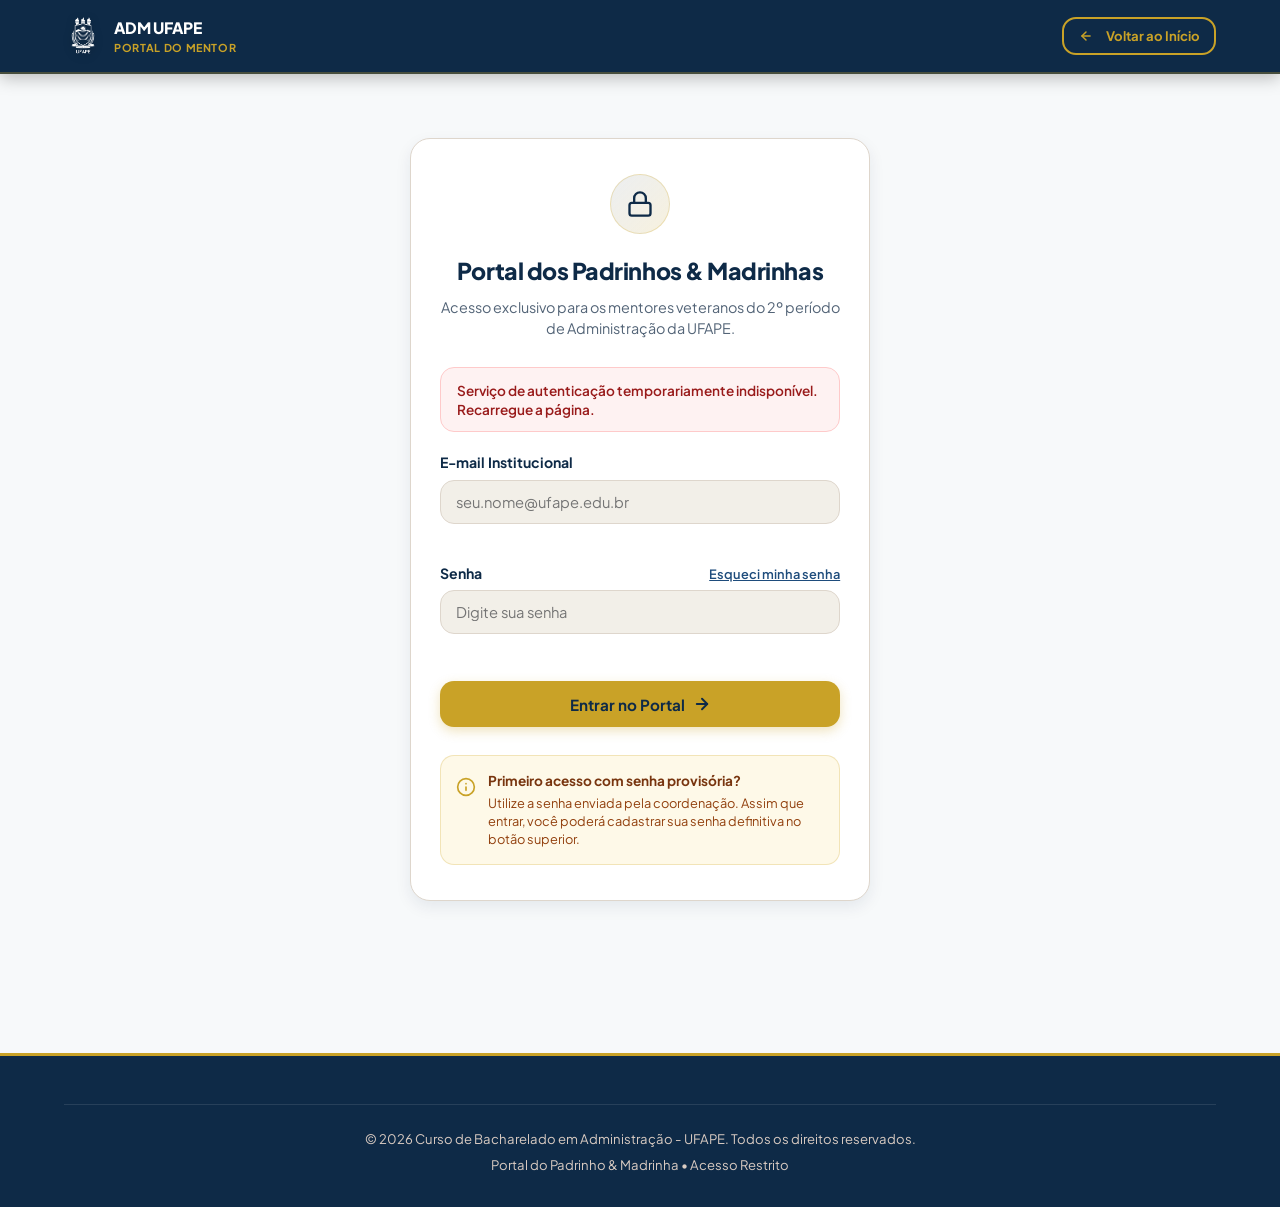
==== padrinho.html @ bbe7dcda "feat(padrinho): implementar portal do padrinho, autenticacao e modelos de email" ====
<!DOCTYPE html>
<html lang="pt-BR">
<head>
  <meta charset="UTF-8">
  <meta name="viewport" content="width=device-width, initial-scale=1.0, maximum-scale=5.0">
  <title>Portal do Padrinho & Madrinha | ADM UFAPE</title>
  
  <!-- Google Fonts: Plus Jakarta Sans -->
  <link rel="preconnect" href="https://fonts.googleapis.com">
  <link rel="preconnect" href="https://fonts.gstatic.com" crossorigin>
  <link href="https://fonts.googleapis.com/css2?family=Plus+Jakarta+Sans:wght@400;500;600;700;800&display=swap" rel="stylesheet">
  
  <!-- CSS Oficial do Sistema -->
  <link rel="stylesheet" href="css/styles.css">
  <link rel="icon" href="data:image/svg+xml,<svg xmlns=%22http://www.w3.org/2000/svg%22 viewBox=%220 0 100 100%22><circle cx=%2250%22 cy=%2250%22 r=%2245%22 fill=%22%230E2A47%22/><text x=%2250%22 y=%2260%22 font-family=%22sans-serif%22 font-size=%2238%22 font-weight=%22bold%22 fill=%22%23C9A227%22 text-anchor=%22middle%22>ADM</text></svg>">
</head>
<body class="padrinho-portal-body">

  <!-- =========================================================================
       HEADER / NAVBAR DO PORTAL
       ========================================================================= -->
  <header class="site-header">
    <div class="container navbar">
      <div class="brand-container">
        <a href="index.html" class="brand-link" style="display: flex; align-items: center; gap: 0.75rem; text-decoration: none;">
          <img src="assets/img/brasao-ufape.png" alt="Brasão UFAPE" class="brand-logo-img">
          <div class="brand-info">
            <span class="brand-title">ADM UFAPE</span>
            <span class="brand-tag">Portal do Mentor</span>
          </div>
        </a>
      </div>

      <div class="nav-actions">
        <a href="index.html" class="btn btn-outline btn-sm">
          <svg width="14" height="14" viewBox="0 0 24 24" fill="none" stroke="currentColor" stroke-width="2.5" stroke-linecap="round" stroke-linejoin="round" style="margin-right: 0.25rem;"><line x1="19" y1="12" x2="5" y2="12"/><polyline points="12 19 5 12 12 5"/></svg>
          Voltar ao Início
        </a>
      </div>
    </div>
  </header>

  <!-- =========================================================================
       CONTAINER PRINCIPAL DO PORTAL
       ========================================================================= -->
  <main class="portal-main-content">
    <div class="container">

      <!-- =====================================================================
           ESTADO 1: TELA DE LOGIN (NÃO AUTENTICADO)
           ===================================================================== -->
      <section id="padrinho-login-section" class="portal-card-login">
        <div class="portal-login-header">
          <div class="portal-icon-badge">
            <svg width="28" height="28" viewBox="0 0 24 24" fill="none" stroke="currentColor" stroke-width="2" stroke-linecap="round" stroke-linejoin="round">
              <rect x="3" y="11" width="18" height="11" rx="2" ry="2"/>
              <path d="M7 11V7a5 5 0 0 1 10 0v4"/>
            </svg>
          </div>
          <h1 class="portal-login-title">Portal dos Padrinhos & Madrinhas</h1>
          <p class="portal-login-subtitle">
            Acesso exclusivo para os mentores veteranos do 2º período de Administração da UFAPE.
          </p>
        </div>

        <!-- Alerta de Feedback de Login -->
        <div id="login-alert" class="portal-alert" style="display: none;" role="alert"></div>

        <form id="padrinho-login-form" class="portal-form" novalidate>
          <div class="form-group">
            <label for="login-email" class="form-label">E-mail Institucional</label>
            <input 
              type="email" 
              id="login-email" 
              class="form-input" 
              placeholder="seu.nome@ufape.edu.br" 
              required
              autocomplete="email"
            >
          </div>

          <div class="form-group">
            <div style="display: flex; justify-content: space-between; align-items: center; margin-bottom: 0.35rem;">
              <label for="login-password" class="form-label" style="margin-bottom: 0;">Senha</label>
              <button type="button" id="btn-toggle-esqueci" class="portal-link-btn" style="font-size: 0.8rem;">
                Esqueci minha senha
              </button>
            </div>
            <input 
              type="password" 
              id="login-password" 
              class="form-input" 
              placeholder="Digite sua senha" 
              required
              autocomplete="current-password"
            >
          </div>

          <button type="submit" id="btn-login-submit" class="btn btn-primary btn-block portal-submit-btn">
            <span>Entrar no Portal</span>
            <svg width="18" height="18" viewBox="0 0 24 24" fill="none" stroke="currentColor" stroke-width="2.5" stroke-linecap="round" stroke-linejoin="round">
              <line x1="5" y1="12" x2="19" y2="12"/><polyline points="12 5 19 12 12 19"/>
            </svg>
          </button>
        </form>

        <!-- Box de Instruções de Primeiro Acesso -->
        <div class="portal-login-info-box">
          <div class="info-box-icon">
            <svg width="20" height="20" viewBox="0 0 24 24" fill="none" stroke="currentColor" stroke-width="2" stroke-linecap="round" stroke-linejoin="round">
              <circle cx="12" cy="12" r="10"/><line x1="12" y1="16" x2="12" y2="12"/><line x1="12" y1="8" x2="12.01" y2="8"/>
            </svg>
          </div>
          <div class="info-box-text">
            <strong>Primeiro acesso com senha provisória?</strong>
            <p>Utilize a senha enviada pela coordenação. Assim que entrar, você poderá cadastrar sua senha definitiva no botão superior.</p>
          </div>
        </div>
      </section>

      <!-- =====================================================================
           ESTADO 2: DASHBOARD DO MENTOR (AUTENTICADO)
           ===================================================================== -->
      <section id="padrinho-dashboard-section" class="portal-dashboard" style="display: none;">
        
        <!-- Header do Mentor -->
        <div class="mentor-profile-banner">
          <div class="mentor-banner-main">
            <div id="mentor-monogram" class="monogram-avatar avatar-lg">--</div>
            <div class="mentor-banner-info">
              <div class="mentor-badges-row">
                <span class="badge badge-accent">Mentor Oficial 2026.2</span>
                <span id="mentor-admin-badge" class="badge badge-primary" style="display: none;">Coordenação</span>
              </div>
              <h1 id="mentor-name" class="mentor-banner-name">Carregando...</h1>
              <p id="mentor-email" class="mentor-banner-email">carregando@ufape.edu.br</p>
            </div>
          </div>

          <div class="mentor-banner-actions">
            <button type="button" id="btn-abrir-troca-senha" class="btn btn-outline btn-sm">
              <svg width="15" height="15" viewBox="0 0 24 24" fill="none" stroke="currentColor" stroke-width="2" stroke-linecap="round" stroke-linejoin="round">
                <rect x="3" y="11" width="18" height="11" rx="2" ry="2"/>
                <path d="M7 11V7a5 5 0 0 1 10 0v4"/>
              </svg>
              Alterar Senha
            </button>
            <button type="button" id="btn-logout" class="btn btn-secondary btn-sm">
              <svg width="15" height="15" viewBox="0 0 24 24" fill="none" stroke="currentColor" stroke-width="2" stroke-linecap="round" stroke-linejoin="round">
                <path d="M9 21H5a2 2 0 0 1-2-2V5a2 2 0 0 1 2-2h4"/>
                <polyline points="16 17 21 12 16 7"/>
                <line x1="21" y1="12" x2="9" y2="12"/>
              </svg>
              Sair
            </button>
          </div>
        </div>

        <!-- Card de Progresso da Cota (4 Vagas) -->
        <div class="portal-quota-card">
          <div class="quota-card-header">
            <div>
              <span class="quota-card-subtitle">Ocupação da sua Cota de Mentoria</span>
              <h2 id="quota-headline" class="quota-card-title">0 de 4 afilhados vinculados</h2>
            </div>
            <div id="quota-remaining-badge" class="quota-remaining-badge">4 vagas restantes</div>
          </div>
          
          <div class="quota-progress-track">
            <div id="quota-progress-bar" class="quota-progress-fill" style="width: 0%;"></div>
          </div>

          <p id="quota-encouragement" class="quota-card-tip">
            Seus futuros afilhados estão conhecendo os perfis e realizando a confirmação.
          </p>
        </div>

        <!-- Seção de Afilhados -->
        <div class="portal-afilhados-section">
          <div class="afilhados-section-header">
            <div>
              <h2 class="afilhados-section-title">Seus Afilhados Confirmados</h2>
              <p class="afilhados-section-subtitle">
                Entre em contato com eles antes do encontro presencial na Quadra da UFAPE.
              </p>
            </div>
            <button type="button" id="btn-recarregar-afilhados" class="btn btn-outline btn-sm">
              <svg width="14" height="14" viewBox="0 0 24 24" fill="none" stroke="currentColor" stroke-width="2.5" stroke-linecap="round" stroke-linejoin="round">
                <polyline points="23 4 23 10 17 10"/>
                <path d="M20.49 15a9 9 0 1 1-2.12-9.36L23 10"/>
              </svg>
              Atualizar Lista
            </button>
          </div>

          <!-- Estado Vazio (Sem afilhados ainda) -->
          <div id="afilhados-empty-state" class="afilhados-empty-box" style="display: none;">
            <div class="empty-icon-circle">
              <svg width="32" height="32" viewBox="0 0 24 24" fill="none" stroke="currentColor" stroke-width="1.8" stroke-linecap="round" stroke-linejoin="round">
                <path d="M17 21v-2a4 4 0 0 0-4-4H5a4 4 0 0 0-4 4v2"/>
                <circle cx="9" cy="7" r="4"/>
                <path d="M23 21v-2a4 4 0 0 0-3-3.87"/>
                <path d="M16 3.13a4 4 0 0 1 0 7.75"/>
              </svg>
            </div>
            <h3 class="empty-state-title">Nenhum afilhado vinculado ainda</h3>
            <p class="empty-state-text">
              Assim que os calouros selecionarem você no sistema, eles aparecerão aqui instantaneamente com seus números de WhatsApp, Instagram e respostas do formulário!
            </p>
          </div>

          <!-- Grid de Cards de Afilhados -->
          <div id="afilhados-grid" class="afilhados-cards-grid">
            <!-- Injetado dinamicamente via padrinho-app.js -->
          </div>
        </div>

      </section>

    </div>
  </main>

  <!-- =========================================================================
       MODAL: ALTERAR SENHA
       ========================================================================= -->
  <div id="modal-alterar-senha" class="modal-backdrop" style="display: none;" role="dialog" aria-modal="true" aria-labelledby="modal-troca-title">
    <div class="modal-card">
      <div class="modal-header">
        <h2 id="modal-troca-title" class="modal-title">Alterar Minha Senha</h2>
        <button type="button" id="btn-fechar-modal-senha" class="modal-close-btn" aria-label="Fechar">&times;</button>
      </div>

      <div class="modal-body">
        <p class="modal-description">
          Cadastre sua nova senha de acesso pessoal. Ela deve conter no mínimo 6 caracteres.
        </p>

        <div id="modal-senha-alert" class="portal-alert" style="display: none;" role="alert"></div>

        <form id="form-alterar-senha" novalidate>
          <div class="form-group">
            <label for="nova-senha" class="form-label">Nova Senha</label>
            <input 
              type="password" 
              id="nova-senha" 
              class="form-input" 
              placeholder="Digite sua nova senha" 
              required
              minlength="6"
            >
          </div>

          <div class="form-group">
            <label for="confirma-nova-senha" class="form-label">Confirmar Nova Senha</label>
            <input 
              type="password" 
              id="confirma-nova-senha" 
              class="form-input" 
              placeholder="Repita sua nova senha" 
              required
              minlength="6"
            >
          </div>

          <div class="modal-actions-group">
            <button type="button" id="btn-cancelar-modal-senha" class="btn btn-secondary">Cancelar</button>
            <button type="submit" id="btn-salvar-nova-senha" class="btn btn-primary">
              Salvar Nova Senha
            </button>
          </div>
        </form>
      </div>
    </div>
  </div>

  <!-- =========================================================================
       MODAL: ESQUECI MINHA SENHA
       ========================================================================= -->
  <div id="modal-esqueci-senha" class="modal-backdrop" style="display: none;" role="dialog" aria-modal="true" aria-labelledby="modal-esqueci-title">
    <div class="modal-card">
      <div class="modal-header">
        <h2 id="modal-esqueci-title" class="modal-title">Recuperação de Senha</h2>
        <button type="button" id="btn-fechar-modal-esqueci" class="modal-close-btn" aria-label="Fechar">&times;</button>
      </div>

      <div class="modal-body">
        <p class="modal-description">
          Informe seu e-mail institucional da UFAPE. Se você for um mentor cadastrado, você receberá um link seguro para redefinição.
        </p>

        <div id="modal-esqueci-alert" class="portal-alert" style="display: none;" role="alert"></div>

        <form id="form-esqueci-senha" novalidate>
          <div class="form-group">
            <label for="esqueci-email" class="form-label">E-mail Institucional</label>
            <input 
              type="email" 
              id="esqueci-email" 
              class="form-input" 
              placeholder="seu.nome@ufape.edu.br" 
              required
            >
          </div>

          <div class="modal-actions-group">
            <button type="button" id="btn-cancelar-modal-esqueci" class="btn btn-secondary">Cancelar</button>
            <button type="submit" id="btn-enviar-esqueci" class="btn btn-primary">
              Enviar Link de Recuperação
            </button>
          </div>
        </form>
      </div>
    </div>
  </div>

  <!-- =========================================================================
       FOOTER
       ========================================================================= -->
  <footer class="site-footer" style="margin-top: 4rem;">
    <div class="container footer-content">
      <div class="footer-bottom">
        <div>© 2026 Curso de Bacharelado em Administração - UFAPE. Todos os direitos reservados.</div>
        <div>Portal do Padrinho & Madrinha • Acesso Restrito</div>
      </div>
    </div>
  </footer>

  <!-- Supabase JS Oficial (com fallback CDN) -->
  <script src="vendor/supabase.js" onerror="this.onerror=null;this.src='https://cdn.jsdelivr.net/npm/@supabase/supabase-js@2'"></script>

  <!-- Injeção Dinâmica de Variáveis de Ambiente -->
  <script src="js/env.js" onerror="console.info('Modo híbrido local sem js/env.js')"></script>

  <!-- Lógica da Aplicação do Portal -->
  <script type="module" src="js/padrinho-app.js"></script>
</body>
</html>
---- css/styles.css ----
/* ==========================================================================
   PROGRAMA DE APADRINHAMENTO UNIVERSITÁRIO - ADM UFAPE
   Design System Mobile-First & Responsivo
   ========================================================================== */

:root {
  /* Paleta Oficial */
  --royal-navy: #0E2A47;
  --royal-navy-rgb: 14, 42, 71;
  --royal-navy-dark: #07192c;

  --sapphire-blue: #1E4C7C;
  --sapphire-blue-rgb: 30, 76, 124;
  --sapphire-blue-light: #2864a2;

  --warm-gold: #C9A227;
  --warm-gold-rgb: 201, 162, 39;
  --warm-gold-hover: #b38f1e;
  --warm-gold-light: #fef9e8;

  --swan-offwhite: #F2EFE8;
  --shellstone: #D9CBC2;
  --pure-white: #FFFFFF;

  /* Neutros e Tipografia */
  --text-main: #14202e;
  --text-muted: #536477;
  --text-light: #8899a6;
  --border-subtle: #ded6cc;

  /* Sombras e Elevações */
  --shadow-sm: 0 2px 4px rgba(14, 42, 71, 0.05);
  --shadow-md: 0 6px 16px rgba(14, 42, 71, 0.08);
  --shadow-lg: 0 14px 32px rgba(14, 42, 71, 0.12);
  --shadow-gold: 0 6px 20px rgba(201, 162, 39, 0.28);

  /* Dimensões e Raios */
  --radius-sm: 8px;
  --radius-md: 14px;
  --radius-lg: 20px;
  --radius-full: 9999px;
  --container-max: 1200px;
  --transition-fast: 0.2s cubic-bezier(0.4, 0, 0.2, 1);
  --transition-base: 0.3s cubic-bezier(0.4, 0, 0.2, 1);
}

/* Reset Global */
*, *::before, *::after {
  box-sizing: border-box;
  margin: 0;
  padding: 0;
}

html {
  scroll-behavior: smooth;
  font-family: 'Plus Jakarta Sans', system-ui, -apple-system, sans-serif;
  color: var(--text-main);
  background-color: var(--swan-offwhite);
  line-height: 1.5;
  -webkit-text-size-adjust: 100%;
}

body {
  min-height: 100vh;
  display: flex;
  flex-direction: column;
  overflow-x: hidden;
  width: 100%;
}

a {
  color: inherit;
  text-decoration: none;
}

button {
  font-family: inherit;
  cursor: pointer;
  border: none;
  background: none;
}

svg {
  display: inline-block;
  vertical-align: middle;
  flex-shrink: 0;
}

/* Utilitários de Layout Mobile-First */
.container {
  width: 100%;
  max-width: var(--container-max);
  margin: 0 auto;
  padding: 0 1rem;
}

.text-gold {
  color: var(--warm-gold);
}

.bg-swan {
  background-color: var(--swan-offwhite);
}

.bg-white {
  background-color: var(--pure-white);
}

/* ==========================================================================
   AVATARES EM MONOGRAMA (SUBSTITUIÇÃO DE FOTOS)
   ========================================================================== */
.monogram-avatar {
  display: flex;
  align-items: center;
  justify-content: center;
  background: linear-gradient(135deg, var(--royal-navy) 0%, var(--sapphire-blue) 100%);
  color: #FFFFFF;
  font-weight: 800;
  letter-spacing: -0.02em;
  border-radius: 50% !important;
  aspect-ratio: 1 / 1 !important;
  flex-shrink: 0 !important;
  border: 3px solid var(--warm-gold);
  box-shadow: 0 4px 14px rgba(14, 42, 71, 0.16);
  user-select: none;
}

.avatar-champion {
  width: 130px;
  height: 130px;
  min-width: 130px;
  min-height: 130px;
  max-width: 130px;
  max-height: 130px;
  font-size: 2.6rem;
  border-width: 4px;
}

.avatar-card {
  width: 76px;
  height: 76px;
  min-width: 76px;
  min-height: 76px;
  max-width: 76px;
  max-height: 76px;
  font-size: 1.6rem;
  border-width: 3px;
  border-color: #FFFFFF;
}

.avatar-chosen {
  width: 110px;
  height: 110px;
  min-width: 110px;
  min-height: 110px;
  max-width: 110px;
  max-height: 110px;
  font-size: 2.2rem;
  border-width: 3px;
}

.avatar-modal {
  width: 48px;
  height: 48px;
  min-width: 48px;
  min-height: 48px;
  max-width: 48px;
  max-height: 48px;
  font-size: 1.15rem;
  border-width: 2px;
}

.avatar-mini {
  width: 42px;
  height: 42px;
  min-width: 42px;
  min-height: 42px;
  max-width: 42px;
  max-height: 42px;
  font-size: 1rem;
  border-width: 2px;
}

/* ==========================================================================
   NAVBAR & HEADER
   ========================================================================== */
.site-header {
  position: sticky;
  top: 0;
  z-index: 1000;
  background-color: var(--royal-navy);
  border-bottom: 2px solid rgba(201, 162, 39, 0.3);
  box-shadow: 0 4px 16px rgba(0, 0, 0, 0.25);
}

.navbar {
  display: flex;
  align-items: center;
  justify-content: space-between;
  height: 64px;
}

.brand-container {
  display: flex;
  align-items: center;
  gap: 0.75rem;
}

.brand-logo-img {
  width: 38px;
  height: 38px;
  min-width: 38px;
  min-height: 38px;
  object-fit: contain;
  flex-shrink: 0;
  filter: drop-shadow(0 2px 4px rgba(0, 0, 0, 0.25));
}

.brand-badge {
  display: flex;
  align-items: center;
  justify-content: center;
  width: 38px;
  height: 38px;
  min-width: 38px;
  min-height: 38px;
  aspect-ratio: 1 / 1;
  border-radius: var(--radius-sm);
  background: linear-gradient(135deg, var(--warm-gold) 0%, #a4811a 100%);
  color: var(--royal-navy);
  font-weight: 800;
  font-size: 0.95rem;
  flex-shrink: 0;
}

.brand-info {
  display: flex;
  flex-direction: column;
}

.brand-title {
  font-size: 0.98rem;
  font-weight: 800;
  color: var(--pure-white);
  letter-spacing: -0.01em;
  display: flex;
  align-items: center;
  gap: 0.3rem;
}

.brand-tag {
  color: var(--warm-gold);
  font-size: 0.68rem;
  text-transform: uppercase;
  letter-spacing: 0.06em;
  font-weight: 700;
}

.nav-links {
  display: none;
}

.nav-actions {
  display: flex;
  align-items: center;
}

/* ==========================================================================
   LEMBRETE IMPORTANTE NO INÍCIO DO SITE
   ========================================================================== */
.calouro-reminder-bar {
  background: linear-gradient(90deg, #C9A227 0%, #d8b02f 100%);
  color: #0E2A47;
  padding: 0.85rem 0;
  border-bottom: 2px solid rgba(14, 42, 71, 0.15);
  box-shadow: 0 2px 8px rgba(0, 0, 0, 0.08);
}

.reminder-container {
  display: flex;
  align-items: center;
  justify-content: space-between;
  gap: 0.85rem;
  flex-direction: column;
}

@media (min-width: 768px) {
  .reminder-container {
    flex-direction: row;
  }
}

.reminder-content-group {
  display: flex;
  align-items: center;
  gap: 0.75rem;
  width: 100%;
}

.reminder-icon-badge {
  display: flex;
  align-items: center;
  justify-content: center;
  width: 34px;
  height: 34px;
  min-width: 34px;
  min-height: 34px;
  aspect-ratio: 1 / 1;
  border-radius: 50% !important;
  background: rgba(14, 42, 71, 0.12);
  color: #0E2A47;
  flex-shrink: 0 !important;
}

.reminder-text {
  font-size: 0.86rem;
  line-height: 1.45;
  color: #0E2A47;
}

.reminder-text strong {
  font-weight: 800;
}

.reminder-action-btn {
  display: inline-flex;
  align-items: center;
  justify-content: center;
  padding: 0.5rem 1.1rem;
  background-color: #0E2A47;
  color: #FFFFFF;
  border-radius: var(--radius-full);
  font-weight: 700;
  font-size: 0.82rem;
  white-space: nowrap;
  transition: var(--transition-fast);
  box-shadow: 0 2px 6px rgba(14, 42, 71, 0.25);
  width: 100%;
}

@media (min-width: 768px) {
  .reminder-action-btn {
    width: auto;
  }
}

.reminder-action-btn:hover {
  background-color: #1E4C7C;
  transform: translateY(-1px);
}

/* ==========================================================================
   BUTTONS (PADRONIZAÇÃO RIGOROSA DE CTAS)
   ========================================================================== */
.btn {
  display: inline-flex;
  align-items: center;
  justify-content: center;
  gap: 0.55rem;
  padding: 0.75rem 1.4rem;
  border-radius: var(--radius-md);
  font-weight: 700;
  font-size: 0.92rem;
  transition: var(--transition-base);
  text-align: center;
  cursor: pointer;
  white-space: nowrap;
  box-sizing: border-box;
}

.btn-primary {
  background-color: var(--warm-gold);
  color: var(--royal-navy);
  box-shadow: 0 4px 12px rgba(201, 162, 39, 0.3);
}

.btn-primary:hover {
  background-color: var(--warm-gold-hover);
  transform: translateY(-2px);
  box-shadow: 0 6px 18px rgba(201, 162, 39, 0.4);
}

.btn-secondary {
  background-color: var(--sapphire-blue);
  color: var(--pure-white);
  border: 1px solid rgba(255, 255, 255, 0.12);
}

.btn-secondary:hover {
  background-color: var(--sapphire-blue-light);
  transform: translateY(-2px);
}

.btn-outline {
  border: 2px solid var(--warm-gold);
  color: var(--warm-gold);
  background: transparent;
}

.btn-outline:hover {
  background-color: var(--warm-gold);
  color: var(--royal-navy);
}

.btn-ghost-white {
  border: 1px solid rgba(255, 255, 255, 0.25);
  color: var(--pure-white);
  background: rgba(255, 255, 255, 0.08);
}

.btn-ghost-white:hover {
  background: rgba(255, 255, 255, 0.18);
  border-color: var(--pure-white);
}

.btn-sm {
  padding: 0.45rem 0.9rem;
  font-size: 0.82rem;
}

.btn-lg {
  padding: 0.85rem 1.6rem;
  font-size: 0.98rem;
}

.btn-block-mobile {
  width: 100%;
}

/* ==========================================================================
   HERO SECTION (MOBILE FIRST)
   ========================================================================== */
.hero-section {
  position: relative;
  background: linear-gradient(145deg, var(--royal-navy) 0%, #113357 60%, #184472 100%);
  color: var(--pure-white);
  padding: 3rem 0 3.5rem 0;
  overflow: hidden;
}

.hero-grid {
  display: flex;
  flex-direction: column;
  gap: 2.2rem;
}

.hero-pill {
  display: inline-flex;
  align-items: center;
  gap: 0.45rem;
  padding: 0.35rem 0.85rem;
  border-radius: var(--radius-full);
  background-color: rgba(201, 162, 39, 0.12);
  border: 1px solid rgba(201, 162, 39, 0.35);
  color: var(--warm-gold);
  font-size: 0.78rem;
  font-weight: 700;
  margin-bottom: 1.2rem;
  letter-spacing: 0.03em;
}

.hero-title {
  font-size: 2rem;
  line-height: 1.2;
  font-weight: 800;
  margin-bottom: 1rem;
  letter-spacing: -0.02em;
}

.hero-subtitle {
  font-size: 1rem;
  color: var(--swan-offwhite);
  line-height: 1.55;
  margin-bottom: 1.8rem;
}

.hero-ctas {
  display: flex;
  flex-direction: column;
  gap: 0.85rem;
  margin-bottom: 2rem;
}

.hero-stats {
  display: flex;
  align-items: center;
  justify-content: space-around;
  padding-top: 1.5rem;
  border-top: 1px solid rgba(255, 255, 255, 0.12);
}

.stat-item {
  display: flex;
  flex-direction: column;
  align-items: center;
  text-align: center;
}

.stat-value {
  font-size: 1.6rem;
  font-weight: 800;
  color: var(--warm-gold);
  line-height: 1.1;
}

.stat-label {
  font-size: 0.75rem;
  color: var(--shellstone);
  margin-top: 0.2rem;
}

/* Banner de Padrinho Escolhido no Hero */
.hero-selected-banner {
  display: none;
  background: rgba(201, 162, 39, 0.15);
  border: 1px solid var(--warm-gold);
  border-radius: var(--radius-md);
  padding: 0.9rem 1.2rem;
  margin-bottom: 1.6rem;
  align-items: center;
  justify-content: space-between;
  gap: 0.8rem;
  flex-wrap: wrap;
}

.hero-selected-info {
  display: flex;
  align-items: center;
  gap: 0.75rem;
}

.hero-selected-text {
  font-size: 0.88rem;
  color: var(--pure-white);
  font-weight: 600;
}

.hero-selected-text strong {
  color: var(--warm-gold);
}

/* Card Visual dos Passos */
.hero-visual-card {
  background: rgba(255, 255, 255, 0.05);
  border: 1px solid rgba(255, 255, 255, 0.14);
  border-radius: var(--radius-lg);
  padding: 1.5rem 1.2rem;
  box-shadow: 0 14px 30px rgba(0, 0, 0, 0.2);
}

.visual-badge {
  display: inline-block;
  background: var(--warm-gold);
  color: var(--royal-navy);
  font-weight: 800;
  font-size: 0.72rem;
  padding: 0.25rem 0.65rem;
  border-radius: var(--radius-full);
  text-transform: uppercase;
  letter-spacing: 0.05em;
  margin-bottom: 1rem;
}

.step-card-mini {
  display: flex;
  align-items: flex-start;
  gap: 0.85rem;
  padding: 0.85rem;
  background: rgba(255, 255, 255, 0.06);
  border-radius: var(--radius-md);
  margin-bottom: 0.75rem;
  border: 1px solid rgba(255, 255, 255, 0.08);
}

.step-card-mini:last-child {
  margin-bottom: 0;
}

/* ELEMENTO REDONDO RIGOROSO */
.step-num {
  display: flex;
  align-items: center;
  justify-content: center;
  width: 28px;
  height: 28px;
  min-width: 28px;
  min-height: 28px;
  max-width: 28px;
  max-height: 28px;
  aspect-ratio: 1 / 1;
  border-radius: 50% !important;
  background: var(--sapphire-blue);
  color: var(--pure-white);
  font-weight: 800;
  font-size: 0.85rem;
  flex-shrink: 0 !important;
}

.step-info h4 {
  font-size: 0.9rem;
  font-weight: 700;
  color: var(--pure-white);
  margin-bottom: 0.15rem;
}

.step-info p {
  font-size: 0.78rem;
  color: var(--shellstone);
  line-height: 1.35;
}

/* ==========================================================================
   SEÇÕES GERAIS E CABEÇALHOS
   ========================================================================== */
.section {
  padding: 3.5rem 0;
}

.section-header {
  text-align: center;
  max-width: 680px;
  margin: 0 auto 2.2rem auto;
}

.section-tag {
  display: inline-block;
  font-size: 0.76rem;
  font-weight: 800;
  color: var(--sapphire-blue);
  text-transform: uppercase;
  letter-spacing: 0.07em;
  margin-bottom: 0.5rem;
  padding: 0.25rem 0.65rem;
  background-color: rgba(30, 76, 124, 0.1);
  border-radius: var(--radius-full);
}

.section-title {
  font-size: 1.65rem;
  font-weight: 800;
  color: var(--royal-navy);
  letter-spacing: -0.02em;
  margin-bottom: 0.65rem;
  line-height: 1.25;
}

.section-desc {
  font-size: 0.95rem;
  color: var(--text-muted);
  line-height: 1.5;
}

/* ==========================================================================
   QUIZ COMPONENT (MOBILE FIRST)
   ========================================================================== */
.quiz-wrapper {
  background-color: var(--pure-white);
  border-radius: var(--radius-lg);
  box-shadow: var(--shadow-md);
  border: 1px solid var(--border-subtle);
  overflow: hidden;
  width: 100%;
  max-width: 820px;
  margin: 0 auto;
}

.quiz-progress-bar {
  background-color: var(--swan-offwhite);
  height: 6px;
  width: 100%;
}

.quiz-progress-fill {
  background: linear-gradient(90deg, var(--sapphire-blue), var(--warm-gold));
  height: 100%;
  width: 8.33%;
  transition: width 0.35s ease;
}

.quiz-header-bar {
  display: flex;
  align-items: center;
  justify-content: space-between;
  padding: 1rem 1.2rem;
  background-color: #fbf9f6;
  border-bottom: 1px solid var(--border-subtle);
}

.quiz-category-tag {
  display: inline-flex;
  align-items: center;
  gap: 0.35rem;
  font-size: 0.76rem;
  font-weight: 700;
  color: var(--sapphire-blue);
  background-color: rgba(30, 76, 124, 0.1);
  padding: 0.25rem 0.65rem;
  border-radius: var(--radius-full);
}

.quiz-step-counter {
  font-size: 0.82rem;
  font-weight: 700;
  color: var(--text-muted);
}

.quiz-body {
  padding: 1.6rem 1.2rem;
}

.quiz-question-title {
  font-size: 1.25rem;
  font-weight: 800;
  color: var(--royal-navy);
  line-height: 1.35;
  margin-bottom: 1.4rem;
}

.quiz-options-grid {
  display: flex;
  flex-direction: column;
  gap: 0.75rem;
  margin-bottom: 1.6rem;
}

.option-card {
  display: flex;
  align-items: center;
  gap: 0.85rem;
  padding: 0.95rem 1rem;
  background-color: var(--swan-offwhite);
  border: 2px solid transparent;
  border-radius: var(--radius-md);
  cursor: pointer;
  transition: var(--transition-fast);
  text-align: left;
}

.option-card:hover {
  border-color: var(--sapphire-blue);
  background-color: #f7f4ee;
}

.option-card.selected {
  border-color: var(--warm-gold);
  background-color: var(--warm-gold-light);
  box-shadow: 0 3px 10px rgba(201, 162, 39, 0.2);
}

/* ELEMENTO REDONDO RIGOROSO (NUNCA OVAL) */
.option-letter {
  display: flex;
  align-items: center;
  justify-content: center;
  width: 34px;
  height: 34px;
  min-width: 34px;
  min-height: 34px;
  max-width: 34px;
  max-height: 34px;
  aspect-ratio: 1 / 1;
  border-radius: 50% !important;
  background-color: var(--pure-white);
  color: var(--royal-navy);
  font-weight: 800;
  font-size: 0.92rem;
  border: 1px solid var(--border-subtle);
  flex-shrink: 0 !important;
}

.option-card.selected .option-letter {
  background-color: var(--warm-gold);
  color: var(--royal-navy);
  border-color: var(--warm-gold);
}

.option-content {
  flex-grow: 1;
}

.option-text {
  font-size: 0.95rem;
  font-weight: 600;
  color: var(--text-main);
  line-height: 1.35;
}

.option-tag-hint {
  display: inline-block;
  font-size: 0.68rem;
  color: var(--sapphire-blue);
  font-weight: 700;
  margin-top: 0.2rem;
  text-transform: uppercase;
}

.quiz-footer {
  display: flex;
  align-items: center;
  justify-content: space-between;
  gap: 0.75rem;
  padding-top: 1.2rem;
  border-top: 1px solid var(--border-subtle);
}

.quiz-demo-helper {
  margin-top: 1.2rem;
  padding: 0.85rem 1rem;
  background-color: rgba(30, 76, 124, 0.06);
  border-radius: var(--radius-md);
  font-size: 0.8rem;
  color: var(--sapphire-blue);
  display: flex;
  flex-direction: column;
  gap: 0.6rem;
}

/* ==========================================================================
   RESULTADO DO MATCH (CORREÇÃO DE VAZAMENTO NO MOBILE)
   ========================================================================== */
.match-result-container {
  display: none;
  animation: fadeIn 0.4s ease-out;
  width: 100%;
}

@keyframes fadeIn {
  from { opacity: 0; transform: translateY(12px); }
  to { opacity: 1; transform: translateY(0); }
}

.match-champion-card {
  background: var(--pure-white);
  border-radius: var(--radius-lg);
  border: 2px solid var(--warm-gold);
  box-shadow: 0 10px 30px rgba(201, 162, 39, 0.16), var(--shadow-md);
  padding: 1.5rem 1rem;
  margin-bottom: 2.5rem;
  width: 100%;
  max-width: 100%;
  box-sizing: border-box;
  overflow: hidden;
}

.champion-crown-badge {
  background: linear-gradient(135deg, var(--warm-gold) 0%, #a4811a 100%);
  color: var(--royal-navy);
  padding: 0.45rem 1rem;
  border-radius: var(--radius-full);
  font-weight: 800;
  font-size: 0.75rem;
  text-transform: uppercase;
  letter-spacing: 0.05em;
  display: inline-flex;
  align-items: center;
  justify-content: center;
  gap: 0.4rem;
  margin-bottom: 1.2rem;
  box-shadow: 0 3px 8px rgba(0, 0, 0, 0.1);
}

.champion-grid {
  display: flex;
  flex-direction: column;
  align-items: center;
  text-align: center;
  gap: 1.4rem;
  width: 100%;
}

.champion-photo-col {
  display: flex;
  flex-direction: column;
  align-items: center;
}

.champion-hogwarts-badge {
  display: inline-flex;
  align-items: center;
  gap: 0.4rem;
  background-color: var(--royal-navy);
  color: var(--pure-white);
  padding: 0.35rem 0.95rem;
  border-radius: var(--radius-full);
  font-weight: 700;
  font-size: 0.8rem;
  border: 1px solid var(--warm-gold);
  margin-top: 0.85rem;
}

.champion-details-col {
  width: 100%;
  display: flex;
  flex-direction: column;
  align-items: center;
}

.match-score-badge {
  display: inline-flex;
  align-items: baseline;
  gap: 0.35rem;
  background-color: rgba(201, 162, 39, 0.12);
  color: #9c7a10;
  border: 1px solid var(--warm-gold);
  padding: 0.35rem 0.9rem;
  border-radius: var(--radius-full);
  font-weight: 800;
  font-size: 0.95rem;
  margin-bottom: 0.7rem;
}

.match-score-badge span {
  font-size: 1.35rem;
  color: var(--royal-navy);
}

.champion-name {
  font-size: 1.65rem;
  font-weight: 800;
  color: var(--royal-navy);
  margin-bottom: 0.2rem;
  line-height: 1.25;
}

.champion-focus {
  font-size: 0.95rem;
  color: var(--sapphire-blue);
  font-weight: 700;
  margin-bottom: 1rem;
}

.champion-quote {
  font-style: italic;
  color: var(--text-muted);
  font-size: 0.92rem;
  line-height: 1.45;
  background: var(--swan-offwhite);
  padding: 0.85rem 1rem;
  border-left: 4px solid var(--warm-gold);
  border-radius: 0 var(--radius-md) var(--radius-md) 0;
  margin-bottom: 1.3rem;
  text-align: left;
  width: 100%;
  box-sizing: border-box;
}

.affinity-reasons-list {
  list-style: none;
  display: flex;
  flex-direction: column;
  gap: 0.55rem;
  margin-bottom: 1.5rem;
  width: 100%;
  text-align: left;
}

.affinity-reason-item {
  display: flex;
  align-items: flex-start;
  gap: 0.55rem;
  font-size: 0.88rem;
  font-weight: 600;
  color: var(--text-main);
  line-height: 1.35;
}

.affinity-check-icon {
  color: #10b981;
  font-weight: 800;
  flex-shrink: 0;
  margin-top: 1px;
}

.champion-actions {
  display: flex;
  flex-direction: column;
  gap: 0.75rem;
  width: 100%;
}

/* ==========================================================================
   MURAL DE TODOS OS 9 PADRINHOS
   ========================================================================== */
.padrinhos-directory-section {
  background-color: var(--swan-offwhite);
  padding: 3.5rem 0;
}

.filters-bar {
  display: flex;
  flex-direction: column;
  gap: 0.85rem;
  margin-bottom: 2rem;
  background: var(--pure-white);
  padding: 1rem;
  border-radius: var(--radius-md);
  box-shadow: var(--shadow-sm);
  border: 1px solid var(--border-subtle);
}

.filter-group {
  display: flex;
  align-items: center;
  gap: 0.45rem;
  overflow-x: auto;
  -webkit-overflow-scrolling: touch;
  scrollbar-width: none;
  padding-bottom: 0.25rem;
}

.filter-group::-webkit-scrollbar {
  display: none;
}

.filter-btn {
  padding: 0.4rem 0.85rem;
  border-radius: var(--radius-full);
  font-size: 0.78rem;
  font-weight: 700;
  background-color: var(--swan-offwhite);
  color: var(--text-muted);
  border: 1px solid transparent;
  transition: var(--transition-fast);
  white-space: nowrap;
  flex-shrink: 0;
}

.filter-btn:hover {
  background-color: #e5ded4;
  color: var(--royal-navy);
}

.filter-btn.active {
  background-color: var(--royal-navy);
  color: var(--pure-white);
  border-color: var(--warm-gold);
}

.padrinhos-grid {
  display: flex;
  flex-direction: column;
  gap: 1.5rem;
}

.padrinho-card {
  background-color: var(--pure-white);
  border-radius: var(--radius-lg);
  border: 1px solid var(--border-subtle);
  overflow: hidden;
  box-shadow: var(--shadow-sm);
  transition: var(--transition-base);
  display: flex;
  flex-direction: column;
  width: 100%;
}

.padrinho-card-header {
  position: relative;
  height: 100px;
  background: linear-gradient(135deg, var(--royal-navy), var(--sapphire-blue));
}

.card-match-badge {
  position: absolute;
  top: 10px;
  right: 10px;
  background: var(--warm-gold);
  color: var(--royal-navy);
  font-weight: 800;
  font-size: 0.75rem;
  padding: 0.25rem 0.65rem;
  border-radius: var(--radius-full);
}

.card-quota-badge {
  position: absolute;
  top: 10px;
  left: 10px;
  background: rgba(255, 255, 255, 0.95);
  color: var(--royal-navy);
  font-size: 0.72rem;
  font-weight: 700;
  padding: 0.22rem 0.65rem;
  border-radius: var(--radius-full);
  display: inline-flex;
  align-items: center;
  gap: 0.35rem;
  box-shadow: 0 1px 4px rgba(0, 0, 0, 0.18);
  backdrop-filter: blur(4px);
  z-index: 2;
}

.card-quota-badge .quota-dot {
  width: 7px;
  height: 7px;
  border-radius: 50%;
  background-color: #10b981;
  display: inline-block;
}

.card-quota-badge.quota-exhausted {
  background: rgba(220, 38, 38, 0.95);
  color: #ffffff;
}

.card-quota-badge.quota-exhausted .quota-dot {
  background-color: #ffffff;
}

.padrinho-card-avatar {
  position: absolute;
  bottom: -38px;
  left: 1.2rem;
}

.card-hogwarts-chip {
  position: absolute;
  bottom: 10px;
  right: 10px;
  background: rgba(0, 0, 0, 0.5);
  color: #fff;
  padding: 0.2rem 0.6rem;
  border-radius: var(--radius-full);
  font-size: 0.72rem;
  font-weight: 700;
}

.padrinho-card-body {
  padding: 2.8rem 1.2rem 1.2rem 1.2rem;
  flex-grow: 1;
  display: flex;
  flex-direction: column;
}

.card-mentor-name {
  font-size: 1.25rem;
  font-weight: 800;
  color: var(--royal-navy);
  margin-bottom: 0.2rem;
}

.card-mentor-role {
  font-size: 0.82rem;
  color: var(--sapphire-blue);
  font-weight: 700;
  margin-bottom: 0.65rem;
}

.card-mentor-bio {
  font-size: 0.88rem;
  color: var(--text-muted);
  line-height: 1.45;
  margin-bottom: 1rem;
  flex-grow: 1;
}

.card-tags {
  display: flex;
  flex-wrap: wrap;
  gap: 0.35rem;
  margin-bottom: 1.2rem;
}

.tag-pill {
  font-size: 0.72rem;
  font-weight: 600;
  padding: 0.2rem 0.55rem;
  border-radius: var(--radius-full);
  background-color: var(--swan-offwhite);
  color: var(--royal-navy);
  border: 1px solid var(--border-subtle);
}

.padrinho-card-footer {
  display: flex;
  align-items: center;
  gap: 0.6rem;
  padding: 0.95rem 1.2rem;
  background-color: #faf8f5;
  border-top: 1px solid var(--border-subtle);
}

/* ==========================================================================
   MODAL DE PERFIL (CORREÇÃO DE ABAS ESPREMIDAS)
   ========================================================================== */
.modal-overlay {
  display: none;
  position: fixed;
  top: 0;
  left: 0;
  width: 100vw;
  height: 100vh;
  background-color: rgba(14, 42, 71, 0.8);
  backdrop-filter: blur(4px);
  z-index: 2000;
  align-items: center;
  justify-content: center;
  padding: 0.85rem;
  overflow-y: auto;
}

.modal-overlay.active {
  display: flex;
}

.modal-dialog {
  background-color: var(--pure-white);
  border-radius: var(--radius-lg);
  max-width: 760px;
  width: 100%;
  max-height: 92vh;
  display: flex;
  flex-direction: column;
  overflow: hidden;
  box-shadow: var(--shadow-lg);
  border: 1px solid var(--border-subtle);
  animation: modalScale 0.25s cubic-bezier(0.16, 1, 0.3, 1);
}

@keyframes modalScale {
  from { opacity: 0; transform: scale(0.95); }
  to { opacity: 1; transform: scale(1); }
}

.modal-header {
  padding: 1.1rem 1.2rem;
  background: linear-gradient(135deg, var(--royal-navy) 0%, var(--sapphire-blue) 100%);
  color: var(--pure-white);
  display: flex;
  align-items: center;
  justify-content: space-between;
  border-bottom: 2px solid var(--warm-gold);
}

.modal-close-btn {
  background: rgba(255, 255, 255, 0.15);
  color: #fff;
  width: 34px;
  height: 34px;
  min-width: 34px;
  min-height: 34px;
  aspect-ratio: 1 / 1;
  border-radius: 50% !important;
  display: flex;
  align-items: center;
  justify-content: center;
  font-size: 1.1rem;
  flex-shrink: 0 !important;
}

/* SELETORES DE ABAS AMPLOS E ROLÁVEIS NO MOBILE (NUNCA ESPREMIDOS) */
.modal-tabs-nav {
  display: flex;
  align-items: center;
  gap: 0.5rem;
  background-color: var(--swan-offwhite);
  border-bottom: 1px solid var(--border-subtle);
  padding: 0.75rem 1rem;
  overflow-x: auto;
  -webkit-overflow-scrolling: touch;
  scrollbar-width: none;
}

.modal-tabs-nav::-webkit-scrollbar {
  display: none;
}

.modal-tab-btn {
  padding: 0.55rem 0.95rem;
  font-weight: 700;
  font-size: 0.82rem;
  color: var(--text-muted);
  border-radius: var(--radius-full);
  background-color: var(--pure-white);
  border: 1px solid var(--border-subtle);
  white-space: nowrap;
  flex-shrink: 0;
  display: inline-flex;
  align-items: center;
  gap: 0.4rem;
  transition: var(--transition-fast);
}

.modal-tab-btn.active {
  background-color: var(--royal-navy);
  color: var(--pure-white);
  border-color: var(--warm-gold);
  box-shadow: 0 2px 6px rgba(14, 42, 71, 0.15);
}

.modal-body {
  padding: 1.2rem;
  overflow-y: auto;
}

.profile-qa-card {
  background-color: var(--swan-offwhite);
  border-radius: var(--radius-md);
  padding: 1rem 1.1rem;
  margin-bottom: 0.85rem;
  border-left: 4px solid var(--sapphire-blue);
}

.profile-qa-title {
  font-size: 0.88rem;
  font-weight: 800;
  color: var(--royal-navy);
  margin-bottom: 0.35rem;
  display: flex;
  align-items: center;
  gap: 0.45rem;
}

.profile-qa-answer {
  font-size: 0.88rem;
  color: var(--text-main);
  line-height: 1.45;
}

.modal-footer {
  padding: 0.95rem 1.2rem;
  background-color: #faf8f5;
  border-top: 1px solid var(--border-subtle);
  display: flex;
  align-items: center;
  justify-content: flex-end;
  gap: 0.75rem;
}

/* ==========================================================================
   FORMULÁRIO DE APRESENTAÇÃO (CORREÇÃO DO CARD STICKY QUE COBRIA TUDO)
   ========================================================================== */
.selection-section {
  background-color: var(--pure-white);
  padding: 3.5rem 0;
  border-top: 1px solid var(--border-subtle);
}

.selection-grid {
  display: flex;
  flex-direction: column;
  gap: 2rem;
}

/* IMPORTANTE: NUNCA DEVE SER STICKY NO MOBILE POIS COBRIA OS CAMPOS */
.chosen-mentor-summary-card {
  position: static !important;
  background: var(--swan-offwhite);
  border: 2px solid var(--warm-gold);
  border-radius: var(--radius-lg);
  padding: 1.6rem 1.2rem;
  text-align: center;
  box-shadow: var(--shadow-sm);
  width: 100%;
  box-sizing: border-box;
}

.chosen-avatar-box {
  margin: 0.75rem auto 1rem auto;
  display: flex;
  justify-content: center;
}

.form-card {
  background-color: var(--pure-white);
  border: 1px solid var(--border-subtle);
  border-radius: var(--radius-lg);
  padding: 1.6rem 1.2rem;
  box-shadow: var(--shadow-md);
  width: 100%;
  box-sizing: border-box;
}

.form-group {
  margin-bottom: 1.3rem;
}

.form-row {
  display: flex;
  flex-direction: column;
  gap: 1.3rem;
}

.form-label {
  display: block;
  font-weight: 700;
  font-size: 0.88rem;
  color: var(--royal-navy);
  margin-bottom: 0.4rem;
}

.form-label span.req {
  color: #ef4444;
}

.form-input, .form-textarea, .form-select {
  width: 100%;
  padding: 0.75rem 0.95rem;
  border-radius: var(--radius-md);
  border: 1px solid var(--border-subtle);
  background-color: var(--swan-offwhite);
  color: var(--text-main);
  font-family: inherit;
  font-size: 0.92rem;
  transition: var(--transition-fast);
  box-sizing: border-box;
}

.form-input:focus, .form-textarea:focus, .form-select:focus {
  outline: none;
  border-color: var(--warm-gold);
  background-color: var(--pure-white);
  box-shadow: 0 0 0 3px rgba(201, 162, 39, 0.15);
}

.form-textarea {
  min-height: 95px;
  resize: vertical;
}

/* Estilos das 5 Seções Oficiais do Formulário */
.form-section-card {
  background: #fafbfc;
  border: 1px solid var(--border-subtle);
  border-radius: var(--radius-md);
  padding: 1.4rem 1.1rem;
  margin-bottom: 1.5rem;
  transition: border-color var(--transition-fast);
}

.form-section-card:focus-within {
  border-color: var(--sapphire-blue-light);
}

.form-section-header {
  display: flex;
  align-items: center;
  gap: 0.85rem;
  margin-bottom: 1.25rem;
  padding-bottom: 0.85rem;
  border-bottom: 1px solid #edf2f7;
}

.form-section-badge {
  width: 32px;
  height: 32px;
  min-width: 32px;
  min-height: 32px;
  aspect-ratio: 1 / 1;
  border-radius: 50%;
  background: var(--royal-navy);
  color: var(--warm-gold);
  font-weight: 800;
  font-size: 0.88rem;
  display: flex;
  align-items: center;
  justify-content: center;
  flex-shrink: 0;
  border: 1.5px solid var(--warm-gold);
}

.form-section-title {
  font-size: 1.05rem;
  font-weight: 800;
  color: var(--royal-navy);
  margin: 0;
  line-height: 1.2;
}

.form-section-sub {
  font-size: 0.78rem;
  color: var(--text-muted);
  margin: 0.2rem 0 0 0;
  line-height: 1.35;
}

.hint-text {
  font-weight: 400;
  font-size: 0.78rem;
  color: var(--text-muted);
}

.form-radio-group {
  display: flex;
  flex-direction: column;
  gap: 0.65rem;
  margin-top: 0.35rem;
}

.form-radio-card {
  display: flex;
  align-items: center;
  gap: 0.75rem;
  padding: 0.75rem 0.95rem;
  background: var(--pure-white);
  border: 1.5px solid var(--border-subtle);
  border-radius: var(--radius-md);
  cursor: pointer;
  transition: all var(--transition-fast);
  font-size: 0.86rem;
  color: var(--text-main);
  line-height: 1.35;
}

.form-radio-card:hover {
  border-color: var(--warm-gold);
  background-color: var(--warm-gold-light);
}

.form-radio-card input[type="radio"] {
  accent-color: var(--royal-navy);
  width: 17px;
  height: 17px;
  flex-shrink: 0;
  cursor: pointer;
}

.form-radio-card:has(input[type="radio"]:checked) {
  border-color: var(--royal-navy);
  background-color: rgba(14, 42, 71, 0.04);
  font-weight: 600;
}

.form-submit-container {
  margin-top: 2rem;
  text-align: center;
}

.btn.loading {
  pointer-events: none;
  opacity: 0.75;
}

.btn.loading svg {
  animation: spin 0.8s linear infinite;
}

@keyframes spin {
  from { transform: rotate(0deg); }
  to { transform: rotate(360deg); }
}

.nome-validation-feedback {
  margin-top: 0.5rem;
  padding: 0.65rem 0.9rem;
  border-radius: var(--radius-sm);
  font-size: 0.82rem;
  line-height: 1.4;
  display: flex;
  align-items: center;
  gap: 0.5rem;
  font-weight: 600;
}

.nome-validation-feedback.success {
  background-color: #E6F4EA;
  color: #137333;
  border: 1px solid #CEEAD6;
}

.nome-validation-feedback.warning {
  background-color: #FEF7E0;
  color: #B06000;
  border: 1px solid #FEEFC3;
}

.nome-validation-feedback.error {
  background-color: #FCE8E6;
  color: #C5221F;
  border: 1px solid #FAD2CF;
}

/* ==========================================================================
   CARTÃO DE CONEXÃO & COMPARTILHAMENTO
   ========================================================================== */
.card-connection-success {
  display: none;
  background: var(--pure-white);
  border: 2px solid var(--warm-gold);
  border-radius: var(--radius-lg);
  padding: 2rem 1.2rem;
  box-shadow: var(--shadow-lg), var(--shadow-gold);
  text-align: center;
  max-width: 640px;
  margin: 0 auto;
}

.success-badge-icon {
  width: 64px;
  height: 64px;
  min-width: 64px;
  min-height: 64px;
  aspect-ratio: 1 / 1;
  border-radius: 50% !important;
  background: linear-gradient(135deg, var(--warm-gold), #b38b16);
  color: var(--royal-navy);
  display: flex;
  align-items: center;
  justify-content: center;
  margin: 0 auto 1.2rem auto;
  box-shadow: 0 6px 16px rgba(201, 162, 39, 0.3);
}

/* ==========================================================================
   FOOTER COM CRÉDITOS DO KAUÃ
   ========================================================================== */
.site-footer {
  margin-top: auto;
  background-color: var(--royal-navy);
  color: var(--swan-offwhite);
  padding: 3rem 0 2rem 0;
  border-top: 3px solid var(--warm-gold);
}

.footer-grid {
  display: flex;
  flex-direction: column;
  gap: 2rem;
  margin-bottom: 2.5rem;
}

.footer-brand h3 {
  font-size: 1.25rem;
  font-weight: 800;
  color: var(--pure-white);
  margin-bottom: 0.6rem;
}

.footer-brand p {
  color: var(--shellstone);
  font-size: 0.88rem;
  line-height: 1.5;
}

.footer-col h4 {
  font-size: 0.95rem;
  font-weight: 700;
  color: var(--warm-gold);
  margin-bottom: 0.85rem;
}

.footer-links {
  list-style: none;
  display: flex;
  flex-direction: column;
  gap: 0.55rem;
}

.footer-links a {
  color: var(--swan-offwhite);
  font-size: 0.88rem;
  transition: var(--transition-fast);
}

.footer-links a:hover {
  color: var(--warm-gold);
  padding-left: 3px;
}

.footer-bottom {
  padding-top: 1.5rem;
  border-top: 1px solid rgba(255, 255, 255, 0.1);
  text-align: center;
  font-size: 0.82rem;
  color: var(--shellstone);
  display: flex;
  flex-direction: column;
  gap: 0.4rem;
}

.developer-credit-link {
  color: var(--warm-gold);
  font-weight: 700;
  text-decoration: underline;
  transition: var(--transition-fast);
}

.developer-credit-link:hover {
  color: #FFFFFF;
}

/* ==========================================================================
   MEDIA QUERIES (DESKTOP PROGRESSIVO)
   ========================================================================== */
@media (min-width: 768px) {
  .container {
    padding: 0 1.5rem;
  }

  .navbar {
    height: 72px;
  }

  .nav-links {
    display: flex;
    align-items: center;
    gap: 1.5rem;
    list-style: none;
  }

  .nav-link {
    color: var(--swan-offwhite);
    font-size: 0.9rem;
    font-weight: 600;
    transition: var(--transition-fast);
    position: relative;
    padding: 0.4rem 0;
  }

  .nav-link:hover, .nav-link.active {
    color: var(--warm-gold);
  }

  .hero-section {
    padding: 4.5rem 0 5rem 0;
  }

  .hero-grid {
    display: grid;
    grid-template-columns: 1.15fr 0.85fr;
    align-items: center;
    gap: 3rem;
  }

  .hero-title {
    font-size: 2.8rem;
  }

  .hero-ctas {
    flex-direction: row;
    gap: 1rem;
  }

  .quiz-body {
    padding: 2.2rem 2rem;
  }

  .quiz-options-grid {
    gap: 0.85rem;
  }

  .champion-grid {
    display: grid;
    grid-template-columns: 240px 1fr;
    text-align: left;
    gap: 2.2rem;
  }

  .champion-details-col {
    align-items: flex-start;
  }

  .champion-actions {
    flex-direction: row;
    gap: 0.85rem;
  }

  .padrinhos-grid {
    display: grid;
    grid-template-columns: repeat(auto-fill, minmax(340px, 1fr));
    gap: 1.8rem;
  }

  .filters-bar {
    flex-direction: row;
    align-items: center;
    justify-content: space-between;
    padding: 1rem 1.4rem;
  }

  .selection-grid {
    display: grid;
    grid-template-columns: 320px 1fr;
    gap: 2.5rem;
    align-items: flex-start;
  }

  .chosen-mentor-summary-card {
    position: static;
  }

  .form-row {
    display: grid;
    grid-template-columns: 1fr 1fr;
  }

  .footer-grid {
    display: grid;
    grid-template-columns: 2fr 1fr 1fr;
    gap: 2.5rem;
  }
}

/* ==========================================================================
   DESIGN SYSTEM DE ESTADOS E ERROS HTTP (401, 403, 404, 500) - ADR-007
   ========================================================================== */

.error-modal-overlay {
  position: fixed;
  top: 0;
  left: 0;
  right: 0;
  bottom: 0;
  background-color: rgba(7, 25, 44, 0.75);
  backdrop-filter: blur(6px);
  -webkit-backdrop-filter: blur(6px);
  display: flex;
  align-items: center;
  justify-content: center;
  padding: 1rem;
  z-index: 9999;
  opacity: 0;
  visibility: hidden;
  transition: opacity var(--transition-fast), visibility var(--transition-fast);
}

.error-modal-overlay.active {
  opacity: 1;
  visibility: visible;
}

.error-modal-dialog {
  background-color: var(--pure-white);
  border-radius: var(--radius-lg);
  border: 1px solid var(--border-subtle);
  box-shadow: 0 20px 45px rgba(14, 42, 71, 0.22);
  width: 100%;
  max-width: 480px;
  overflow: hidden;
  transform: translateY(18px) scale(0.97);
  transition: transform var(--transition-base);
  display: flex;
  flex-direction: column;
}

.error-modal-overlay.active .error-modal-dialog {
  transform: translateY(0) scale(1);
}

.error-modal-header {
  padding: 1.1rem 1.4rem;
  display: flex;
  align-items: center;
  justify-content: space-between;
  border-bottom: 1px solid #edf2f7;
  background-color: #fafbfc;
}

.error-status-badge {
  font-size: 0.74rem;
  font-weight: 800;
  letter-spacing: 0.05em;
  text-transform: uppercase;
  padding: 0.3rem 0.75rem;
  border-radius: var(--radius-full);
}

.badge-navy {
  background-color: var(--royal-navy);
  color: var(--warm-gold);
}

.badge-gold {
  background-color: var(--warm-gold-light);
  color: #8c6a08;
  border: 1px solid var(--warm-gold);
}

.badge-slate {
  background-color: #edf2f7;
  color: #4a5568;
}

.badge-coral {
  background-color: #fff5f5;
  color: #c53030;
  border: 1px solid #feb2b2;
}

.error-modal-close {
  width: 32px;
  height: 32px;
  border-radius: var(--radius-full);
  display: flex;
  align-items: center;
  justify-content: center;
  color: var(--text-muted);
  font-size: 1.1rem;
  transition: background-color var(--transition-fast), color var(--transition-fast);
}

.error-modal-close:hover {
  background-color: #e2e8f0;
  color: var(--royal-navy);
}

.error-modal-body {
  padding: 1.8rem 1.5rem;
  text-align: center;
}

.error-modal-icon-box {
  width: 72px;
  height: 72px;
  border-radius: var(--radius-full);
  margin: 0 auto 1.25rem auto;
  display: flex;
  align-items: center;
  justify-content: center;
  transition: transform var(--transition-fast);
}

.theme-navy {
  background-color: rgba(14, 42, 71, 0.08);
  color: var(--royal-navy);
  border: 2px solid var(--sapphire-blue-light);
}

.theme-gold {
  background-color: var(--warm-gold-light);
  color: var(--warm-gold);
  border: 2px solid var(--warm-gold);
}

.theme-slate {
  background-color: #edf2f7;
  color: #4a5568;
  border: 2px solid #cbd5e0;
}

.theme-coral {
  background-color: #fff5f5;
  color: #e53e3e;
  border: 2px solid #feb2b2;
}

.error-modal-title {
  font-size: 1.35rem;
  font-weight: 800;
  color: var(--royal-navy);
  margin-bottom: 0.6rem;
  line-height: 1.3;
}

.error-modal-text {
  font-size: 0.9rem;
  color: var(--text-muted);
  line-height: 1.55;
  margin-bottom: 1.25rem;
}

.error-safe-badge {
  display: inline-flex;
  align-items: center;
  justify-content: center;
  gap: 0.5rem;
  padding: 0.55rem 0.95rem;
  background-color: #f0fdf4;
  border: 1px solid #bbf7d0;
  color: #166534;
  border-radius: var(--radius-md);
  font-size: 0.8rem;
  font-weight: 600;
  margin-bottom: 0.5rem;
  width: 100%;
}

.error-modal-footer {
  padding: 1rem 1.4rem 1.4rem 1.4rem;
  display: flex;
  flex-direction: column-reverse;
  gap: 0.65rem;
  background-color: #fafbfc;
  border-top: 1px solid #edf2f7;
}

@media (min-width: 480px) {
  .error-modal-footer {
    flex-direction: row;
    justify-content: flex-end;
  }
}

/* ==========================================================================
   PORTAL DO PADRINHO & MADRINHA - DESIGN SYSTEM ESPECÍFICO
   ========================================================================== */

.padrinho-portal-body {
  background-color: #f7f9fa;
  min-height: 100vh;
  display: flex;
  flex-direction: column;
}

.portal-main-content {
  flex: 1;
  padding: 2.5rem 0 4rem 0;
}

/* 1. Tela de Login do Portal */
.portal-card-login {
  max-width: 460px;
  margin: 1.5rem auto;
  background-color: var(--pure-white);
  border: 1px solid var(--border-subtle);
  border-radius: var(--radius-lg);
  padding: 2.2rem 1.8rem;
  box-shadow: var(--shadow-md);
}

.portal-login-header {
  text-align: center;
  margin-bottom: 1.75rem;
}

.portal-icon-badge {
  width: 60px;
  height: 60px;
  background: linear-gradient(135deg, rgba(14, 42, 71, 0.08), rgba(201, 162, 39, 0.15));
  color: var(--royal-navy);
  border-radius: var(--radius-full);
  display: flex;
  align-items: center;
  justify-content: center;
  margin: 0 auto 1.25rem auto;
  border: 1px solid rgba(201, 162, 39, 0.25);
}

.portal-login-title {
  font-size: 1.45rem;
  font-weight: 800;
  color: var(--royal-navy);
  letter-spacing: -0.02em;
  margin-bottom: 0.5rem;
}

.portal-login-subtitle {
  font-size: 0.9rem;
  color: var(--text-muted);
  line-height: 1.45;
}

.portal-form {
  display: flex;
  flex-direction: column;
  gap: 1.15rem;
}

.portal-submit-btn {
  display: flex;
  align-items: center;
  justify-content: center;
  gap: 0.5rem;
  margin-top: 0.5rem;
  padding: 0.85rem 1.2rem;
  font-size: 0.95rem;
  font-weight: 700;
}

.portal-link-btn {
  background: none;
  border: none;
  color: var(--sapphire-blue);
  font-weight: 600;
  cursor: pointer;
  text-decoration: underline;
  padding: 0;
}

.portal-link-btn:hover {
  color: var(--royal-navy);
}

.portal-login-info-box {
  display: flex;
  align-items: flex-start;
  gap: 0.75rem;
  background-color: var(--warm-gold-light);
  border: 1px solid rgba(201, 162, 39, 0.25);
  border-radius: var(--radius-md);
  padding: 0.95rem;
  margin-top: 1.75rem;
}

.portal-login-info-box .info-box-icon {
  color: var(--warm-gold);
  flex-shrink: 0;
  margin-top: 0.15rem;
}

.portal-login-info-box .info-box-text strong {
  font-size: 0.85rem;
  color: #78350f;
  display: block;
  margin-bottom: 0.2rem;
}

.portal-login-info-box .info-box-text p {
  font-size: 0.8rem;
  color: #92400e;
  line-height: 1.4;
  margin: 0;
}

/* Alertas do Portal */
.portal-alert {
  padding: 0.8rem 1rem;
  border-radius: var(--radius-md);
  font-size: 0.85rem;
  font-weight: 600;
  margin-bottom: 1.25rem;
  line-height: 1.4;
}

.portal-alert-info {
  background-color: #eff6ff;
  border: 1px solid #bfdbfe;
  color: #1e40af;
}

.portal-alert-success {
  background-color: #f0fdf4;
  border: 1px solid #bbf7d0;
  color: #166534;
}

.portal-alert-warning {
  background-color: #fffbeb;
  border: 1px solid #fef3c7;
  color: #92400e;
}

.portal-alert-danger {
  background-color: #fef2f2;
  border: 1px solid #fecaca;
  color: #991b1b;
}

/* 2. Dashboard do Mentor */
.portal-dashboard {
  max-width: 980px;
  margin: 0 auto;
}

.mentor-profile-banner {
  background-color: var(--pure-white);
  border: 1px solid var(--border-subtle);
  border-radius: var(--radius-lg);
  padding: 1.5rem 1.75rem;
  box-shadow: var(--shadow-sm);
  display: flex;
  flex-direction: column;
  gap: 1.25rem;
  margin-bottom: 1.75rem;
}

@media (min-width: 640px) {
  .mentor-profile-banner {
    flex-direction: row;
    align-items: center;
    justify-content: space-between;
  }
}

.mentor-banner-main {
  display: flex;
  align-items: center;
  gap: 1.25rem;
}

.mentor-banner-info {
  display: flex;
  flex-direction: column;
  gap: 0.25rem;
}

.mentor-badges-row {
  display: flex;
  align-items: center;
  gap: 0.5rem;
  flex-wrap: wrap;
}

.mentor-banner-name {
  font-size: 1.35rem;
  font-weight: 800;
  color: var(--royal-navy);
  letter-spacing: -0.01em;
}

.mentor-banner-email {
  font-size: 0.85rem;
  color: var(--text-muted);
}

.mentor-banner-actions {
  display: flex;
  align-items: center;
  gap: 0.65rem;
}

/* Card de Cota de Vagas */
.portal-quota-card {
  background: linear-gradient(135deg, #ffffff 0%, #f9fbfd 100%);
  border: 1px solid rgba(14, 42, 71, 0.12);
  border-radius: var(--radius-lg);
  padding: 1.5rem 1.75rem;
  box-shadow: var(--shadow-sm);
  margin-bottom: 2rem;
}

.quota-card-header {
  display: flex;
  flex-direction: column;
  gap: 0.5rem;
  margin-bottom: 1rem;
}

@media (min-width: 540px) {
  .quota-card-header {
    flex-direction: row;
    align-items: flex-start;
    justify-content: space-between;
  }
}

.quota-card-subtitle {
  font-size: 0.8rem;
  font-weight: 700;
  text-transform: uppercase;
  letter-spacing: 0.05em;
  color: var(--warm-gold);
}

.quota-card-title {
  font-size: 1.25rem;
  font-weight: 800;
  color: var(--royal-navy);
  margin-top: 0.15rem;
}

.quota-remaining-badge {
  display: inline-flex;
  align-items: center;
  padding: 0.35rem 0.75rem;
  background-color: rgba(30, 76, 124, 0.08);
  border: 1px solid rgba(30, 76, 124, 0.18);
  color: var(--sapphire-blue);
  font-size: 0.8rem;
  font-weight: 700;
  border-radius: var(--radius-full);
}

.quota-progress-track {
  width: 100%;
  height: 12px;
  background-color: #e5e7eb;
  border-radius: var(--radius-full);
  overflow: hidden;
  margin-bottom: 0.85rem;
}

.quota-progress-fill {
  height: 100%;
  background: linear-gradient(90deg, var(--sapphire-blue), var(--warm-gold));
  border-radius: var(--radius-full);
  transition: width 0.6s cubic-bezier(0.4, 0, 0.2, 1);
}

.quota-card-tip {
  font-size: 0.85rem;
  color: var(--text-muted);
  line-height: 1.45;
  margin: 0;
}

/* Seção de Afilhados */
.portal-afilhados-section {
  display: flex;
  flex-direction: column;
  gap: 1.25rem;
}

.afilhados-section-header {
  display: flex;
  flex-direction: column;
  gap: 0.75rem;
}

@media (min-width: 580px) {
  .afilhados-section-header {
    flex-direction: row;
    align-items: flex-end;
    justify-content: space-between;
  }
}

.afilhados-section-title {
  font-size: 1.25rem;
  font-weight: 800;
  color: var(--royal-navy);
}

.afilhados-section-subtitle {
  font-size: 0.85rem;
  color: var(--text-muted);
  margin-top: 0.2rem;
}

/* Empty State */
.afilhados-empty-box {
  background-color: var(--pure-white);
  border: 2px dashed var(--border-subtle);
  border-radius: var(--radius-lg);
  padding: 3rem 1.5rem;
  text-align: center;
}

.empty-icon-circle {
  width: 64px;
  height: 64px;
  background-color: rgba(14, 42, 71, 0.05);
  color: var(--royal-navy);
  border-radius: var(--radius-full);
  display: flex;
  align-items: center;
  justify-content: center;
  margin: 0 auto 1.25rem auto;
}

.empty-state-title {
  font-size: 1.15rem;
  font-weight: 700;
  color: var(--royal-navy);
  margin-bottom: 0.5rem;
}

.empty-state-text {
  font-size: 0.9rem;
  color: var(--text-muted);
  max-width: 480px;
  margin: 0 auto;
  line-height: 1.5;
}

/* Grid de Cards de Afilhados */
.afilhados-cards-grid {
  display: grid;
  grid-template-columns: 1fr;
  gap: 1.25rem;
}

@media (min-width: 720px) {
  .afilhados-cards-grid {
    grid-template-columns: repeat(2, 1fr);
  }
}

.afilhado-card {
  background-color: var(--pure-white);
  border: 1px solid var(--border-subtle);
  border-radius: var(--radius-lg);
  padding: 1.4rem;
  box-shadow: var(--shadow-sm);
  display: flex;
  flex-direction: column;
  gap: 1.15rem;
  transition: transform var(--transition-fast), box-shadow var(--transition-fast), border-color var(--transition-fast);
}

.afilhado-card:hover {
  transform: translateY(-2px);
  box-shadow: var(--shadow-md);
  border-color: rgba(30, 76, 124, 0.3);
}

.afilhado-card-contatado {
  border-color: #86efac;
  background-color: #fafffb;
}

.afilhado-card-top {
  display: flex;
  justify-content: space-between;
  align-items: flex-start;
}

.afilhado-header-info {
  display: flex;
  flex-direction: column;
  gap: 0.25rem;
  width: 100%;
}

.afilhado-numero {
  font-size: 0.72rem;
  font-weight: 800;
  text-transform: uppercase;
  letter-spacing: 0.05em;
  color: var(--warm-gold);
}

.afilhado-nome {
  font-size: 1.1rem;
  font-weight: 800;
  color: var(--royal-navy);
  letter-spacing: -0.01em;
}

.afilhado-meta-row {
  display: flex;
  align-items: center;
  gap: 0.45rem;
  flex-wrap: wrap;
  margin-top: 0.2rem;
}

.afilhado-data {
  font-size: 0.75rem;
  color: var(--text-light);
  font-weight: 500;
}

/* Badges de Contato */
.badge-whatsapp {
  background-color: #dcfce7;
  color: #15803d;
  border: 1px solid #86efac;
  font-size: 0.72rem;
  font-weight: 700;
  padding: 0.2rem 0.5rem;
  border-radius: var(--radius-full);
}

.badge-instagram {
  background-color: #fdf2f8;
  color: #be185d;
  border: 1px solid #fbcfe8;
  font-size: 0.72rem;
  font-weight: 700;
  padding: 0.2rem 0.5rem;
  border-radius: var(--radius-full);
}

.badge-muted {
  background-color: #f3f4f6;
  color: #4b5563;
  border: 1px solid #e5e7eb;
  font-size: 0.72rem;
  font-weight: 700;
  padding: 0.2rem 0.5rem;
  border-radius: var(--radius-full);
}

.badge-permuta {
  background-color: #eff6ff;
  color: #1d4ed8;
  border: 1px solid #bfdbfe;
  font-size: 0.72rem;
  font-weight: 700;
  padding: 0.2rem 0.5rem;
  border-radius: var(--radius-full);
}

/* Contatos Box */
.afilhado-contatos-box {
  background-color: #f8fafc;
  border: 1px solid #e2e8f0;
  border-radius: var(--radius-md);
  padding: 0.85rem;
  display: flex;
  flex-direction: column;
  gap: 0.55rem;
}

.contato-row {
  display: flex;
  align-items: center;
  justify-content: space-between;
  gap: 0.5rem;
  font-size: 0.85rem;
}

.contato-label {
  color: var(--text-muted);
  font-weight: 600;
}

.contato-valor {
  color: var(--text-main);
  font-weight: 600;
}

.btn-whatsapp-action {
  display: inline-flex;
  align-items: center;
  gap: 0.4rem;
  background-color: #25d366;
  color: #ffffff;
  padding: 0.35rem 0.75rem;
  border-radius: var(--radius-sm);
  font-size: 0.8rem;
  font-weight: 700;
  text-decoration: none;
  transition: background-color var(--transition-fast);
}

.btn-whatsapp-action:hover {
  background-color: #1eb855;
}

.btn-instagram-action {
  display: inline-flex;
  align-items: center;
  gap: 0.35rem;
  background: linear-gradient(45deg, #f09433 0%, #e6683c 25%, #dc2743 50%, #cc2366 75%, #bc1888 100%);
  color: #ffffff;
  padding: 0.35rem 0.75rem;
  border-radius: var(--radius-sm);
  font-size: 0.8rem;
  font-weight: 700;
  text-decoration: none;
}

.btn-instagram-action:hover {
  opacity: 0.9;
}

/* Box Respostas */
.afilhado-respostas-box {
  display: flex;
  flex-direction: column;
  gap: 0.45rem;
  font-size: 0.82rem;
  border-top: 1px dashed var(--border-subtle);
  padding-top: 0.75rem;
}

.resposta-item {
  display: flex;
  flex-direction: column;
  gap: 0.1rem;
}

.resposta-rotulo {
  color: var(--text-muted);
  font-weight: 700;
  font-size: 0.75rem;
  text-transform: uppercase;
  letter-spacing: 0.03em;
}

.resposta-valor {
  color: var(--text-main);
  line-height: 1.35;
}

/* Checklist Box */
.afilhado-checklist-box {
  background-color: #ffffff;
  border-top: 1px solid #f1f5f9;
  padding-top: 0.75rem;
  margin-top: auto;
}

.checklist-label {
  display: flex;
  align-items: center;
  gap: 0.55rem;
  font-size: 0.85rem;
  font-weight: 600;
  color: var(--text-main);
  cursor: pointer;
  user-select: none;
}

.checklist-checkbox {
  width: 17px;
  height: 17px;
  cursor: pointer;
  accent-color: var(--sapphire-blue);
}

/* Botão Link e Modais */
.modal-actions-group {
  display: flex;
  justify-content: flex-end;
  gap: 0.75rem;
  margin-top: 1.5rem;
}

@keyframes spin {
  100% { transform: rotate(360deg); }
}

.loading-spin svg {
  animation: spin 0.7s linear infinite;
}
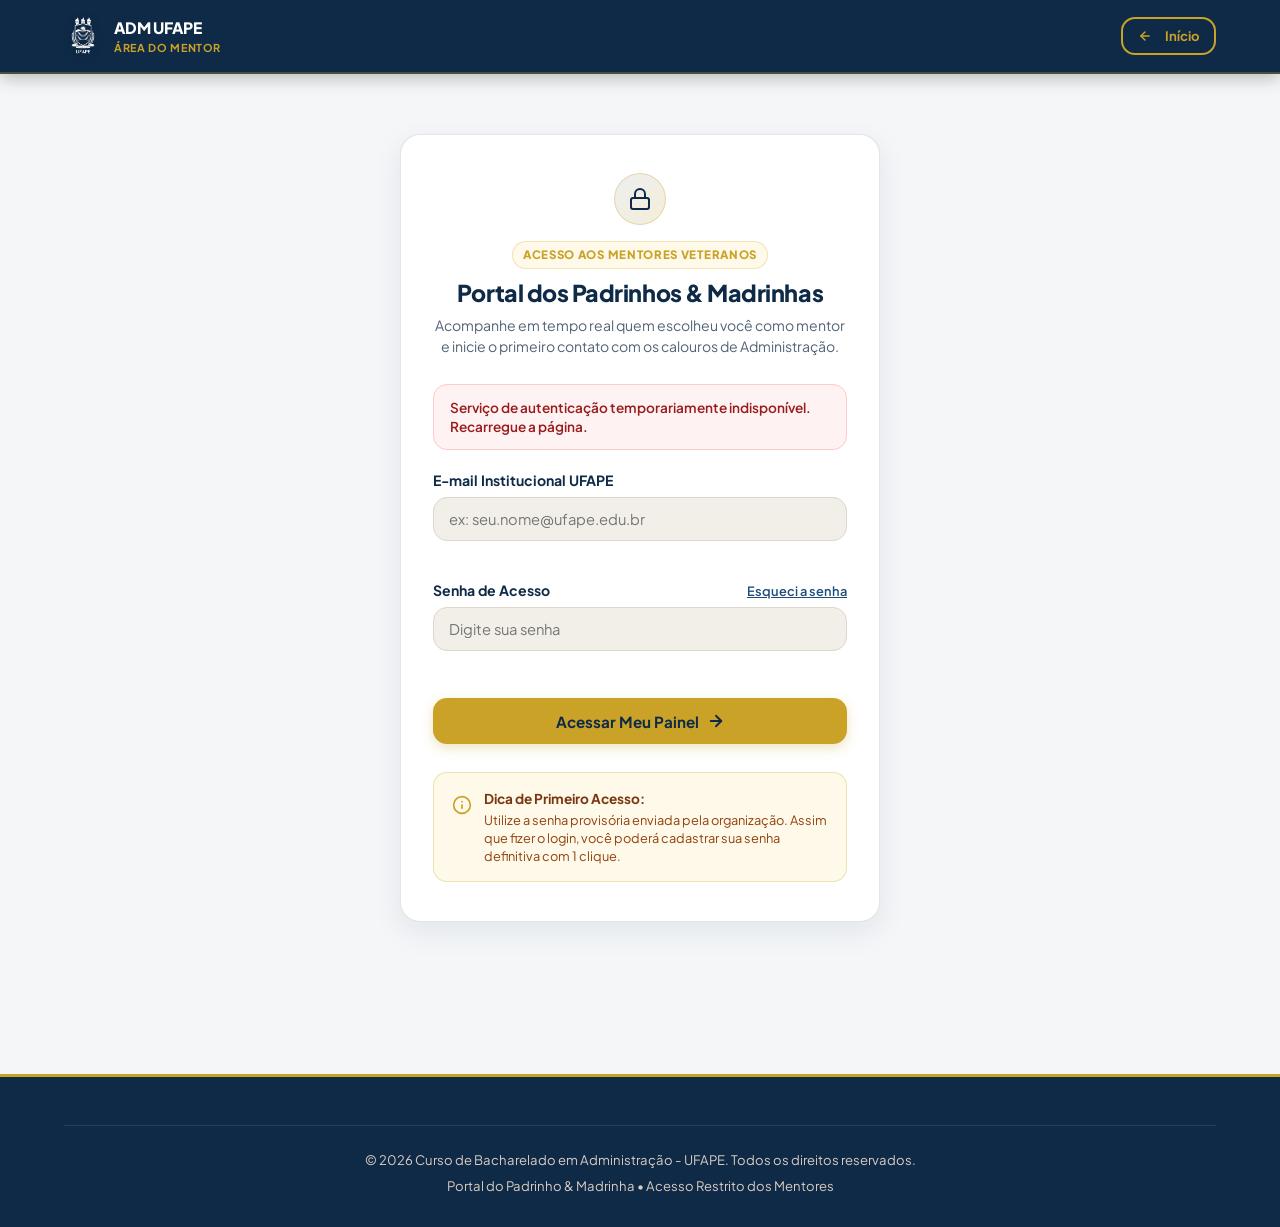
==== commit 6f597408: "style(portal): redesenhar painel do mentor com visual academico premium, monograma proporcional e me" ====
--- a/padrinho.html
+++ b/padrinho.html
@@ -3,7 +3,7 @@
 <head>
   <meta charset="UTF-8">
   <meta name="viewport" content="width=device-width, initial-scale=1.0, maximum-scale=5.0">
-  <title>Portal do Padrinho & Madrinha | ADM UFAPE</title>
+  <title>Portal do Mentor | ADM UFAPE</title>
   
   <!-- Google Fonts: Plus Jakarta Sans -->
   <link rel="preconnect" href="https://fonts.googleapis.com">
@@ -26,7 +26,7 @@
           <img src="assets/img/brasao-ufape.png" alt="Brasão UFAPE" class="brand-logo-img">
           <div class="brand-info">
             <span class="brand-title">ADM UFAPE</span>
-            <span class="brand-tag">Portal do Mentor</span>
+            <span class="brand-tag">Área do Mentor</span>
           </div>
         </a>
       </div>
@@ -34,7 +34,7 @@
       <div class="nav-actions">
         <a href="index.html" class="btn btn-outline btn-sm">
           <svg width="14" height="14" viewBox="0 0 24 24" fill="none" stroke="currentColor" stroke-width="2.5" stroke-linecap="round" stroke-linejoin="round" style="margin-right: 0.25rem;"><line x1="19" y1="12" x2="5" y2="12"/><polyline points="12 19 5 12 12 5"/></svg>
-          Voltar ao Início
+          Início
         </a>
       </div>
     </div>
@@ -52,14 +52,15 @@
       <section id="padrinho-login-section" class="portal-card-login">
         <div class="portal-login-header">
           <div class="portal-icon-badge">
-            <svg width="28" height="28" viewBox="0 0 24 24" fill="none" stroke="currentColor" stroke-width="2" stroke-linecap="round" stroke-linejoin="round">
+            <svg width="24" height="24" viewBox="0 0 24 24" fill="none" stroke="currentColor" stroke-width="2" stroke-linecap="round" stroke-linejoin="round">
               <rect x="3" y="11" width="18" height="11" rx="2" ry="2"/>
               <path d="M7 11V7a5 5 0 0 1 10 0v4"/>
             </svg>
           </div>
+          <span class="portal-session-pill">Acesso aos Mentores Veteranos</span>
           <h1 class="portal-login-title">Portal dos Padrinhos & Madrinhas</h1>
           <p class="portal-login-subtitle">
-            Acesso exclusivo para os mentores veteranos do 2º período de Administração da UFAPE.
+            Acompanhe em tempo real quem escolheu você como mentor e inicie o primeiro contato com os calouros de Administração.
           </p>
         </div>
 
@@ -68,12 +69,12 @@
 
         <form id="padrinho-login-form" class="portal-form" novalidate>
           <div class="form-group">
-            <label for="login-email" class="form-label">E-mail Institucional</label>
+            <label for="login-email" class="form-label">E-mail Institucional UFAPE</label>
             <input 
               type="email" 
               id="login-email" 
               class="form-input" 
-              placeholder="seu.nome@ufape.edu.br" 
+              placeholder="ex: seu.nome@ufape.edu.br" 
               required
               autocomplete="email"
             >
@@ -81,9 +82,9 @@
 
           <div class="form-group">
             <div style="display: flex; justify-content: space-between; align-items: center; margin-bottom: 0.35rem;">
-              <label for="login-password" class="form-label" style="margin-bottom: 0;">Senha</label>
+              <label for="login-password" class="form-label" style="margin-bottom: 0;">Senha de Acesso</label>
               <button type="button" id="btn-toggle-esqueci" class="portal-link-btn" style="font-size: 0.8rem;">
-                Esqueci minha senha
+                Esqueci a senha
               </button>
             </div>
             <input 
@@ -97,7 +98,7 @@
           </div>
 
           <button type="submit" id="btn-login-submit" class="btn btn-primary btn-block portal-submit-btn">
-            <span>Entrar no Portal</span>
+            <span>Acessar Meu Painel</span>
             <svg width="18" height="18" viewBox="0 0 24 24" fill="none" stroke="currentColor" stroke-width="2.5" stroke-linecap="round" stroke-linejoin="round">
               <line x1="5" y1="12" x2="19" y2="12"/><polyline points="12 5 19 12 12 19"/>
             </svg>
@@ -112,8 +113,8 @@
             </svg>
           </div>
           <div class="info-box-text">
-            <strong>Primeiro acesso com senha provisória?</strong>
-            <p>Utilize a senha enviada pela coordenação. Assim que entrar, você poderá cadastrar sua senha definitiva no botão superior.</p>
+            <strong>Dica de Primeiro Acesso:</strong>
+            <p>Utilize a senha provisória enviada pela organização. Assim que fizer o login, você poderá cadastrar sua senha definitiva com 1 clique.</p>
           </div>
         </div>
       </section>
@@ -123,30 +124,40 @@
            ===================================================================== -->
       <section id="padrinho-dashboard-section" class="portal-dashboard" style="display: none;">
         
-        <!-- Header do Mentor -->
-        <div class="mentor-profile-banner">
-          <div class="mentor-banner-main">
-            <div id="mentor-monogram" class="monogram-avatar avatar-lg">--</div>
-            <div class="mentor-banner-info">
+        <!-- Top Status Bar -->
+        <div class="portal-top-bar">
+          <div class="portal-status-chip">
+            <span class="status-pulse-dot"></span>
+            <span>Ambiente Oficial do Mentor • Bacharelado em Administração</span>
+          </div>
+          <span class="portal-term-badge">2026.2</span>
+        </div>
+
+        <!-- Header Card do Mentor (Design Sofisticado Escuro) -->
+        <div class="mentor-hero-card">
+          <div class="mentor-hero-content">
+            <div id="mentor-monogram" class="monogram-avatar avatar-mentor-portal">--</div>
+            <div class="mentor-hero-text">
               <div class="mentor-badges-row">
                 <span class="badge badge-accent">Mentor Oficial 2026.2</span>
-                <span id="mentor-admin-badge" class="badge badge-primary" style="display: none;">Coordenação</span>
+                <span id="mentor-admin-badge" class="badge badge-coord" style="display: none;">Coordenação</span>
+                <span class="badge badge-periodo">2º Período ADM</span>
               </div>
-              <h1 id="mentor-name" class="mentor-banner-name">Carregando...</h1>
-              <p id="mentor-email" class="mentor-banner-email">carregando@ufape.edu.br</p>
-            </div>
-          </div>
-
-          <div class="mentor-banner-actions">
-            <button type="button" id="btn-abrir-troca-senha" class="btn btn-outline btn-sm">
-              <svg width="15" height="15" viewBox="0 0 24 24" fill="none" stroke="currentColor" stroke-width="2" stroke-linecap="round" stroke-linejoin="round">
+              <h1 id="mentor-name" class="mentor-hero-name">Carregando...</h1>
+              <p id="mentor-email" class="mentor-hero-email">carregando@ufape.edu.br</p>
+            </div>
+          </div>
+
+          <div class="mentor-hero-actions">
+            <button type="button" id="btn-abrir-troca-senha" class="btn btn-outline-white btn-sm" title="Defina sua senha pessoal definitiva">
+              <svg width="14" height="14" viewBox="0 0 24 24" fill="none" stroke="currentColor" stroke-width="2" stroke-linecap="round" stroke-linejoin="round">
                 <rect x="3" y="11" width="18" height="11" rx="2" ry="2"/>
                 <path d="M7 11V7a5 5 0 0 1 10 0v4"/>
               </svg>
               Alterar Senha
             </button>
-            <button type="button" id="btn-logout" class="btn btn-secondary btn-sm">
-              <svg width="15" height="15" viewBox="0 0 24 24" fill="none" stroke="currentColor" stroke-width="2" stroke-linecap="round" stroke-linejoin="round">
+            <button type="button" id="btn-logout" class="btn btn-danger-soft btn-sm" title="Encerrar sessão com segurança">
+              <svg width="14" height="14" viewBox="0 0 24 24" fill="none" stroke="currentColor" stroke-width="2" stroke-linecap="round" stroke-linejoin="round">
                 <path d="M9 21H5a2 2 0 0 1-2-2V5a2 2 0 0 1 2-2h4"/>
                 <polyline points="16 17 21 12 16 7"/>
                 <line x1="21" y1="12" x2="9" y2="12"/>
@@ -156,11 +167,57 @@
           </div>
         </div>
 
-        <!-- Card de Progresso da Cota (4 Vagas) -->
+        <!-- 3 Cards de Métricas Rápidas -->
+        <div class="portal-metrics-grid">
+          <div class="metric-card">
+            <div class="metric-icon-wrap metric-icon-blue">
+              <svg width="20" height="20" viewBox="0 0 24 24" fill="none" stroke="currentColor" stroke-width="2" stroke-linecap="round" stroke-linejoin="round">
+                <path d="M17 21v-2a4 4 0 0 0-4-4H5a4 4 0 0 0-4 4v2"/>
+                <circle cx="9" cy="7" r="4"/>
+                <path d="M23 21v-2a4 4 0 0 0-3-3.87"/>
+                <path d="M16 3.13a4 4 0 0 1 0 7.75"/>
+              </svg>
+            </div>
+            <div class="metric-data">
+              <span class="metric-label">Cota Máxima</span>
+              <span class="metric-value">4 Vagas</span>
+              <span class="metric-hint">Capacidade oficial por mentor</span>
+            </div>
+          </div>
+
+          <div class="metric-card">
+            <div class="metric-icon-wrap metric-icon-gold">
+              <svg width="20" height="20" viewBox="0 0 24 24" fill="none" stroke="currentColor" stroke-width="2" stroke-linecap="round" stroke-linejoin="round">
+                <polyline points="20 6 9 17 4 12"/>
+              </svg>
+            </div>
+            <div class="metric-data">
+              <span class="metric-label">Afilhados Confirmados</span>
+              <span id="metric-afilhados-count" class="metric-value">0</span>
+              <span id="metric-afilhados-status" class="metric-hint text-warning">Aguardando escolhas</span>
+            </div>
+          </div>
+
+          <div class="metric-card">
+            <div class="metric-icon-wrap metric-icon-green">
+              <svg width="20" height="20" viewBox="0 0 24 24" fill="none" stroke="currentColor" stroke-width="2" stroke-linecap="round" stroke-linejoin="round">
+                <circle cx="12" cy="12" r="10"/>
+                <polyline points="12 6 12 12 14 14"/>
+              </svg>
+            </div>
+            <div class="metric-data">
+              <span class="metric-label">Vagas em Aberto</span>
+              <span id="metric-vagas-restantes" class="metric-value">4</span>
+              <span class="metric-hint">Disponíveis no mural público</span>
+            </div>
+          </div>
+        </div>
+
+        <!-- Card de Progresso e Ocupação da Cota -->
         <div class="portal-quota-card">
           <div class="quota-card-header">
             <div>
-              <span class="quota-card-subtitle">Ocupação da sua Cota de Mentoria</span>
+              <span class="quota-card-subtitle">Status da sua Cota</span>
               <h2 id="quota-headline" class="quota-card-title">0 de 4 afilhados vinculados</h2>
             </div>
             <div id="quota-remaining-badge" class="quota-remaining-badge">4 vagas restantes</div>
@@ -170,18 +227,69 @@
             <div id="quota-progress-bar" class="quota-progress-fill" style="width: 0%;"></div>
           </div>
 
+          <div class="quota-milestones-row">
+            <span class="milestone-item active">0</span>
+            <span class="milestone-item">1</span>
+            <span class="milestone-item">2</span>
+            <span class="milestone-item">3</span>
+            <span class="milestone-item">4 (Cota Máxima)</span>
+          </div>
+
           <p id="quota-encouragement" class="quota-card-tip">
-            Seus futuros afilhados estão conhecendo os perfis e realizando a confirmação.
+            Os calouros estão respondendo ao quiz de afinidade nominal no site oficial e farão suas escolhas.
           </p>
+        </div>
+
+        <!-- Orientações do Mentor (Card Rico e Informativo) -->
+        <div class="mentor-orientation-box">
+          <div class="orientation-header">
+            <div class="orientation-icon">
+              <svg width="20" height="20" viewBox="0 0 24 24" fill="none" stroke="currentColor" stroke-width="2" stroke-linecap="round" stroke-linejoin="round">
+                <circle cx="12" cy="12" r="10"/>
+                <line x1="12" y1="16" x2="12" y2="12"/>
+                <line x1="12" y1="8" x2="12.01" y2="8"/>
+              </svg>
+            </div>
+            <div>
+              <h3 class="orientation-title">Guia Prático para o Mentor</h3>
+              <p class="orientation-subtitle">Como funciona o acolhimento até o dia da cerimônia:</p>
+            </div>
+          </div>
+
+          <div class="orientation-steps-grid">
+            <div class="orientation-step-item">
+              <div class="step-num-badge">1</div>
+              <div class="step-body">
+                <strong>Aguarde a Confirmação</strong>
+                <p>Assim que um calouro escolher seu perfil, ele aparecerá na lista abaixo instantaneamente com número de WhatsApp e perfil do Instagram.</p>
+              </div>
+            </div>
+
+            <div class="orientation-step-item">
+              <div class="step-num-badge">2</div>
+              <div class="step-body">
+                <strong>Envie as Boas-Vindas</strong>
+                <p>Utilize o botão verde do WhatsApp no card do calouro. Já deixamos uma mensagem inicial acolhedora pronta para você enviar com 1 clique.</p>
+              </div>
+            </div>
+
+            <div class="orientation-step-item">
+              <div class="step-num-badge">3</div>
+              <div class="step-body">
+                <strong>Workshop Presencial</strong>
+                <p>Nosso grande encontro presencial será no dia <strong>14 de outubro de 2026, às 19h00</strong>, na Quadra Poliesportiva da UFAPE.</p>
+              </div>
+            </div>
+          </div>
         </div>
 
         <!-- Seção de Afilhados -->
         <div class="portal-afilhados-section">
           <div class="afilhados-section-header">
             <div>
-              <h2 class="afilhados-section-title">Seus Afilhados Confirmados</h2>
+              <h2 class="afilhados-section-title">Meus Afilhados Confirmados</h2>
               <p class="afilhados-section-subtitle">
-                Entre em contato com eles antes do encontro presencial na Quadra da UFAPE.
+                Calouros de Administração que escolheram sua mentoria para o período 2026.2.
               </p>
             </div>
             <button type="button" id="btn-recarregar-afilhados" class="btn btn-outline btn-sm">
@@ -196,17 +304,22 @@
           <!-- Estado Vazio (Sem afilhados ainda) -->
           <div id="afilhados-empty-state" class="afilhados-empty-box" style="display: none;">
             <div class="empty-icon-circle">
-              <svg width="32" height="32" viewBox="0 0 24 24" fill="none" stroke="currentColor" stroke-width="1.8" stroke-linecap="round" stroke-linejoin="round">
-                <path d="M17 21v-2a4 4 0 0 0-4-4H5a4 4 0 0 0-4 4v2"/>
+              <svg width="34" height="34" viewBox="0 0 24 24" fill="none" stroke="currentColor" stroke-width="1.8" stroke-linecap="round" stroke-linejoin="round">
+                <path d="M16 21v-2a4 4 0 0 0-4-4H6a4 4 0 0 0-4 4v2"/>
                 <circle cx="9" cy="7" r="4"/>
-                <path d="M23 21v-2a4 4 0 0 0-3-3.87"/>
-                <path d="M16 3.13a4 4 0 0 1 0 7.75"/>
-              </svg>
-            </div>
-            <h3 class="empty-state-title">Nenhum afilhado vinculado ainda</h3>
+                <line x1="19" y1="8" x2="19" y2="14"/>
+                <line x1="22" y1="11" x2="16" y2="11"/>
+              </svg>
+            </div>
+            <h3 class="empty-state-title">Nenhum afilhado vinculado até o momento</h3>
             <p class="empty-state-text">
-              Assim que os calouros selecionarem você no sistema, eles aparecerão aqui instantaneamente com seus números de WhatsApp, Instagram e respostas do formulário!
+              Fique tranquilo(a)! O formulário de apadrinhamento acabou de ser liberado e os calouros estão conhecendo os mentores no mural. Conforme eles confirmarem, os cards deles aparecerão aqui com atalhos diretos de contato.
             </p>
+            <div class="empty-state-actions">
+              <a href="index.html#mural-padrinhos" target="_blank" class="btn btn-secondary btn-sm">
+                Ver Meu Perfil no Mural Público
+              </a>
+            </div>
           </div>
 
           <!-- Grid de Cards de Afilhados -->
@@ -226,13 +339,13 @@
   <div id="modal-alterar-senha" class="modal-backdrop" style="display: none;" role="dialog" aria-modal="true" aria-labelledby="modal-troca-title">
     <div class="modal-card">
       <div class="modal-header">
-        <h2 id="modal-troca-title" class="modal-title">Alterar Minha Senha</h2>
+        <h2 id="modal-troca-title" class="modal-title">Cadastrar Senha Pessoal</h2>
         <button type="button" id="btn-fechar-modal-senha" class="modal-close-btn" aria-label="Fechar">&times;</button>
       </div>
 
       <div class="modal-body">
         <p class="modal-description">
-          Cadastre sua nova senha de acesso pessoal. Ela deve conter no mínimo 6 caracteres.
+          Defina sua nova senha definitiva de acesso ao portal (mínimo de 6 caracteres).
         </p>
 
         <div id="modal-senha-alert" class="portal-alert" style="display: none;" role="alert"></div>
@@ -285,7 +398,7 @@
 
       <div class="modal-body">
         <p class="modal-description">
-          Informe seu e-mail institucional da UFAPE. Se você for um mentor cadastrado, você receberá um link seguro para redefinição.
+          Informe seu e-mail institucional da UFAPE para receber o link de redefinição de senha.
         </p>
 
         <div id="modal-esqueci-alert" class="portal-alert" style="display: none;" role="alert"></div>
@@ -305,7 +418,7 @@
           <div class="modal-actions-group">
             <button type="button" id="btn-cancelar-modal-esqueci" class="btn btn-secondary">Cancelar</button>
             <button type="submit" id="btn-enviar-esqueci" class="btn btn-primary">
-              Enviar Link de Recuperação
+              Enviar Link
             </button>
           </div>
         </form>
@@ -320,7 +433,7 @@
     <div class="container footer-content">
       <div class="footer-bottom">
         <div>© 2026 Curso de Bacharelado em Administração - UFAPE. Todos os direitos reservados.</div>
-        <div>Portal do Padrinho & Madrinha • Acesso Restrito</div>
+        <div>Portal do Padrinho & Madrinha • Acesso Restrito dos Mentores</div>
       </div>
     </div>
   </footer>
--- a/css/styles.css
+++ b/css/styles.css
@@ -1982,11 +1982,11 @@
 }
 
 /* ==========================================================================
-   PORTAL DO PADRINHO & MADRINHA - DESIGN SYSTEM ESPECÍFICO
+   PORTAL DO PADRINHO & MADRINHA - DESIGN SYSTEM ESPECÍFICO (PREMIUM ACADÊMICO)
    ========================================================================== */
 
 .padrinho-portal-body {
-  background-color: #f7f9fa;
+  background-color: #f4f6f8;
   min-height: 100vh;
   display: flex;
   flex-direction: column;
@@ -1994,18 +1994,18 @@
 
 .portal-main-content {
   flex: 1;
-  padding: 2.5rem 0 4rem 0;
+  padding: 1.75rem 0 3.5rem 0;
 }
 
 /* 1. Tela de Login do Portal */
 .portal-card-login {
-  max-width: 460px;
-  margin: 1.5rem auto;
+  max-width: 480px;
+  margin: 2rem auto;
   background-color: var(--pure-white);
-  border: 1px solid var(--border-subtle);
+  border: 1px solid rgba(14, 42, 71, 0.12);
   border-radius: var(--radius-lg);
-  padding: 2.2rem 1.8rem;
-  box-shadow: var(--shadow-md);
+  padding: 2.4rem 2rem;
+  box-shadow: 0 10px 30px rgba(14, 42, 71, 0.08);
 }
 
 .portal-login-header {
@@ -2014,16 +2014,30 @@
 }
 
 .portal-icon-badge {
-  width: 60px;
-  height: 60px;
-  background: linear-gradient(135deg, rgba(14, 42, 71, 0.08), rgba(201, 162, 39, 0.15));
+  width: 52px;
+  height: 52px;
+  background: linear-gradient(135deg, rgba(14, 42, 71, 0.08), rgba(201, 162, 39, 0.18));
   color: var(--royal-navy);
   border-radius: var(--radius-full);
   display: flex;
   align-items: center;
   justify-content: center;
-  margin: 0 auto 1.25rem auto;
+  margin: 0 auto 1rem auto;
+  border: 1px solid rgba(201, 162, 39, 0.3);
+}
+
+.portal-session-pill {
+  display: inline-block;
+  font-size: 0.72rem;
+  font-weight: 800;
+  text-transform: uppercase;
+  letter-spacing: 0.06em;
+  color: var(--warm-gold);
+  background-color: var(--warm-gold-light);
+  padding: 0.25rem 0.65rem;
+  border-radius: var(--radius-full);
   border: 1px solid rgba(201, 162, 39, 0.25);
+  margin-bottom: 0.6rem;
 }
 
 .portal-login-title {
@@ -2032,10 +2046,11 @@
   color: var(--royal-navy);
   letter-spacing: -0.02em;
   margin-bottom: 0.5rem;
+  line-height: 1.25;
 }
 
 .portal-login-subtitle {
-  font-size: 0.9rem;
+  font-size: 0.88rem;
   color: var(--text-muted);
   line-height: 1.45;
 }
@@ -2076,9 +2091,9 @@
   align-items: flex-start;
   gap: 0.75rem;
   background-color: var(--warm-gold-light);
-  border: 1px solid rgba(201, 162, 39, 0.25);
+  border: 1px solid rgba(201, 162, 39, 0.28);
   border-radius: var(--radius-md);
-  padding: 0.95rem;
+  padding: 0.95rem 1.1rem;
   margin-top: 1.75rem;
 }
 
@@ -2142,33 +2157,119 @@
   margin: 0 auto;
 }
 
-.mentor-profile-banner {
-  background-color: var(--pure-white);
-  border: 1px solid var(--border-subtle);
+/* Top Status Bar */
+.portal-top-bar {
+  display: flex;
+  align-items: center;
+  justify-content: space-between;
+  margin-bottom: 1rem;
+  padding: 0 0.25rem;
+}
+
+.portal-status-chip {
+  display: inline-flex;
+  align-items: center;
+  gap: 0.5rem;
+  font-size: 0.8rem;
+  font-weight: 600;
+  color: var(--text-muted);
+}
+
+.status-pulse-dot {
+  width: 8px;
+  height: 8px;
+  border-radius: 50%;
+  background-color: #22c55e;
+  box-shadow: 0 0 0 0 rgba(34, 197, 94, 0.7);
+  animation: pulseGreen 2s infinite;
+}
+
+@keyframes pulseGreen {
+  0% { box-shadow: 0 0 0 0 rgba(34, 197, 94, 0.7); }
+  70% { box-shadow: 0 0 0 6px rgba(34, 197, 94, 0); }
+  100% { box-shadow: 0 0 0 0 rgba(34, 197, 94, 0); }
+}
+
+.portal-term-badge {
+  font-size: 0.75rem;
+  font-weight: 800;
+  color: var(--royal-navy);
+  background-color: #e2e8f0;
+  padding: 0.2rem 0.6rem;
+  border-radius: var(--radius-full);
+}
+
+/* Hero Banner Card do Mentor */
+.mentor-hero-card {
+  background: linear-gradient(135deg, #07192c 0%, #0E2A47 60%, #1E4C7C 100%);
+  border: 1px solid rgba(201, 162, 39, 0.35);
   border-radius: var(--radius-lg);
-  padding: 1.5rem 1.75rem;
-  box-shadow: var(--shadow-sm);
+  padding: 1.5rem 1.6rem;
+  box-shadow: 0 8px 24px rgba(14, 42, 71, 0.18);
+  color: #FFFFFF;
   display: flex;
   flex-direction: column;
   gap: 1.25rem;
-  margin-bottom: 1.75rem;
+  margin-bottom: 1.5rem;
+  position: relative;
+  overflow: hidden;
+}
+
+.mentor-hero-card::after {
+  content: "";
+  position: absolute;
+  top: -50%;
+  right: -20%;
+  width: 300px;
+  height: 300px;
+  background: radial-gradient(circle, rgba(201, 162, 39, 0.12) 0%, transparent 70%);
+  pointer-events: none;
 }
 
 @media (min-width: 640px) {
-  .mentor-profile-banner {
+  .mentor-hero-card {
     flex-direction: row;
     align-items: center;
     justify-content: space-between;
+    padding: 1.75rem 2rem;
   }
 }
 
-.mentor-banner-main {
-  display: flex;
-  align-items: center;
-  gap: 1.25rem;
-}
-
-.mentor-banner-info {
+.mentor-hero-content {
+  display: flex;
+  align-items: center;
+  gap: 1.15rem;
+  z-index: 1;
+}
+
+/* Monograma Compacto e Proporcional */
+.avatar-mentor-portal {
+  width: 52px !important;
+  height: 52px !important;
+  min-width: 52px !important;
+  min-height: 52px !important;
+  max-width: 52px !important;
+  max-height: 52px !important;
+  font-size: 1.2rem !important;
+  font-weight: 800 !important;
+  border: 2px solid var(--warm-gold) !important;
+  box-shadow: 0 4px 12px rgba(0, 0, 0, 0.25) !important;
+  background: linear-gradient(135deg, #1E4C7C 0%, #0E2A47 100%) !important;
+}
+
+@media (min-width: 640px) {
+  .avatar-mentor-portal {
+    width: 60px !important;
+    height: 60px !important;
+    min-width: 60px !important;
+    min-height: 60px !important;
+    max-width: 60px !important;
+    max-height: 60px !important;
+    font-size: 1.35rem !important;
+  }
+}
+
+.mentor-hero-text {
   display: flex;
   flex-direction: column;
   gap: 0.25rem;
@@ -2177,36 +2278,189 @@
 .mentor-badges-row {
   display: flex;
   align-items: center;
-  gap: 0.5rem;
+  gap: 0.45rem;
   flex-wrap: wrap;
 }
 
-.mentor-banner-name {
+.mentor-hero-name {
+  font-size: 1.45rem;
+  font-weight: 800;
+  color: #FFFFFF;
+  letter-spacing: -0.01em;
+  margin: 0.1rem 0;
+  line-height: 1.2;
+}
+
+.mentor-hero-email {
+  font-size: 0.82rem;
+  color: #cbd5e1;
+  font-weight: 500;
+}
+
+.badge-coord {
+  background-color: #fef3c7;
+  color: #92400e;
+  border: 1px solid #fde68a;
+  font-weight: 800;
+  font-size: 0.72rem;
+  padding: 0.2rem 0.55rem;
+  border-radius: var(--radius-full);
+}
+
+.badge-periodo {
+  background-color: rgba(255, 255, 255, 0.12);
+  color: #e2e8f0;
+  border: 1px solid rgba(255, 255, 255, 0.2);
+  font-size: 0.72rem;
+  font-weight: 600;
+  padding: 0.2rem 0.55rem;
+  border-radius: var(--radius-full);
+}
+
+.mentor-hero-actions {
+  display: flex;
+  align-items: center;
+  gap: 0.65rem;
+  z-index: 1;
+}
+
+.btn-outline-white {
+  background: rgba(255, 255, 255, 0.08);
+  border: 1px solid rgba(255, 255, 255, 0.3);
+  color: #FFFFFF;
+  font-weight: 700;
+  display: inline-flex;
+  align-items: center;
+  gap: 0.4rem;
+  transition: var(--transition-fast);
+}
+
+.btn-outline-white:hover {
+  background: rgba(255, 255, 255, 0.18);
+  border-color: #FFFFFF;
+  color: #FFFFFF;
+}
+
+.btn-danger-soft {
+  background: rgba(239, 68, 68, 0.18);
+  border: 1px solid rgba(239, 68, 68, 0.35);
+  color: #fecaca;
+  font-weight: 700;
+  display: inline-flex;
+  align-items: center;
+  gap: 0.4rem;
+  transition: var(--transition-fast);
+}
+
+.btn-danger-soft:hover {
+  background: rgba(239, 68, 68, 0.35);
+  color: #FFFFFF;
+}
+
+/* 3 Cards de Métricas Rápidas */
+.portal-metrics-grid {
+  display: grid;
+  grid-template-columns: 1fr;
+  gap: 1rem;
+  margin-bottom: 1.5rem;
+}
+
+@media (min-width: 640px) {
+  .portal-metrics-grid {
+    grid-template-columns: repeat(3, 1fr);
+  }
+}
+
+.metric-card {
+  background: #FFFFFF;
+  border: 1px solid var(--border-subtle);
+  border-radius: var(--radius-md);
+  padding: 1.15rem 1.25rem;
+  box-shadow: 0 2px 6px rgba(14, 42, 71, 0.04);
+  display: flex;
+  align-items: center;
+  gap: 0.95rem;
+  transition: transform var(--transition-fast), box-shadow var(--transition-fast);
+}
+
+.metric-card:hover {
+  transform: translateY(-2px);
+  box-shadow: var(--shadow-md);
+}
+
+.metric-icon-wrap {
+  width: 44px;
+  height: 44px;
+  border-radius: 12px;
+  display: flex;
+  align-items: center;
+  justify-content: center;
+  flex-shrink: 0;
+}
+
+.metric-icon-blue {
+  background: #eff6ff;
+  color: var(--sapphire-blue);
+  border: 1px solid #bfdbfe;
+}
+
+.metric-icon-gold {
+  background: var(--warm-gold-light);
+  color: var(--warm-gold);
+  border: 1px solid rgba(201, 162, 39, 0.3);
+}
+
+.metric-icon-green {
+  background: #f0fdf4;
+  color: #166534;
+  border: 1px solid #bbf7d0;
+}
+
+.metric-data {
+  display: flex;
+  flex-direction: column;
+}
+
+.metric-label {
+  font-size: 0.72rem;
+  text-transform: uppercase;
+  font-weight: 800;
+  letter-spacing: 0.04em;
+  color: var(--text-muted);
+}
+
+.metric-value {
   font-size: 1.35rem;
   font-weight: 800;
   color: var(--royal-navy);
-  letter-spacing: -0.01em;
-}
-
-.mentor-banner-email {
-  font-size: 0.85rem;
-  color: var(--text-muted);
-}
-
-.mentor-banner-actions {
-  display: flex;
-  align-items: center;
-  gap: 0.65rem;
-}
-
-/* Card de Cota de Vagas */
+  line-height: 1.2;
+  margin: 0.1rem 0;
+}
+
+.metric-hint {
+  font-size: 0.72rem;
+  color: var(--text-light);
+  font-weight: 500;
+}
+
+.text-warning {
+  color: #b45309 !important;
+  font-weight: 600;
+}
+
+.text-success {
+  color: #15803d !important;
+  font-weight: 600;
+}
+
+/* Card de Cota de Vagas e Progresso */
 .portal-quota-card {
-  background: linear-gradient(135deg, #ffffff 0%, #f9fbfd 100%);
-  border: 1px solid rgba(14, 42, 71, 0.12);
+  background: #FFFFFF;
+  border: 1px solid var(--border-subtle);
   border-radius: var(--radius-lg);
-  padding: 1.5rem 1.75rem;
-  box-shadow: var(--shadow-sm);
-  margin-bottom: 2rem;
+  padding: 1.5rem 1.6rem;
+  box-shadow: 0 2px 8px rgba(14, 42, 71, 0.04);
+  margin-bottom: 1.5rem;
 }
 
 .quota-card-header {
@@ -2225,8 +2479,8 @@
 }
 
 .quota-card-subtitle {
-  font-size: 0.8rem;
-  font-weight: 700;
+  font-size: 0.75rem;
+  font-weight: 800;
   text-transform: uppercase;
   letter-spacing: 0.05em;
   color: var(--warm-gold);
@@ -2257,7 +2511,7 @@
   background-color: #e5e7eb;
   border-radius: var(--radius-full);
   overflow: hidden;
-  margin-bottom: 0.85rem;
+  margin-bottom: 0.65rem;
 }
 
 .quota-progress-fill {
@@ -2267,8 +2521,114 @@
   transition: width 0.6s cubic-bezier(0.4, 0, 0.2, 1);
 }
 
+.quota-milestones-row {
+  display: flex;
+  justify-content: space-between;
+  font-size: 0.75rem;
+  font-weight: 700;
+  color: var(--text-muted);
+  margin-bottom: 0.85rem;
+}
+
+.milestone-item.active {
+  color: var(--sapphire-blue);
+  font-weight: 800;
+}
+
 .quota-card-tip {
   font-size: 0.85rem;
+  color: var(--text-muted);
+  line-height: 1.45;
+  margin: 0;
+}
+
+/* Caixa de Orientações do Mentor */
+.mentor-orientation-box {
+  background: #FFFFFF;
+  border: 1px solid var(--border-subtle);
+  border-radius: var(--radius-lg);
+  padding: 1.5rem 1.6rem;
+  box-shadow: 0 2px 8px rgba(14, 42, 71, 0.04);
+  margin-bottom: 1.75rem;
+}
+
+.orientation-header {
+  display: flex;
+  align-items: center;
+  gap: 0.85rem;
+  margin-bottom: 1.25rem;
+}
+
+.orientation-icon {
+  width: 40px;
+  height: 40px;
+  border-radius: 50%;
+  background-color: var(--warm-gold-light);
+  color: var(--warm-gold);
+  border: 1px solid rgba(201, 162, 39, 0.25);
+  display: flex;
+  align-items: center;
+  justify-content: center;
+  flex-shrink: 0;
+}
+
+.orientation-title {
+  font-size: 1.1rem;
+  font-weight: 800;
+  color: var(--royal-navy);
+  margin: 0;
+}
+
+.orientation-subtitle {
+  font-size: 0.82rem;
+  color: var(--text-muted);
+  margin: 0.1rem 0 0 0;
+}
+
+.orientation-steps-grid {
+  display: grid;
+  grid-template-columns: 1fr;
+  gap: 0.95rem;
+}
+
+@media (min-width: 680px) {
+  .orientation-steps-grid {
+    grid-template-columns: repeat(3, 1fr);
+  }
+}
+
+.orientation-step-item {
+  background: #f8fafc;
+  border: 1px solid #e2e8f0;
+  border-radius: var(--radius-md);
+  padding: 1.1rem;
+  display: flex;
+  gap: 0.85rem;
+}
+
+.step-num-badge {
+  width: 26px;
+  height: 26px;
+  border-radius: 50%;
+  background: var(--royal-navy);
+  color: #FFFFFF;
+  font-size: 0.78rem;
+  font-weight: 800;
+  display: flex;
+  align-items: center;
+  justify-content: center;
+  flex-shrink: 0;
+}
+
+.step-body strong {
+  font-size: 0.85rem;
+  color: var(--royal-navy);
+  display: block;
+  margin-bottom: 0.25rem;
+}
+
+.step-body p {
+  font-size: 0.78rem;
   color: var(--text-muted);
   line-height: 1.45;
   margin: 0;
@@ -2307,30 +2667,32 @@
   margin-top: 0.2rem;
 }
 
-/* Empty State */
+/* Empty State Acolhedor */
 .afilhados-empty-box {
   background-color: var(--pure-white);
-  border: 2px dashed var(--border-subtle);
+  border: 2px dashed #cbd5e1;
   border-radius: var(--radius-lg);
-  padding: 3rem 1.5rem;
+  padding: 3rem 1.6rem;
   text-align: center;
+  box-shadow: 0 2px 8px rgba(14, 42, 71, 0.03);
 }
 
 .empty-icon-circle {
   width: 64px;
   height: 64px;
-  background-color: rgba(14, 42, 71, 0.05);
-  color: var(--royal-navy);
+  background-color: #eff6ff;
+  color: var(--sapphire-blue);
   border-radius: var(--radius-full);
   display: flex;
   align-items: center;
   justify-content: center;
   margin: 0 auto 1.25rem auto;
+  border: 1px solid #bfdbfe;
 }
 
 .empty-state-title {
-  font-size: 1.15rem;
-  font-weight: 700;
+  font-size: 1.2rem;
+  font-weight: 800;
   color: var(--royal-navy);
   margin-bottom: 0.5rem;
 }
@@ -2338,9 +2700,13 @@
 .empty-state-text {
   font-size: 0.9rem;
   color: var(--text-muted);
-  max-width: 480px;
+  max-width: 500px;
   margin: 0 auto;
-  line-height: 1.5;
+  line-height: 1.55;
+}
+
+.empty-state-actions {
+  margin-top: 1.5rem;
 }
 
 /* Grid de Cards de Afilhados */
@@ -2598,3 +2964,4 @@
 }
 
 
+
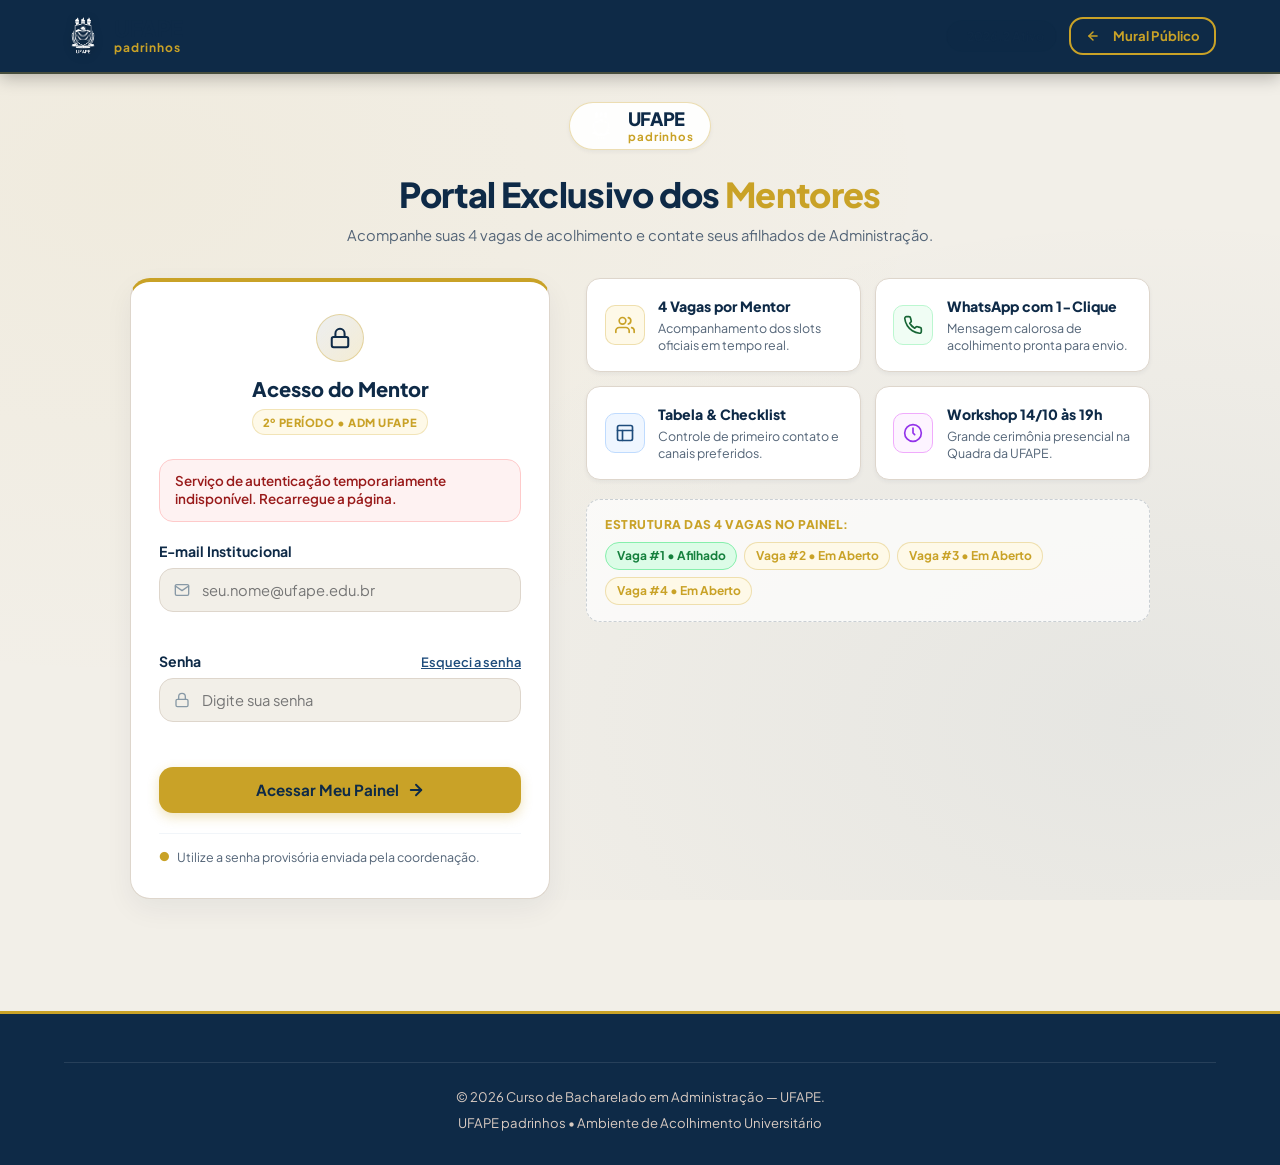
==== commit 82767930: "feat(portal): modernizar design com identidade UFAPE padrinhos, segmented tabs, cards diferenciados " ====
--- a/padrinho.html
+++ b/padrinho.html
@@ -3,7 +3,7 @@
 <head>
   <meta charset="UTF-8">
   <meta name="viewport" content="width=device-width, initial-scale=1.0, maximum-scale=5.0">
-  <title>Portal do Mentor | ADM UFAPE</title>
+  <title>Portal do Mentor | UFAPE padrinhos</title>
   
   <!-- Google Fonts: Plus Jakarta Sans -->
   <link rel="preconnect" href="https://fonts.googleapis.com">
@@ -17,24 +17,28 @@
 <body class="padrinho-portal-body">
 
   <!-- =========================================================================
-       HEADER / NAVBAR DO PORTAL
+       HEADER / NAVBAR COM IDENTIDADE UFAPE + PADRINHOS
        ========================================================================= -->
   <header class="site-header">
     <div class="container navbar">
       <div class="brand-container">
         <a href="index.html" class="brand-link" style="display: flex; align-items: center; gap: 0.75rem; text-decoration: none;">
           <img src="assets/img/brasao-ufape.png" alt="Brasão UFAPE" class="brand-logo-img">
-          <div class="brand-info">
-            <span class="brand-title">ADM UFAPE</span>
-            <span class="brand-tag">Área do Mentor</span>
+          <div class="brand-hero-text">
+            <span class="brand-title">UFAPE</span>
+            <span class="brand-sub-padrinhos">padrinhos</span>
           </div>
         </a>
       </div>
 
-      <div class="nav-actions">
+      <div class="nav-actions" style="display: flex; align-items: center; gap: 0.75rem;">
+        <div class="portal-nav-status">
+          <span class="status-pulse-dot"></span>
+          <span class="status-nav-text">2026.2 Ativo</span>
+        </div>
         <a href="index.html" class="btn btn-outline btn-sm">
           <svg width="14" height="14" viewBox="0 0 24 24" fill="none" stroke="currentColor" stroke-width="2.5" stroke-linecap="round" stroke-linejoin="round" style="margin-right: 0.25rem;"><line x1="19" y1="12" x2="5" y2="12"/><polyline points="12 19 5 12 12 5"/></svg>
-          Início
+          Mural Público
         </a>
       </div>
     </div>
@@ -47,76 +51,160 @@
     <div class="container">
 
       <!-- =====================================================================
-           ESTADO 1: TELA DE LOGIN (NÃO AUTENTICADO)
+           ESTADO 1: TELA DE LOGIN (PRÉ-AUTENTICADO) - VISUAL E MODERNA
            ===================================================================== -->
-      <section id="padrinho-login-section" class="portal-card-login">
-        <div class="portal-login-header">
-          <div class="portal-icon-badge">
-            <svg width="24" height="24" viewBox="0 0 24 24" fill="none" stroke="currentColor" stroke-width="2" stroke-linecap="round" stroke-linejoin="round">
-              <rect x="3" y="11" width="18" height="11" rx="2" ry="2"/>
-              <path d="M7 11V7a5 5 0 0 1 10 0v4"/>
-            </svg>
-          </div>
-          <span class="portal-session-pill">Acesso aos Mentores Veteranos</span>
-          <h1 class="portal-login-title">Portal dos Padrinhos & Madrinhas</h1>
-          <p class="portal-login-subtitle">
-            Acompanhe em tempo real quem escolheu você como mentor e inicie o primeiro contato com os calouros de Administração.
+      <section id="padrinho-login-section" class="portal-login-section">
+        
+        <!-- Hero Header Compacto -->
+        <div class="portal-login-hero">
+          <div class="hero-brand-emblem">
+            <img src="assets/img/brasao-ufape.png" alt="Brasão UFAPE" class="hero-emblem-logo">
+            <div class="hero-emblem-text">
+              <span class="hero-emblem-title">UFAPE</span>
+              <span class="hero-emblem-sub">padrinhos</span>
+            </div>
+          </div>
+          <h1 class="portal-login-hero-title">
+            Portal Exclusivo dos <span class="text-gold">Mentores</span>
+          </h1>
+          <p class="portal-login-hero-subtitle">
+            Acompanhe suas 4 vagas de acolhimento e contate seus afilhados de Administração.
           </p>
         </div>
 
-        <!-- Alerta de Feedback de Login -->
-        <div id="login-alert" class="portal-alert" style="display: none;" role="alert"></div>
-
-        <form id="padrinho-login-form" class="portal-form" novalidate>
-          <div class="form-group">
-            <label for="login-email" class="form-label">E-mail Institucional UFAPE</label>
-            <input 
-              type="email" 
-              id="login-email" 
-              class="form-input" 
-              placeholder="ex: seu.nome@ufape.edu.br" 
-              required
-              autocomplete="email"
-            >
-          </div>
-
-          <div class="form-group">
-            <div style="display: flex; justify-content: space-between; align-items: center; margin-bottom: 0.35rem;">
-              <label for="login-password" class="form-label" style="margin-bottom: 0;">Senha de Acesso</label>
-              <button type="button" id="btn-toggle-esqueci" class="portal-link-btn" style="font-size: 0.8rem;">
-                Esqueci a senha
+        <!-- Grid Dividida: Login + Cards de Recursos -->
+        <div class="portal-login-grid">
+          
+          <!-- Card de Login -->
+          <div class="portal-card-login">
+            <div class="portal-card-login-header">
+              <div class="portal-icon-badge">
+                <svg width="22" height="22" viewBox="0 0 24 24" fill="none" stroke="currentColor" stroke-width="2.2" stroke-linecap="round" stroke-linejoin="round">
+                  <rect x="3" y="11" width="18" height="11" rx="2" ry="2"/>
+                  <path d="M7 11V7a5 5 0 0 1 10 0v4"/>
+                </svg>
+              </div>
+              <h2 class="portal-login-title">Acesso do Mentor</h2>
+              <span class="portal-session-pill">2º Período • ADM UFAPE</span>
+            </div>
+
+            <!-- Alerta de Feedback -->
+            <div id="login-alert" class="portal-alert" style="display: none;" role="alert"></div>
+
+            <form id="padrinho-login-form" class="portal-form" novalidate onsubmit="return false;">
+              <div class="form-group">
+                <label for="login-email" class="form-label">E-mail Institucional</label>
+                <div class="input-icon-wrap">
+                  <svg width="16" height="16" viewBox="0 0 24 24" fill="none" stroke="currentColor" stroke-width="2" stroke-linecap="round" stroke-linejoin="round" class="input-icon">
+                    <path d="M4 4h16c1.1 0 2 .9 2 2v12c0 1.1-.9 2-2 2H4c-1.1 0-2-.9-2-2V6c0-1.1.9-2 2-2z"/>
+                    <polyline points="22,6 12,13 2,6"/>
+                  </svg>
+                  <input 
+                    type="email" 
+                    id="login-email" 
+                    class="form-input form-input-with-icon" 
+                    placeholder="seu.nome@ufape.edu.br" 
+                    required
+                    autocomplete="email"
+                  >
+                </div>
+              </div>
+
+              <div class="form-group">
+                <div style="display: flex; justify-content: space-between; align-items: center; margin-bottom: 0.35rem;">
+                  <label for="login-password" class="form-label" style="margin-bottom: 0;">Senha</label>
+                  <button type="button" id="btn-toggle-esqueci" class="portal-link-btn" style="font-size: 0.8rem;">
+                    Esqueci a senha
+                  </button>
+                </div>
+                <div class="input-icon-wrap">
+                  <svg width="16" height="16" viewBox="0 0 24 24" fill="none" stroke="currentColor" stroke-width="2" stroke-linecap="round" stroke-linejoin="round" class="input-icon">
+                    <rect x="3" y="11" width="18" height="11" rx="2" ry="2"/>
+                    <path d="M7 11V7a5 5 0 0 1 10 0v4"/>
+                  </svg>
+                  <input 
+                    type="password" 
+                    id="login-password" 
+                    class="form-input form-input-with-icon" 
+                    placeholder="Digite sua senha" 
+                    required
+                    autocomplete="current-password"
+                  >
+                </div>
+              </div>
+
+              <button type="submit" id="btn-login-submit" class="btn btn-primary btn-block portal-submit-btn">
+                <span>Acessar Meu Painel</span>
+                <svg width="18" height="18" viewBox="0 0 24 24" fill="none" stroke="currentColor" stroke-width="2.5" stroke-linecap="round" stroke-linejoin="round">
+                  <line x1="5" y1="12" x2="19" y2="12"/><polyline points="12 5 19 12 12 19"/>
+                </svg>
               </button>
-            </div>
-            <input 
-              type="password" 
-              id="login-password" 
-              class="form-input" 
-              placeholder="Digite sua senha" 
-              required
-              autocomplete="current-password"
-            >
-          </div>
-
-          <button type="submit" id="btn-login-submit" class="btn btn-primary btn-block portal-submit-btn">
-            <span>Acessar Meu Painel</span>
-            <svg width="18" height="18" viewBox="0 0 24 24" fill="none" stroke="currentColor" stroke-width="2.5" stroke-linecap="round" stroke-linejoin="round">
-              <line x1="5" y1="12" x2="19" y2="12"/><polyline points="12 5 19 12 12 19"/>
-            </svg>
-          </button>
-        </form>
-
-        <!-- Box de Instruções de Primeiro Acesso -->
-        <div class="portal-login-info-box">
-          <div class="info-box-icon">
-            <svg width="20" height="20" viewBox="0 0 24 24" fill="none" stroke="currentColor" stroke-width="2" stroke-linecap="round" stroke-linejoin="round">
-              <circle cx="12" cy="12" r="10"/><line x1="12" y1="16" x2="12" y2="12"/><line x1="12" y1="8" x2="12.01" y2="8"/>
-            </svg>
-          </div>
-          <div class="info-box-text">
-            <strong>Dica de Primeiro Acesso:</strong>
-            <p>Utilize a senha provisória enviada pela organização. Assim que fizer o login, você poderá cadastrar sua senha definitiva com 1 clique.</p>
-          </div>
-        </div>
+            </form>
+
+            <div class="portal-login-footer-hint">
+              <span class="hint-bullet">●</span>
+              <span>Utilize a senha provisória enviada pela coordenação.</span>
+            </div>
+          </div>
+
+          <!-- Cards de Destaque Visual -->
+          <div class="portal-login-features">
+            <div class="features-mini-grid">
+              <div class="feature-card-modern">
+                <div class="feature-card-icon icon-gold">
+                  <svg width="20" height="20" viewBox="0 0 24 24" fill="none" stroke="currentColor" stroke-width="2" stroke-linecap="round" stroke-linejoin="round"><path d="M17 21v-2a4 4 0 0 0-4-4H5a4 4 0 0 0-4 4v2"/><circle cx="9" cy="7" r="4"/><path d="M23 21v-2a4 4 0 0 0-3-3.87"/><path d="M16 3.13a4 4 0 0 1 0 7.75"/></svg>
+                </div>
+                <div class="feature-card-info">
+                  <h4>4 Vagas por Mentor</h4>
+                  <p>Acompanhamento dos slots oficiais em tempo real.</p>
+                </div>
+              </div>
+
+              <div class="feature-card-modern">
+                <div class="feature-card-icon icon-green">
+                  <svg width="20" height="20" viewBox="0 0 24 24" fill="none" stroke="currentColor" stroke-width="2" stroke-linecap="round" stroke-linejoin="round"><path d="M22 16.92v3a2 2 0 0 1-2.18 2 19.79 19.79 0 0 1-8.63-3.07 19.5 19.5 0 0 1-6-6 19.79 19.79 0 0 1-3.07-8.67A2 2 0 0 1 4.11 2h3a2 2 0 0 1 2 1.72 12.84 12.84 0 0 0 .7 2.81 2 2 0 0 1-.45 2.11L8.09 9.91a16 16 0 0 0 6 6l1.27-1.27a2 2 0 0 1 2.11-.45 12.84 12.84 0 0 0 2.81.7A2 2 0 0 1 22 16.92z"/></svg>
+                </div>
+                <div class="feature-card-info">
+                  <h4>WhatsApp com 1-Clique</h4>
+                  <p>Mensagem calorosa de acolhimento pronta para envio.</p>
+                </div>
+              </div>
+
+              <div class="feature-card-modern">
+                <div class="feature-card-icon icon-blue">
+                  <svg width="20" height="20" viewBox="0 0 24 24" fill="none" stroke="currentColor" stroke-width="2" stroke-linecap="round" stroke-linejoin="round"><rect x="3" y="3" width="18" height="18" rx="2" ry="2"/><line x1="3" y1="9" x2="21" y2="9"/><line x1="9" y1="21" x2="9" y2="9"/></svg>
+                </div>
+                <div class="feature-card-info">
+                  <h4>Tabela & Checklist</h4>
+                  <p>Controle de primeiro contato e canais preferidos.</p>
+                </div>
+              </div>
+
+              <div class="feature-card-modern">
+                <div class="feature-card-icon icon-purple">
+                  <svg width="20" height="20" viewBox="0 0 24 24" fill="none" stroke="currentColor" stroke-width="2" stroke-linecap="round" stroke-linejoin="round"><circle cx="12" cy="12" r="10"/><polyline points="12 6 12 12 14 14"/></svg>
+                </div>
+                <div class="feature-card-info">
+                  <h4>Workshop 14/10 às 19h</h4>
+                  <p>Grande cerimônia presencial na Quadra da UFAPE.</p>
+                </div>
+              </div>
+            </div>
+
+            <!-- Demonstração dos Slots -->
+            <div class="portal-slots-teaser">
+              <span class="teaser-title">Estrutura das 4 Vagas no Painel:</span>
+              <div class="teaser-pills-row">
+                <span class="teaser-pill pill-filled">Vaga #1 • Afilhado</span>
+                <span class="teaser-pill pill-open">Vaga #2 • Em Aberto</span>
+                <span class="teaser-pill pill-open">Vaga #3 • Em Aberto</span>
+                <span class="teaser-pill pill-open">Vaga #4 • Em Aberto</span>
+              </div>
+            </div>
+          </div>
+
+        </div>
+
       </section>
 
       <!-- =====================================================================
@@ -124,50 +212,52 @@
            ===================================================================== -->
       <section id="padrinho-dashboard-section" class="portal-dashboard" style="display: none;">
         
-        <!-- Top Status Bar -->
-        <div class="portal-top-bar">
-          <div class="portal-status-chip">
-            <span class="status-pulse-dot"></span>
-            <span>Ambiente Oficial do Mentor • Bacharelado em Administração</span>
-          </div>
-          <span class="portal-term-badge">2026.2</span>
-        </div>
-
-        <!-- Header Card do Mentor (Design Sofisticado Escuro) -->
+        <!-- Header Card do Mentor com Brasão e Identidade UFAPE padrinhos -->
         <div class="mentor-hero-card">
           <div class="mentor-hero-content">
-            <div id="mentor-monogram" class="monogram-avatar avatar-mentor-portal">--</div>
+            <div id="mentor-monogram" class="monogram-avatar avatar-mentor-portal">HB</div>
             <div class="mentor-hero-text">
               <div class="mentor-badges-row">
                 <span class="badge badge-accent">Mentor Oficial 2026.2</span>
                 <span id="mentor-admin-badge" class="badge badge-coord" style="display: none;">Coordenação</span>
                 <span class="badge badge-periodo">2º Período ADM</span>
               </div>
-              <h1 id="mentor-name" class="mentor-hero-name">Carregando...</h1>
-              <p id="mentor-email" class="mentor-hero-email">carregando@ufape.edu.br</p>
-            </div>
-          </div>
-
-          <div class="mentor-hero-actions">
-            <button type="button" id="btn-abrir-troca-senha" class="btn btn-outline-white btn-sm" title="Defina sua senha pessoal definitiva">
-              <svg width="14" height="14" viewBox="0 0 24 24" fill="none" stroke="currentColor" stroke-width="2" stroke-linecap="round" stroke-linejoin="round">
-                <rect x="3" y="11" width="18" height="11" rx="2" ry="2"/>
-                <path d="M7 11V7a5 5 0 0 1 10 0v4"/>
-              </svg>
-              Alterar Senha
-            </button>
-            <button type="button" id="btn-logout" class="btn btn-danger-soft btn-sm" title="Encerrar sessão com segurança">
-              <svg width="14" height="14" viewBox="0 0 24 24" fill="none" stroke="currentColor" stroke-width="2" stroke-linecap="round" stroke-linejoin="round">
-                <path d="M9 21H5a2 2 0 0 1-2-2V5a2 2 0 0 1 2-2h4"/>
-                <polyline points="16 17 21 12 16 7"/>
-                <line x1="21" y1="12" x2="9" y2="12"/>
-              </svg>
-              Sair
-            </button>
-          </div>
-        </div>
-
-        <!-- 3 Cards de Métricas Rápidas -->
+              <h1 id="mentor-name" class="mentor-hero-name">Heloísa Barreto</h1>
+              <p id="mentor-email" class="mentor-hero-email">heloisa.barreto@ufape.edu.br</p>
+            </div>
+          </div>
+
+          <div class="mentor-hero-right">
+            <!-- Brand Mark no Hero Banner -->
+            <div class="hero-brand-mark">
+              <img src="assets/img/brasao-ufape.png" alt="Brasão UFAPE" class="hero-brand-mark-img">
+              <div class="hero-brand-mark-titles">
+                <span class="hero-brand-mark-main">UFAPE</span>
+                <span class="hero-brand-mark-sub">padrinhos</span>
+              </div>
+            </div>
+
+            <div class="mentor-hero-actions">
+              <button type="button" id="btn-abrir-troca-senha" class="btn btn-outline-white btn-sm">
+                <svg width="14" height="14" viewBox="0 0 24 24" fill="none" stroke="currentColor" stroke-width="2" stroke-linecap="round" stroke-linejoin="round">
+                  <rect x="3" y="11" width="18" height="11" rx="2" ry="2"/>
+                  <path d="M7 11V7a5 5 0 0 1 10 0v4"/>
+                </svg>
+                <span>Senha</span>
+              </button>
+              <button type="button" id="btn-logout" class="btn btn-danger-soft btn-sm">
+                <svg width="14" height="14" viewBox="0 0 24 24" fill="none" stroke="currentColor" stroke-width="2" stroke-linecap="round" stroke-linejoin="round">
+                  <path d="M9 21H5a2 2 0 0 1-2-2V5a2 2 0 0 1 2-2h4"/>
+                  <polyline points="16 17 21 12 16 7"/>
+                  <line x1="21" y1="12" x2="9" y2="12"/>
+                </svg>
+                <span>Sair</span>
+              </button>
+            </div>
+          </div>
+        </div>
+
+        <!-- 4 Cards de Métricas (Visual-First) -->
         <div class="portal-metrics-grid">
           <div class="metric-card">
             <div class="metric-icon-wrap metric-icon-blue">
@@ -179,9 +269,9 @@
               </svg>
             </div>
             <div class="metric-data">
-              <span class="metric-label">Cota Máxima</span>
+              <span class="metric-label">Cota Oficial</span>
               <span class="metric-value">4 Vagas</span>
-              <span class="metric-hint">Capacidade oficial por mentor</span>
+              <span class="metric-hint">Capacidade oficial</span>
             </div>
           </div>
 
@@ -192,7 +282,7 @@
               </svg>
             </div>
             <div class="metric-data">
-              <span class="metric-label">Afilhados Confirmados</span>
+              <span class="metric-label">Afilhados</span>
               <span id="metric-afilhados-count" class="metric-value">0</span>
               <span id="metric-afilhados-status" class="metric-hint text-warning">Aguardando escolhas</span>
             </div>
@@ -208,125 +298,158 @@
             <div class="metric-data">
               <span class="metric-label">Vagas em Aberto</span>
               <span id="metric-vagas-restantes" class="metric-value">4</span>
-              <span class="metric-hint">Disponíveis no mural público</span>
-            </div>
-          </div>
-        </div>
-
-        <!-- Card de Progresso e Ocupação da Cota -->
-        <div class="portal-quota-card">
-          <div class="quota-card-header">
-            <div>
-              <span class="quota-card-subtitle">Status da sua Cota</span>
-              <h2 id="quota-headline" class="quota-card-title">0 de 4 afilhados vinculados</h2>
-            </div>
-            <div id="quota-remaining-badge" class="quota-remaining-badge">4 vagas restantes</div>
-          </div>
-          
+              <span class="metric-hint">Disponíveis no mural</span>
+            </div>
+          </div>
+
+          <div class="metric-card">
+            <div class="metric-icon-wrap metric-icon-purple">
+              <svg width="20" height="20" viewBox="0 0 24 24" fill="none" stroke="currentColor" stroke-width="2" stroke-linecap="round" stroke-linejoin="round">
+                <line x1="18" y1="20" x2="18" y2="10"/>
+                <line x1="12" y1="20" x2="12" y2="4"/>
+                <line x1="6" y1="20" x2="6" y2="14"/>
+              </svg>
+            </div>
+            <div class="metric-data">
+              <span class="metric-label">Ocupação</span>
+              <span id="metric-ocupacao" class="metric-value">0%</span>
+              <span class="metric-hint">Progresso da cota</span>
+            </div>
+          </div>
+        </div>
+
+        <!-- Barra de Progresso Fina e Elegante -->
+        <div class="portal-quota-bar-wrapper">
+          <div class="quota-bar-info">
+            <span id="quota-headline" class="quota-bar-text">0 de 4 afilhados vinculados</span>
+            <span id="quota-remaining-badge" class="quota-pill-status">4 vagas restantes</span>
+          </div>
           <div class="quota-progress-track">
             <div id="quota-progress-bar" class="quota-progress-fill" style="width: 0%;"></div>
           </div>
-
-          <div class="quota-milestones-row">
-            <span class="milestone-item active">0</span>
-            <span class="milestone-item">1</span>
-            <span class="milestone-item">2</span>
-            <span class="milestone-item">3</span>
-            <span class="milestone-item">4 (Cota Máxima)</span>
-          </div>
-
-          <p id="quota-encouragement" class="quota-card-tip">
-            Os calouros estão respondendo ao quiz de afinidade nominal no site oficial e farão suas escolhas.
-          </p>
-        </div>
-
-        <!-- Orientações do Mentor (Card Rico e Informativo) -->
-        <div class="mentor-orientation-box">
-          <div class="orientation-header">
-            <div class="orientation-icon">
-              <svg width="20" height="20" viewBox="0 0 24 24" fill="none" stroke="currentColor" stroke-width="2" stroke-linecap="round" stroke-linejoin="round">
-                <circle cx="12" cy="12" r="10"/>
-                <line x1="12" y1="16" x2="12" y2="12"/>
-                <line x1="12" y1="8" x2="12.01" y2="8"/>
-              </svg>
-            </div>
-            <div>
-              <h3 class="orientation-title">Guia Prático para o Mentor</h3>
-              <p class="orientation-subtitle">Como funciona o acolhimento até o dia da cerimônia:</p>
-            </div>
-          </div>
-
-          <div class="orientation-steps-grid">
-            <div class="orientation-step-item">
-              <div class="step-num-badge">1</div>
-              <div class="step-body">
-                <strong>Aguarde a Confirmação</strong>
-                <p>Assim que um calouro escolher seu perfil, ele aparecerá na lista abaixo instantaneamente com número de WhatsApp e perfil do Instagram.</p>
-              </div>
-            </div>
-
-            <div class="orientation-step-item">
-              <div class="step-num-badge">2</div>
-              <div class="step-body">
-                <strong>Envie as Boas-Vindas</strong>
-                <p>Utilize o botão verde do WhatsApp no card do calouro. Já deixamos uma mensagem inicial acolhedora pronta para você enviar com 1 clique.</p>
-              </div>
-            </div>
-
-            <div class="orientation-step-item">
-              <div class="step-num-badge">3</div>
-              <div class="step-body">
-                <strong>Workshop Presencial</strong>
-                <p>Nosso grande encontro presencial será no dia <strong>14 de outubro de 2026, às 19h00</strong>, na Quadra Poliesportiva da UFAPE.</p>
-              </div>
-            </div>
-          </div>
-        </div>
-
-        <!-- Seção de Afilhados -->
-        <div class="portal-afilhados-section">
-          <div class="afilhados-section-header">
-            <div>
-              <h2 class="afilhados-section-title">Meus Afilhados Confirmados</h2>
-              <p class="afilhados-section-subtitle">
-                Calouros de Administração que escolheram sua mentoria para o período 2026.2.
-              </p>
-            </div>
-            <button type="button" id="btn-recarregar-afilhados" class="btn btn-outline btn-sm">
-              <svg width="14" height="14" viewBox="0 0 24 24" fill="none" stroke="currentColor" stroke-width="2.5" stroke-linecap="round" stroke-linejoin="round">
-                <polyline points="23 4 23 10 17 10"/>
-                <path d="M20.49 15a9 9 0 1 1-2.12-9.36L23 10"/>
-              </svg>
-              Atualizar Lista
+        </div>
+
+        <!-- ===================================================================
+             SEGMENTED NAVIGATION (TABS): DIVIDE SEÇÕES SEM POLUIR A TELA!
+             =================================================================== -->
+        <div class="portal-segmented-bar">
+          <div class="portal-tabs-nav" role="tablist">
+            <button type="button" class="tab-btn active" data-tab="cards" role="tab" aria-selected="true">
+              <svg width="15" height="15" viewBox="0 0 24 24" fill="none" stroke="currentColor" stroke-width="2"><rect x="3" y="3" width="7" height="7"/><rect x="14" y="3" width="7" height="7"/><rect x="14" y="14" width="7" height="7"/><rect x="3" y="14" width="7" height="7"/></svg>
+              <span>4 Slots de Acolhimento</span>
+              <span class="tab-pill-badge" id="tab-badge-cards">4</span>
             </button>
-          </div>
-
-          <!-- Estado Vazio (Sem afilhados ainda) -->
-          <div id="afilhados-empty-state" class="afilhados-empty-box" style="display: none;">
-            <div class="empty-icon-circle">
-              <svg width="34" height="34" viewBox="0 0 24 24" fill="none" stroke="currentColor" stroke-width="1.8" stroke-linecap="round" stroke-linejoin="round">
-                <path d="M16 21v-2a4 4 0 0 0-4-4H6a4 4 0 0 0-4 4v2"/>
-                <circle cx="9" cy="7" r="4"/>
-                <line x1="19" y1="8" x2="19" y2="14"/>
-                <line x1="22" y1="11" x2="16" y2="11"/>
-              </svg>
-            </div>
-            <h3 class="empty-state-title">Nenhum afilhado vinculado até o momento</h3>
-            <p class="empty-state-text">
-              Fique tranquilo(a)! O formulário de apadrinhamento acabou de ser liberado e os calouros estão conhecendo os mentores no mural. Conforme eles confirmarem, os cards deles aparecerão aqui com atalhos diretos de contato.
-            </p>
-            <div class="empty-state-actions">
-              <a href="index.html#mural-padrinhos" target="_blank" class="btn btn-secondary btn-sm">
-                Ver Meu Perfil no Mural Público
-              </a>
-            </div>
-          </div>
-
-          <!-- Grid de Cards de Afilhados -->
+            <button type="button" class="tab-btn" data-tab="tabela" role="tab" aria-selected="false">
+              <svg width="15" height="15" viewBox="0 0 24 24" fill="none" stroke="currentColor" stroke-width="2"><line x1="8" y1="6" x2="21" y2="6"/><line x1="8" y1="12" x2="21" y2="12"/><line x1="8" y1="18" x2="21" y2="18"/><line x1="3" y1="6" x2="3.01" y2="6"/><line x1="3" y1="12" x2="3.01" y2="12"/><line x1="3" y1="18" x2="3.01" y2="18"/></svg>
+              <span>Tabela de Gestão</span>
+            </button>
+            <button type="button" class="tab-btn" data-tab="coordenacao" id="tab-btn-coordenacao" role="tab" aria-selected="false" style="display: none;">
+              <svg width="15" height="15" viewBox="0 0 24 24" fill="none" stroke="currentColor" stroke-width="2"><path d="M17 21v-2a4 4 0 0 0-4-4H5a4 4 0 0 0-4 4v2"/><circle cx="9" cy="7" r="4"/><path d="M23 21v-2a4 4 0 0 0-3-3.87"/><path d="M16 3.13a4 4 0 0 1 0 7.75"/></svg>
+              <span>Coordenação Geral (10 Mentores)</span>
+              <span class="tab-pill-gold">Admin</span>
+            </button>
+          </div>
+
+          <button type="button" id="btn-recarregar-afilhados" class="btn btn-outline btn-sm portal-refresh-btn" title="Atualizar dados em tempo real">
+            <svg width="14" height="14" viewBox="0 0 24 24" fill="none" stroke="currentColor" stroke-width="2.5" stroke-linecap="round" stroke-linejoin="round">
+              <polyline points="23 4 23 10 17 10"/>
+              <path d="M20.49 15a9 9 0 1 1-2.12-9.36L23 10"/>
+            </svg>
+            <span>Atualizar</span>
+          </button>
+        </div>
+
+        <!-- ===================================================================
+             ABA 1: CARDS DOS 4 SLOTS (DESIGN DIFERENCIADO & MODERNO)
+             =================================================================== -->
+        <div id="tab-content-cards" class="portal-tab-content active" role="tabpanel">
           <div id="afilhados-grid" class="afilhados-cards-grid">
-            <!-- Injetado dinamicamente via padrinho-app.js -->
-          </div>
-        </div>
+            <!-- Injetado dinamicamente via js/padrinho-app.js -->
+          </div>
+        </div>
+
+        <!-- ===================================================================
+             ABA 2: TABELA DE GESTÃO DOS AFILHADOS (VIEW TABULAR)
+             =================================================================== -->
+        <div id="tab-content-tabela" class="portal-tab-content" role="tabpanel" style="display: none;">
+          <div class="portal-table-container">
+            <table class="portal-data-table" id="afilhados-table">
+              <thead>
+                <tr>
+                  <th style="width: 10%;">Slot</th>
+                  <th style="width: 16%;">Status</th>
+                  <th>Calouro(a)</th>
+                  <th style="width: 16%;">Preferência</th>
+                  <th style="width: 22%;">Contatos Rápidos</th>
+                  <th style="width: 14%; text-align: center;">Acolhimento</th>
+                </tr>
+              </thead>
+              <tbody id="afilhados-table-body">
+                <!-- Injetado dinamicamente via js/padrinho-app.js -->
+              </tbody>
+            </table>
+          </div>
+        </div>
+
+        <!-- ===================================================================
+             ABA 3: PAINEL DA COORDENAÇÃO GERAL (10 MENTORES • 40 VAGAS)
+             =================================================================== -->
+        <div id="tab-content-coordenacao" class="portal-tab-content" role="tabpanel" style="display: none;">
+          <div class="portal-coordenacao-card">
+            <div class="coordenacao-header-box">
+              <div class="coordenacao-title-group">
+                <span class="badge badge-coord">Painel da Coordenação</span>
+                <h3 class="coordenacao-title">Distribuição dos 10 Mentores • 40 Vagas Oficiais</h3>
+              </div>
+              
+              <div class="coordenacao-pills-row">
+                <div class="coord-stat-pill">
+                  <span class="coord-pill-label">Total Geral</span>
+                  <strong class="coord-pill-value">40 Vagas</strong>
+                </div>
+                <div class="coord-stat-pill">
+                  <span class="coord-pill-label">Preenchidas</span>
+                  <strong id="coord-total-ocupadas" class="coord-pill-value text-gold">0</strong>
+                </div>
+                <div class="coord-stat-pill">
+                  <span class="coord-pill-label">Livres</span>
+                  <strong id="coord-total-livres" class="coord-pill-value text-success">40</strong>
+                </div>
+              </div>
+            </div>
+
+            <!-- Tabela com overflow encapsulado e layout auto para NUNCA quebrar -->
+            <div class="portal-table-container">
+              <table class="portal-data-table table-coord-responsive" id="coordenacao-table">
+                <thead>
+                  <tr>
+                    <th style="width: 6%;">#</th>
+                    <th>Mentor(a) Oficial</th>
+                    <th>E-mail Institucional</th>
+                    <th style="text-align: center; width: 10%;">Cota</th>
+                    <th style="text-align: center; width: 12%;">Ocupadas</th>
+                    <th style="text-align: center; width: 12%;">Livres</th>
+                    <th style="text-align: center; width: 12%;">Taxa</th>
+                  </tr>
+                </thead>
+                <tbody id="coordenacao-table-body">
+                  <!-- Injetado dinamicamente via js/padrinho-app.js -->
+                </tbody>
+              </table>
+            </div>
+          </div>
+        </div>
+
+        <!-- Mini Banner do Workshop Presencial -->
+        <aside class="portal-workshop-strip">
+          <div class="workshop-strip-content">
+            <span class="workshop-strip-badge">14 DE OUTUBRO • 19H00</span>
+            <span class="workshop-strip-text">
+              <strong>Workshop Presencial de Apadrinhamento:</strong> Encontro oficial na Quadra Poliesportiva da UFAPE.
+            </span>
+          </div>
+          <a href="index.html" class="btn btn-outline btn-xs">Ver Mural</a>
+        </aside>
 
       </section>
 
@@ -350,7 +473,7 @@
 
         <div id="modal-senha-alert" class="portal-alert" style="display: none;" role="alert"></div>
 
-        <form id="form-alterar-senha" novalidate>
+        <form id="form-alterar-senha" novalidate onsubmit="return false;">
           <div class="form-group">
             <label for="nova-senha" class="form-label">Nova Senha</label>
             <input 
@@ -403,7 +526,7 @@
 
         <div id="modal-esqueci-alert" class="portal-alert" style="display: none;" role="alert"></div>
 
-        <form id="form-esqueci-senha" novalidate>
+        <form id="form-esqueci-senha" novalidate onsubmit="return false;">
           <div class="form-group">
             <label for="esqueci-email" class="form-label">E-mail Institucional</label>
             <input 
@@ -429,11 +552,11 @@
   <!-- =========================================================================
        FOOTER
        ========================================================================= -->
-  <footer class="site-footer" style="margin-top: 4rem;">
+  <footer class="site-footer" style="margin-top: 3.5rem;">
     <div class="container footer-content">
       <div class="footer-bottom">
-        <div>© 2026 Curso de Bacharelado em Administração - UFAPE. Todos os direitos reservados.</div>
-        <div>Portal do Padrinho & Madrinha • Acesso Restrito dos Mentores</div>
+        <div>© 2026 Curso de Bacharelado em Administração — UFAPE.</div>
+        <div>UFAPE padrinhos • Ambiente de Acolhimento Universitário</div>
       </div>
     </div>
   </footer>
--- a/css/styles.css
+++ b/css/styles.css
@@ -1982,14 +1982,19 @@
 }
 
 /* ==========================================================================
-   PORTAL DO PADRINHO & MADRINHA - DESIGN SYSTEM ESPECÍFICO (PREMIUM ACADÊMICO)
+   PORTAL DO PADRINHO & MADRINHA - DESIGN SYSTEM ESPECÍFICO (UFAPE padrinhos)
    ========================================================================== */
 
 .padrinho-portal-body {
-  background-color: #f4f6f8;
+  background-color: var(--swan-offwhite);
   min-height: 100vh;
   display: flex;
   flex-direction: column;
+  color: var(--text-main);
+  background-image: 
+    radial-gradient(at 10% 20%, rgba(201, 162, 39, 0.05) 0px, transparent 50%),
+    radial-gradient(at 90% 80%, rgba(30, 76, 124, 0.06) 0px, transparent 50%);
+  background-attachment: fixed;
 }
 
 .portal-main-content {
@@ -1997,62 +2002,210 @@
   padding: 1.75rem 0 3.5rem 0;
 }
 
-/* 1. Tela de Login do Portal */
+/* Brand Identity no Navbar: UFAPE padrinhos */
+.brand-hero-text {
+  display: flex;
+  flex-direction: column;
+  line-height: 1;
+}
+
+.brand-hero-text .brand-title {
+  font-size: 1.35rem;
+  font-weight: 800;
+  color: var(--royal-navy);
+  letter-spacing: -0.02em;
+  line-height: 1;
+}
+
+.brand-sub-padrinhos {
+  font-size: 0.75rem;
+  font-weight: 700;
+  color: var(--warm-gold);
+  letter-spacing: 0.08em;
+  text-transform: lowercase;
+  margin-top: 2px;
+  line-height: 1;
+}
+
+/* Navbar Status */
+.portal-nav-status {
+  display: none;
+  align-items: center;
+  gap: 0.5rem;
+  font-size: 0.78rem;
+  font-weight: 700;
+  color: var(--royal-navy);
+  background: rgba(14, 42, 71, 0.05);
+  padding: 0.35rem 0.75rem;
+  border-radius: var(--radius-full);
+  border: 1px solid rgba(14, 42, 71, 0.1);
+}
+
+@media (min-width: 640px) {
+  .portal-nav-status {
+    display: inline-flex;
+  }
+}
+
+/* ==========================================================================
+   1. TELA DE LOGIN / APRESENTAÇÃO DO PORTAL (PRÉ-AUTENTICAÇÃO)
+   ========================================================================== */
+
+.portal-login-section {
+  max-width: 1020px;
+  margin: 0 auto;
+}
+
+.portal-login-hero {
+  text-align: center;
+  max-width: 680px;
+  margin: 0 auto 2rem auto;
+}
+
+/* Brand Emblem no Hero */
+.hero-brand-emblem {
+  display: inline-flex;
+  align-items: center;
+  gap: 0.75rem;
+  background: rgba(255, 255, 255, 0.9);
+  padding: 0.45rem 1rem;
+  border-radius: var(--radius-full);
+  border: 1px solid rgba(201, 162, 39, 0.35);
+  box-shadow: var(--shadow-sm);
+  margin-bottom: 1rem;
+}
+
+.hero-emblem-logo {
+  width: 30px;
+  height: 30px;
+  object-fit: contain;
+}
+
+.hero-emblem-text {
+  display: flex;
+  flex-direction: column;
+  text-align: left;
+  line-height: 1;
+}
+
+.hero-emblem-title {
+  font-size: 1.15rem;
+  font-weight: 800;
+  color: var(--royal-navy);
+  letter-spacing: -0.02em;
+  line-height: 1;
+}
+
+.hero-emblem-sub {
+  font-size: 0.72rem;
+  font-weight: 700;
+  color: var(--warm-gold);
+  letter-spacing: 0.08em;
+  text-transform: lowercase;
+  margin-top: 2px;
+}
+
+.portal-login-hero-title {
+  font-size: 1.75rem;
+  font-weight: 800;
+  color: var(--royal-navy);
+  letter-spacing: -0.02em;
+  margin: 0.4rem 0 0.5rem 0;
+  line-height: 1.25;
+}
+
+@media (min-width: 768px) {
+  .portal-login-hero-title {
+    font-size: 2.15rem;
+  }
+}
+
+.portal-login-hero-subtitle {
+  font-size: 0.92rem;
+  color: var(--text-muted);
+  line-height: 1.5;
+  margin: 0;
+}
+
+/* Grid Dividida de Login */
+.portal-login-grid {
+  display: grid;
+  grid-template-columns: 1fr;
+  gap: 1.75rem;
+  align-items: start;
+}
+
+@media (min-width: 860px) {
+  .portal-login-grid {
+    grid-template-columns: 420px 1fr;
+    gap: 2.25rem;
+  }
+}
+
+/* Card Oficial de Login */
 .portal-card-login {
-  max-width: 480px;
-  margin: 2rem auto;
   background-color: var(--pure-white);
-  border: 1px solid rgba(14, 42, 71, 0.12);
-  border-radius: var(--radius-lg);
-  padding: 2.4rem 2rem;
-  box-shadow: 0 10px 30px rgba(14, 42, 71, 0.08);
-}
-
-.portal-login-header {
+  border: 1px solid var(--border-subtle);
+  border-top: 4px solid var(--warm-gold);
+  border-radius: 20px;
+  padding: 2rem 1.75rem;
+  box-shadow: 0 10px 28px rgba(14, 42, 71, 0.06);
+}
+
+.portal-card-login-header {
   text-align: center;
-  margin-bottom: 1.75rem;
+  margin-bottom: 1.5rem;
 }
 
 .portal-icon-badge {
-  width: 52px;
-  height: 52px;
-  background: linear-gradient(135deg, rgba(14, 42, 71, 0.08), rgba(201, 162, 39, 0.18));
+  width: 48px;
+  height: 48px;
+  background: linear-gradient(135deg, rgba(14, 42, 71, 0.08), rgba(201, 162, 39, 0.2));
   color: var(--royal-navy);
   border-radius: var(--radius-full);
   display: flex;
   align-items: center;
   justify-content: center;
-  margin: 0 auto 1rem auto;
-  border: 1px solid rgba(201, 162, 39, 0.3);
+  margin: 0 auto 0.75rem auto;
+  border: 1px solid rgba(201, 162, 39, 0.35);
+}
+
+.portal-login-title {
+  font-size: 1.25rem;
+  font-weight: 800;
+  color: var(--royal-navy);
+  margin-bottom: 0.3rem;
 }
 
 .portal-session-pill {
   display: inline-block;
-  font-size: 0.72rem;
+  font-size: 0.7rem;
   font-weight: 800;
   text-transform: uppercase;
-  letter-spacing: 0.06em;
+  letter-spacing: 0.05em;
   color: var(--warm-gold);
   background-color: var(--warm-gold-light);
-  padding: 0.25rem 0.65rem;
+  padding: 0.2rem 0.6rem;
   border-radius: var(--radius-full);
   border: 1px solid rgba(201, 162, 39, 0.25);
-  margin-bottom: 0.6rem;
-}
-
-.portal-login-title {
-  font-size: 1.45rem;
-  font-weight: 800;
-  color: var(--royal-navy);
-  letter-spacing: -0.02em;
-  margin-bottom: 0.5rem;
-  line-height: 1.25;
-}
-
-.portal-login-subtitle {
-  font-size: 0.88rem;
-  color: var(--text-muted);
-  line-height: 1.45;
+}
+
+/* Inputs com Ícones */
+.input-icon-wrap {
+  position: relative;
+  display: flex;
+  align-items: center;
+}
+
+.input-icon {
+  position: absolute;
+  left: 0.95rem;
+  color: var(--text-light);
+  pointer-events: none;
+}
+
+.form-input-with-icon {
+  padding-left: 2.65rem !important;
 }
 
 .portal-form {
@@ -2066,7 +2219,7 @@
   align-items: center;
   justify-content: center;
   gap: 0.5rem;
-  margin-top: 0.5rem;
+  margin-top: 0.35rem;
   padding: 0.85rem 1.2rem;
   font-size: 0.95rem;
   font-weight: 700;
@@ -2082,48 +2235,157 @@
   padding: 0;
 }
 
-.portal-link-btn:hover {
-  color: var(--royal-navy);
-}
-
-.portal-login-info-box {
-  display: flex;
-  align-items: flex-start;
-  gap: 0.75rem;
-  background-color: var(--warm-gold-light);
-  border: 1px solid rgba(201, 162, 39, 0.28);
+.portal-login-footer-hint {
+  display: flex;
+  align-items: center;
+  gap: 0.45rem;
+  font-size: 0.78rem;
+  color: var(--text-muted);
+  margin-top: 1.25rem;
+  padding-top: 0.85rem;
+  border-top: 1px solid #f1f5f9;
+}
+
+.hint-bullet {
+  color: var(--warm-gold);
+  font-size: 0.75rem;
+}
+
+/* Cards de Destaque da Direita */
+.portal-login-features {
+  display: flex;
+  flex-direction: column;
+  gap: 1.15rem;
+}
+
+.features-mini-grid {
+  display: grid;
+  grid-template-columns: 1fr;
+  gap: 0.85rem;
+}
+
+@media (min-width: 540px) {
+  .features-mini-grid {
+    grid-template-columns: 1fr 1fr;
+  }
+}
+
+.feature-card-modern {
+  background: var(--pure-white);
+  border: 1px solid var(--border-subtle);
   border-radius: var(--radius-md);
-  padding: 0.95rem 1.1rem;
-  margin-top: 1.75rem;
-}
-
-.portal-login-info-box .info-box-icon {
+  padding: 1.1rem;
+  display: flex;
+  gap: 0.85rem;
+  align-items: center;
+  box-shadow: var(--shadow-sm);
+  transition: transform var(--transition-fast), box-shadow var(--transition-fast);
+}
+
+.feature-card-modern:hover {
+  transform: translateY(-2px);
+  box-shadow: var(--shadow-md);
+  border-color: rgba(30, 76, 124, 0.25);
+}
+
+.feature-card-icon {
+  width: 40px;
+  height: 40px;
+  border-radius: 10px;
+  display: flex;
+  align-items: center;
+  justify-content: center;
+  flex-shrink: 0;
+}
+
+.icon-gold {
+  background: var(--warm-gold-light);
   color: var(--warm-gold);
-  flex-shrink: 0;
-  margin-top: 0.15rem;
-}
-
-.portal-login-info-box .info-box-text strong {
-  font-size: 0.85rem;
-  color: #78350f;
+  border: 1px solid rgba(201, 162, 39, 0.3);
+}
+
+.icon-green {
+  background: #f0fdf4;
+  color: #166534;
+  border: 1px solid #bbf7d0;
+}
+
+.icon-blue {
+  background: #eff6ff;
+  color: var(--sapphire-blue);
+  border: 1px solid #bfdbfe;
+}
+
+.icon-purple {
+  background: #fdf4ff;
+  color: #9333ea;
+  border: 1px solid #f0abfc;
+}
+
+.feature-card-info h4 {
+  font-size: 0.88rem;
+  font-weight: 800;
+  color: var(--royal-navy);
+  margin: 0 0 0.15rem 0;
+}
+
+.feature-card-info p {
+  font-size: 0.78rem;
+  color: var(--text-muted);
+  line-height: 1.35;
+  margin: 0;
+}
+
+/* Teaser dos Slots */
+.portal-slots-teaser {
+  background: rgba(255, 255, 255, 0.7);
+  border: 1px dashed rgba(14, 42, 71, 0.2);
+  border-radius: var(--radius-md);
+  padding: 1rem 1.15rem;
+}
+
+.teaser-title {
+  font-size: 0.75rem;
+  font-weight: 800;
+  text-transform: uppercase;
+  color: var(--warm-gold);
+  letter-spacing: 0.04em;
   display: block;
-  margin-bottom: 0.2rem;
-}
-
-.portal-login-info-box .info-box-text p {
-  font-size: 0.8rem;
-  color: #92400e;
-  line-height: 1.4;
-  margin: 0;
-}
-
-/* Alertas do Portal */
+}
+
+.teaser-pills-row {
+  display: flex;
+  gap: 0.45rem;
+  flex-wrap: wrap;
+  margin-top: 0.5rem;
+}
+
+.teaser-pill {
+  font-size: 0.75rem;
+  font-weight: 700;
+  padding: 0.25rem 0.65rem;
+  border-radius: var(--radius-full);
+}
+
+.pill-filled {
+  background: #dcfce7;
+  color: #15803d;
+  border: 1px solid #86efac;
+}
+
+.pill-open {
+  background: var(--warm-gold-light);
+  color: var(--warm-gold);
+  border: 1px solid rgba(201, 162, 39, 0.3);
+}
+
+/* Alertas */
 .portal-alert {
-  padding: 0.8rem 1rem;
+  padding: 0.75rem 0.95rem;
   border-radius: var(--radius-md);
-  font-size: 0.85rem;
+  font-size: 0.84rem;
   font-weight: 600;
-  margin-bottom: 1.25rem;
+  margin-bottom: 1.15rem;
   line-height: 1.4;
 }
 
@@ -2151,61 +2413,22 @@
   color: #991b1b;
 }
 
-/* 2. Dashboard do Mentor */
+/* ==========================================================================
+   2. DASHBOARD DO MENTOR (AUTENTICADO)
+   ========================================================================= */
+
 .portal-dashboard {
-  max-width: 980px;
+  max-width: 1040px;
   margin: 0 auto;
 }
 
-/* Top Status Bar */
-.portal-top-bar {
-  display: flex;
-  align-items: center;
-  justify-content: space-between;
-  margin-bottom: 1rem;
-  padding: 0 0.25rem;
-}
-
-.portal-status-chip {
-  display: inline-flex;
-  align-items: center;
-  gap: 0.5rem;
-  font-size: 0.8rem;
-  font-weight: 600;
-  color: var(--text-muted);
-}
-
-.status-pulse-dot {
-  width: 8px;
-  height: 8px;
-  border-radius: 50%;
-  background-color: #22c55e;
-  box-shadow: 0 0 0 0 rgba(34, 197, 94, 0.7);
-  animation: pulseGreen 2s infinite;
-}
-
-@keyframes pulseGreen {
-  0% { box-shadow: 0 0 0 0 rgba(34, 197, 94, 0.7); }
-  70% { box-shadow: 0 0 0 6px rgba(34, 197, 94, 0); }
-  100% { box-shadow: 0 0 0 0 rgba(34, 197, 94, 0); }
-}
-
-.portal-term-badge {
-  font-size: 0.75rem;
-  font-weight: 800;
-  color: var(--royal-navy);
-  background-color: #e2e8f0;
-  padding: 0.2rem 0.6rem;
-  border-radius: var(--radius-full);
-}
-
-/* Hero Banner Card do Mentor */
+/* Hero Banner Card do Mentor com Brasão e Identidade UFAPE padrinhos */
 .mentor-hero-card {
-  background: linear-gradient(135deg, #07192c 0%, #0E2A47 60%, #1E4C7C 100%);
-  border: 1px solid rgba(201, 162, 39, 0.35);
-  border-radius: var(--radius-lg);
-  padding: 1.5rem 1.6rem;
-  box-shadow: 0 8px 24px rgba(14, 42, 71, 0.18);
+  background: linear-gradient(135deg, #07192C 0%, #0E2A47 60%, #1E4C7C 100%);
+  border: 1px solid rgba(201, 162, 39, 0.4);
+  border-radius: 22px;
+  padding: 1.6rem 1.85rem;
+  box-shadow: 0 10px 28px rgba(14, 42, 71, 0.16);
   color: #FFFFFF;
   display: flex;
   flex-direction: column;
@@ -2220,18 +2443,18 @@
   position: absolute;
   top: -50%;
   right: -20%;
-  width: 300px;
-  height: 300px;
-  background: radial-gradient(circle, rgba(201, 162, 39, 0.12) 0%, transparent 70%);
+  width: 320px;
+  height: 320px;
+  background: radial-gradient(circle, rgba(201, 162, 39, 0.14) 0%, transparent 70%);
   pointer-events: none;
 }
 
-@media (min-width: 640px) {
+@media (min-width: 720px) {
   .mentor-hero-card {
     flex-direction: row;
     align-items: center;
     justify-content: space-between;
-    padding: 1.75rem 2rem;
+    padding: 1.75rem 2.15rem;
   }
 }
 
@@ -2242,7 +2465,7 @@
   z-index: 1;
 }
 
-/* Monograma Compacto e Proporcional */
+/* Monograma Avatar Proporcional */
 .avatar-mentor-portal {
   width: 52px !important;
   height: 52px !important;
@@ -2250,11 +2473,18 @@
   min-height: 52px !important;
   max-width: 52px !important;
   max-height: 52px !important;
+  border-radius: 50% !important;
   font-size: 1.2rem !important;
   font-weight: 800 !important;
+  line-height: 1 !important;
+  display: flex !important;
+  align-items: center !important;
+  justify-content: center !important;
   border: 2px solid var(--warm-gold) !important;
-  box-shadow: 0 4px 12px rgba(0, 0, 0, 0.25) !important;
+  box-shadow: 0 4px 12px rgba(0, 0, 0, 0.3) !important;
   background: linear-gradient(135deg, #1E4C7C 0%, #0E2A47 100%) !important;
+  color: #FFFFFF !important;
+  flex-shrink: 0 !important;
 }
 
 @media (min-width: 640px) {
@@ -2295,6 +2525,7 @@
   font-size: 0.82rem;
   color: #cbd5e1;
   font-weight: 500;
+  margin: 0;
 }
 
 .badge-coord {
@@ -2317,11 +2548,65 @@
   border-radius: var(--radius-full);
 }
 
+/* Lado Direito do Mentor Hero: Brand Mark + Ações */
+.mentor-hero-right {
+  display: flex;
+  flex-direction: column;
+  gap: 0.85rem;
+  align-items: flex-start;
+  z-index: 1;
+}
+
+@media (min-width: 720px) {
+  .mentor-hero-right {
+    align-items: flex-end;
+  }
+}
+
+.hero-brand-mark {
+  display: inline-flex;
+  align-items: center;
+  gap: 0.65rem;
+  background: rgba(255, 255, 255, 0.08);
+  padding: 0.35rem 0.85rem;
+  border-radius: var(--radius-full);
+  border: 1px solid rgba(255, 255, 255, 0.18);
+}
+
+.hero-brand-mark-img {
+  width: 26px;
+  height: 26px;
+  object-fit: contain;
+}
+
+.hero-brand-mark-titles {
+  display: flex;
+  flex-direction: column;
+  line-height: 1;
+  text-align: left;
+}
+
+.hero-brand-mark-main {
+  font-size: 1.05rem;
+  font-weight: 800;
+  color: #FFFFFF;
+  letter-spacing: -0.02em;
+  line-height: 1;
+}
+
+.hero-brand-mark-sub {
+  font-size: 0.7rem;
+  font-weight: 700;
+  color: var(--warm-gold);
+  letter-spacing: 0.08em;
+  text-transform: lowercase;
+  margin-top: 1px;
+}
+
 .mentor-hero-actions {
   display: flex;
   align-items: center;
-  gap: 0.65rem;
-  z-index: 1;
+  gap: 0.55rem;
 }
 
 .btn-outline-white {
@@ -2357,29 +2642,35 @@
   color: #FFFFFF;
 }
 
-/* 3 Cards de Métricas Rápidas */
+/* 4 Cards de Métricas Rápidas */
 .portal-metrics-grid {
   display: grid;
   grid-template-columns: 1fr;
-  gap: 1rem;
-  margin-bottom: 1.5rem;
-}
-
-@media (min-width: 640px) {
+  gap: 0.85rem;
+  margin-bottom: 1.25rem;
+}
+
+@media (min-width: 520px) {
   .portal-metrics-grid {
-    grid-template-columns: repeat(3, 1fr);
+    grid-template-columns: repeat(2, 1fr);
+  }
+}
+
+@media (min-width: 860px) {
+  .portal-metrics-grid {
+    grid-template-columns: repeat(4, 1fr);
   }
 }
 
 .metric-card {
-  background: #FFFFFF;
+  background: var(--pure-white);
   border: 1px solid var(--border-subtle);
   border-radius: var(--radius-md);
-  padding: 1.15rem 1.25rem;
-  box-shadow: 0 2px 6px rgba(14, 42, 71, 0.04);
-  display: flex;
-  align-items: center;
-  gap: 0.95rem;
+  padding: 1.1rem 1.15rem;
+  box-shadow: var(--shadow-sm);
+  display: flex;
+  align-items: center;
+  gap: 0.85rem;
   transition: transform var(--transition-fast), box-shadow var(--transition-fast);
 }
 
@@ -2389,8 +2680,8 @@
 }
 
 .metric-icon-wrap {
-  width: 44px;
-  height: 44px;
+  width: 42px;
+  height: 42px;
   border-radius: 12px;
   display: flex;
   align-items: center;
@@ -2416,13 +2707,19 @@
   border: 1px solid #bbf7d0;
 }
 
+.metric-icon-purple {
+  background: #fdf4ff;
+  color: #9333ea;
+  border: 1px solid #f0abfc;
+}
+
 .metric-data {
   display: flex;
   flex-direction: column;
 }
 
 .metric-label {
-  font-size: 0.72rem;
+  font-size: 0.7rem;
   text-transform: uppercase;
   font-weight: 800;
   letter-spacing: 0.04em;
@@ -2430,7 +2727,7 @@
 }
 
 .metric-value {
-  font-size: 1.35rem;
+  font-size: 1.3rem;
   font-weight: 800;
   color: var(--royal-navy);
   line-height: 1.2;
@@ -2438,7 +2735,7 @@
 }
 
 .metric-hint {
-  font-size: 0.72rem;
+  font-size: 0.7rem;
   color: var(--text-light);
   font-weight: 500;
 }
@@ -2453,501 +2750,657 @@
   font-weight: 600;
 }
 
-/* Card de Cota de Vagas e Progresso */
-.portal-quota-card {
-  background: #FFFFFF;
+/* Barra de Progresso Fina e Elegante */
+.portal-quota-bar-wrapper {
+  background: var(--pure-white);
   border: 1px solid var(--border-subtle);
-  border-radius: var(--radius-lg);
-  padding: 1.5rem 1.6rem;
-  box-shadow: 0 2px 8px rgba(14, 42, 71, 0.04);
+  border-radius: var(--radius-md);
+  padding: 0.85rem 1.15rem;
+  margin-bottom: 1.75rem;
+  box-shadow: var(--shadow-sm);
+}
+
+.quota-bar-info {
+  display: flex;
+  justify-content: space-between;
+  align-items: center;
+  margin-bottom: 0.45rem;
+}
+
+.quota-bar-text {
+  font-size: 0.85rem;
+  font-weight: 700;
+  color: var(--royal-navy);
+}
+
+.quota-pill-status {
+  font-size: 0.75rem;
+  font-weight: 700;
+  color: var(--sapphire-blue);
+  background: rgba(30, 76, 124, 0.08);
+  padding: 0.2rem 0.55rem;
+  border-radius: var(--radius-full);
+}
+
+.quota-progress-track {
+  width: 100%;
+  height: 8px;
+  background-color: #e5e7eb;
+  border-radius: var(--radius-full);
+  overflow: hidden;
+}
+
+.quota-progress-fill {
+  height: 100%;
+  background: linear-gradient(90deg, var(--sapphire-blue), var(--warm-gold));
+  border-radius: var(--radius-full);
+  transition: width 0.6s cubic-bezier(0.4, 0, 0.2, 1);
+}
+
+/* ==========================================================================
+   SEGMENTED NAVIGATION (TABS): DIVIDE SEÇÕES SEM POLUIR A TELA!
+   ========================================================================== */
+
+.portal-segmented-bar {
+  display: flex;
+  flex-direction: column;
+  gap: 0.75rem;
   margin-bottom: 1.5rem;
 }
 
-.quota-card-header {
-  display: flex;
-  flex-direction: column;
+@media (min-width: 680px) {
+  .portal-segmented-bar {
+    flex-direction: row;
+    align-items: center;
+    justify-content: space-between;
+  }
+}
+
+.portal-tabs-nav {
+  display: inline-flex;
+  align-items: center;
+  gap: 0.35rem;
+  background: rgba(14, 42, 71, 0.06);
+  padding: 0.35rem;
+  border-radius: var(--radius-full);
+  border: 1px solid rgba(14, 42, 71, 0.08);
+  flex-wrap: wrap;
+}
+
+.tab-btn {
+  display: inline-flex;
+  align-items: center;
+  gap: 0.45rem;
+  padding: 0.5rem 1rem;
+  border-radius: var(--radius-full);
+  border: none;
+  background: transparent;
+  font-size: 0.84rem;
+  font-weight: 700;
+  color: var(--text-muted);
+  cursor: pointer;
+  transition: all var(--transition-fast);
+}
+
+.tab-btn.active {
+  background: var(--pure-white);
+  color: var(--royal-navy);
+  box-shadow: 0 2px 8px rgba(14, 42, 71, 0.1);
+  border: 1px solid rgba(14, 42, 71, 0.06);
+}
+
+.tab-pill-badge {
+  background: #e2e8f0;
+  color: var(--royal-navy);
+  font-size: 0.7rem;
+  padding: 0.15rem 0.5rem;
+  border-radius: var(--radius-full);
+  font-weight: 800;
+}
+
+.tab-btn.active .tab-pill-badge {
+  background: var(--royal-navy);
+  color: #FFFFFF;
+}
+
+.tab-pill-gold {
+  background: var(--warm-gold);
+  color: #FFFFFF;
+  font-size: 0.68rem;
+  padding: 0.15rem 0.45rem;
+  border-radius: var(--radius-full);
+  font-weight: 800;
+  text-transform: uppercase;
+}
+
+.portal-refresh-btn {
+  align-self: flex-start;
+}
+
+@media (min-width: 680px) {
+  .portal-refresh-btn {
+    align-self: center;
+  }
+}
+
+/* ==========================================================================
+   ABA 1: CARDS DOS 4 SLOTS (DESIGN DIFERENCIADO & MODERNO)
+   ========================================================================== */
+
+.afilhados-cards-grid {
+  display: grid;
+  grid-template-columns: 1fr;
+  gap: 1.35rem;
+}
+
+@media (min-width: 720px) {
+  .afilhados-cards-grid {
+    grid-template-columns: repeat(2, 1fr);
+  }
+}
+
+/* Card Moderno Base */
+.modern-slot-card {
+  background: var(--pure-white);
+  border: 1px solid rgba(14, 42, 71, 0.1);
+  border-radius: 20px;
+  box-shadow: 0 4px 18px rgba(14, 42, 71, 0.05);
+  padding: 1.45rem;
+  display: flex;
+  flex-direction: column;
+  justify-content: space-between;
+  gap: 1.15rem;
+  position: relative;
+  overflow: hidden;
+  transition: transform var(--transition-fast), box-shadow var(--transition-fast), border-color var(--transition-fast);
+}
+
+.modern-slot-card:hover {
+  transform: translateY(-3px);
+  box-shadow: 0 10px 24px rgba(14, 42, 71, 0.08);
+}
+
+/* Card de Slot Preenchido */
+.slot-card-filled::before {
+  content: "";
+  position: absolute;
+  top: 0;
+  left: 0;
+  right: 0;
+  height: 3px;
+  background: linear-gradient(90deg, #22c55e, #1E4C7C);
+}
+
+.card-contatado-glow {
+  border-color: #86efac;
+  background: #fafdfa;
+}
+
+.slot-card-top-bar {
+  display: flex;
+  justify-content: space-between;
+  align-items: center;
+}
+
+.slot-indicator-group {
+  display: flex;
+  align-items: center;
   gap: 0.5rem;
-  margin-bottom: 1rem;
-}
-
-@media (min-width: 540px) {
-  .quota-card-header {
+}
+
+.slot-index-pill {
+  font-size: 0.72rem;
+  font-weight: 800;
+  text-transform: uppercase;
+  color: var(--warm-gold);
+  letter-spacing: 0.04em;
+}
+
+.slot-timestamp {
+  font-size: 0.75rem;
+  color: var(--text-light);
+  font-weight: 500;
+}
+
+/* Perfil do Aluno no Card */
+.slot-student-profile {
+  display: flex;
+  align-items: center;
+  gap: 0.95rem;
+}
+
+.student-avatar-circle {
+  width: 46px;
+  height: 46px;
+  border-radius: 50%;
+  background: linear-gradient(135deg, #0E2A47, #1E4C7C);
+  color: #FFFFFF;
+  display: flex;
+  align-items: center;
+  justify-content: center;
+  font-weight: 800;
+  font-size: 1.05rem;
+  border: 2px solid var(--warm-gold);
+  flex-shrink: 0;
+  box-shadow: 0 3px 8px rgba(14, 42, 71, 0.15);
+}
+
+.student-name {
+  font-size: 1.15rem;
+  font-weight: 800;
+  color: var(--royal-navy);
+  margin: 0 0 0.25rem 0;
+  line-height: 1.25;
+}
+
+.student-chips-row {
+  display: flex;
+  gap: 0.4rem;
+  align-items: center;
+  flex-wrap: wrap;
+}
+
+/* Dock de Contatos com 1-Clique */
+.slot-contact-dock {
+  display: flex;
+  gap: 0.55rem;
+  align-items: center;
+  flex-wrap: wrap;
+  background: #f8fafc;
+  padding: 0.75rem 0.85rem;
+  border-radius: var(--radius-md);
+  border: 1px solid #e2e8f0;
+}
+
+.btn-dock-whatsapp {
+  display: inline-flex;
+  align-items: center;
+  gap: 0.45rem;
+  background-color: #25d366;
+  color: #ffffff;
+  padding: 0.42rem 0.9rem;
+  border-radius: var(--radius-full);
+  font-size: 0.8rem;
+  font-weight: 700;
+  text-decoration: none;
+  box-shadow: 0 2px 6px rgba(37, 211, 102, 0.25);
+  transition: background-color var(--transition-fast), transform var(--transition-fast);
+}
+
+.btn-dock-whatsapp:hover {
+  background-color: #1eb855;
+  transform: translateY(-1px);
+}
+
+.btn-dock-instagram {
+  display: inline-flex;
+  align-items: center;
+  gap: 0.4rem;
+  background: linear-gradient(45deg, #f09433 0%, #e6683c 25%, #dc2743 50%, #cc2366 75%, #bc1888 100%);
+  color: #ffffff;
+  padding: 0.42rem 0.85rem;
+  border-radius: var(--radius-full);
+  font-size: 0.8rem;
+  font-weight: 700;
+  text-decoration: none;
+  transition: opacity var(--transition-fast);
+}
+
+.btn-dock-instagram:hover {
+  opacity: 0.9;
+}
+
+.dock-empty-contact {
+  font-size: 0.8rem;
+  color: var(--text-muted);
+  font-weight: 600;
+}
+
+/* Micro-Chips de Afinidade */
+.slot-affinity-chips {
+  display: flex;
+  flex-direction: column;
+  gap: 0.35rem;
+}
+
+.affinity-chip {
+  display: flex;
+  align-items: baseline;
+  gap: 0.4rem;
+  background: #ffffff;
+  border: 1px solid #e2e8f0;
+  padding: 0.3rem 0.6rem;
+  border-radius: var(--radius-sm);
+}
+
+.chip-label {
+  font-size: 0.7rem;
+  font-weight: 800;
+  text-transform: uppercase;
+  color: var(--text-muted);
+}
+
+.chip-val {
+  font-size: 0.8rem;
+  color: var(--text-main);
+  font-weight: 600;
+}
+
+/* Checklist Toggle */
+.slot-card-bottom-action {
+  border-top: 1px solid #f1f5f9;
+  padding-top: 0.75rem;
+}
+
+.modern-checklist-toggle {
+  display: flex;
+  align-items: center;
+  gap: 0.65rem;
+  cursor: pointer;
+  user-select: none;
+  font-size: 0.84rem;
+  font-weight: 700;
+  color: var(--royal-navy);
+}
+
+.checklist-toggle-input {
+  accent-color: var(--sapphire-blue);
+  width: 17px;
+  height: 17px;
+  cursor: pointer;
+}
+
+/* Card de Slot Aberto (Disponível) */
+.slot-card-open {
+  background: rgba(255, 255, 255, 0.7);
+  border: 2px dashed rgba(201, 162, 39, 0.45);
+  border-radius: 20px;
+  text-align: center;
+}
+
+.slot-card-open::before {
+  content: "";
+  position: absolute;
+  top: 0;
+  left: 0;
+  right: 0;
+  height: 3px;
+  background: rgba(201, 162, 39, 0.3);
+}
+
+.slot-open-visual-center {
+  padding: 0.85rem 0.5rem;
+}
+
+.slot-open-ring-icon {
+  width: 50px;
+  height: 50px;
+  border-radius: 50%;
+  background: var(--warm-gold-light);
+  color: var(--warm-gold);
+  display: flex;
+  align-items: center;
+  justify-content: center;
+  margin: 0 auto 0.75rem auto;
+  border: 1px solid rgba(201, 162, 39, 0.3);
+}
+
+.slot-open-heading {
+  font-size: 1.15rem;
+  font-weight: 800;
+  color: var(--royal-navy);
+  margin: 0 0 0.3rem 0;
+}
+
+.slot-open-text {
+  font-size: 0.84rem;
+  color: var(--text-muted);
+  line-height: 1.45;
+  max-width: 320px;
+  margin: 0 auto;
+}
+
+.slot-open-action-footer {
+  border-top: 1px dashed rgba(14, 42, 71, 0.1);
+  padding-top: 0.85rem;
+}
+
+.btn-open-link {
+  display: inline-flex;
+  align-items: center;
+  gap: 0.4rem;
+}
+
+.btn-xs {
+  padding: 0.35rem 0.75rem;
+  font-size: 0.78rem;
+}
+
+/* ==========================================================================
+   ABA 2 & 3: TABELAS DE DADOS (ROBUSTA, NÃO QUEBRA A PÁGINA)
+   ========================================================================== */
+
+.portal-table-container {
+  width: 100%;
+  max-width: 100%;
+  box-sizing: border-box;
+  overflow-x: auto;
+  background: var(--pure-white);
+  border: 1px solid var(--border-subtle);
+  border-radius: 20px;
+  box-shadow: var(--shadow-sm);
+  -webkit-overflow-scrolling: touch;
+}
+
+.portal-data-table {
+  width: 100%;
+  border-collapse: collapse;
+  text-align: left;
+  font-size: 0.86rem;
+  table-layout: auto;
+}
+
+.portal-data-table thead {
+  background: #f8fafc;
+  border-bottom: 2px solid var(--border-subtle);
+}
+
+.portal-data-table th {
+  padding: 0.95rem 1.15rem;
+  font-size: 0.74rem;
+  font-weight: 800;
+  text-transform: uppercase;
+  letter-spacing: 0.04em;
+  color: var(--royal-navy);
+  white-space: nowrap;
+}
+
+.portal-data-table td {
+  padding: 0.95rem 1.15rem;
+  border-bottom: 1px solid #f1f5f9;
+  vertical-align: middle;
+}
+
+.portal-data-table tbody tr:hover {
+  background-color: #fafbfc;
+}
+
+.tb-row-open {
+  background-color: #fdfdfc;
+}
+
+.tb-student-name {
+  font-weight: 800;
+  color: var(--royal-navy);
+  font-size: 0.92rem;
+}
+
+.tb-student-meta {
+  font-size: 0.74rem;
+  color: var(--text-muted);
+}
+
+.tb-actions-row {
+  display: flex;
+  gap: 0.4rem;
+  align-items: center;
+}
+
+.btn-tb-action {
+  display: inline-flex;
+  align-items: center;
+  gap: 0.3rem;
+  padding: 0.3rem 0.65rem;
+  border-radius: var(--radius-full);
+  font-size: 0.75rem;
+  font-weight: 700;
+  text-decoration: none;
+  transition: opacity var(--transition-fast);
+}
+
+.btn-tb-action:hover {
+  opacity: 0.85;
+}
+
+.btn-tb-wa {
+  background-color: #25d366;
+  color: #ffffff;
+}
+
+.btn-tb-ig {
+  background: linear-gradient(45deg, #f09433, #dc2743);
+  color: #ffffff;
+}
+
+.tb-email-truncate {
+  display: block;
+  max-width: 220px;
+  overflow: hidden;
+  text-overflow: ellipsis;
+  white-space: nowrap;
+  font-size: 0.82rem;
+  color: var(--text-muted);
+}
+
+@media (max-width: 640px) {
+  .portal-data-table th, 
+  .portal-data-table td {
+    padding: 0.75rem 0.85rem;
+    font-size: 0.8rem;
+  }
+  .tb-email-truncate {
+    max-width: 130px;
+  }
+}
+
+/* Card da Coordenação Geral */
+.portal-coordenacao-card {
+  background: var(--pure-white);
+  border: 1px solid rgba(201, 162, 39, 0.35);
+  border-radius: 20px;
+  padding: 1.5rem;
+  box-shadow: 0 4px 18px rgba(14, 42, 71, 0.05);
+}
+
+.coordenacao-header-box {
+  display: flex;
+  flex-direction: column;
+  gap: 1rem;
+  margin-bottom: 1.35rem;
+}
+
+@media (min-width: 680px) {
+  .coordenacao-header-box {
     flex-direction: row;
     align-items: flex-start;
     justify-content: space-between;
   }
 }
 
-.quota-card-subtitle {
-  font-size: 0.75rem;
-  font-weight: 800;
-  text-transform: uppercase;
-  letter-spacing: 0.05em;
-  color: var(--warm-gold);
-}
-
-.quota-card-title {
+.coordenacao-title-group {
+  display: flex;
+  flex-direction: column;
+  gap: 0.35rem;
+}
+
+.coordenacao-title {
   font-size: 1.25rem;
   font-weight: 800;
   color: var(--royal-navy);
-  margin-top: 0.15rem;
-}
-
-.quota-remaining-badge {
-  display: inline-flex;
-  align-items: center;
-  padding: 0.35rem 0.75rem;
-  background-color: rgba(30, 76, 124, 0.08);
-  border: 1px solid rgba(30, 76, 124, 0.18);
-  color: var(--sapphire-blue);
-  font-size: 0.8rem;
-  font-weight: 700;
-  border-radius: var(--radius-full);
-}
-
-.quota-progress-track {
-  width: 100%;
-  height: 12px;
-  background-color: #e5e7eb;
-  border-radius: var(--radius-full);
-  overflow: hidden;
-  margin-bottom: 0.65rem;
-}
-
-.quota-progress-fill {
-  height: 100%;
-  background: linear-gradient(90deg, var(--sapphire-blue), var(--warm-gold));
-  border-radius: var(--radius-full);
-  transition: width 0.6s cubic-bezier(0.4, 0, 0.2, 1);
-}
-
-.quota-milestones-row {
-  display: flex;
-  justify-content: space-between;
-  font-size: 0.75rem;
-  font-weight: 700;
-  color: var(--text-muted);
-  margin-bottom: 0.85rem;
-}
-
-.milestone-item.active {
-  color: var(--sapphire-blue);
-  font-weight: 800;
-}
-
-.quota-card-tip {
-  font-size: 0.85rem;
-  color: var(--text-muted);
-  line-height: 1.45;
   margin: 0;
 }
 
-/* Caixa de Orientações do Mentor */
-.mentor-orientation-box {
-  background: #FFFFFF;
-  border: 1px solid var(--border-subtle);
-  border-radius: var(--radius-lg);
-  padding: 1.5rem 1.6rem;
-  box-shadow: 0 2px 8px rgba(14, 42, 71, 0.04);
-  margin-bottom: 1.75rem;
-}
-
-.orientation-header {
-  display: flex;
-  align-items: center;
-  gap: 0.85rem;
-  margin-bottom: 1.25rem;
-}
-
-.orientation-icon {
-  width: 40px;
-  height: 40px;
-  border-radius: 50%;
-  background-color: var(--warm-gold-light);
-  color: var(--warm-gold);
-  border: 1px solid rgba(201, 162, 39, 0.25);
-  display: flex;
-  align-items: center;
-  justify-content: center;
-  flex-shrink: 0;
-}
-
-.orientation-title {
-  font-size: 1.1rem;
-  font-weight: 800;
-  color: var(--royal-navy);
-  margin: 0;
-}
-
-.orientation-subtitle {
-  font-size: 0.82rem;
-  color: var(--text-muted);
-  margin: 0.1rem 0 0 0;
-}
-
-.orientation-steps-grid {
-  display: grid;
-  grid-template-columns: 1fr;
-  gap: 0.95rem;
-}
-
-@media (min-width: 680px) {
-  .orientation-steps-grid {
-    grid-template-columns: repeat(3, 1fr);
-  }
-}
-
-.orientation-step-item {
+.coordenacao-pills-row {
+  display: flex;
+  gap: 0.6rem;
+  flex-wrap: wrap;
+}
+
+.coord-stat-pill {
   background: #f8fafc;
   border: 1px solid #e2e8f0;
   border-radius: var(--radius-md);
-  padding: 1.1rem;
-  display: flex;
-  gap: 0.85rem;
-}
-
-.step-num-badge {
-  width: 26px;
-  height: 26px;
-  border-radius: 50%;
-  background: var(--royal-navy);
-  color: #FFFFFF;
-  font-size: 0.78rem;
-  font-weight: 800;
-  display: flex;
-  align-items: center;
-  justify-content: center;
-  flex-shrink: 0;
-}
-
-.step-body strong {
+  padding: 0.45rem 0.8rem;
+  display: flex;
+  flex-direction: column;
+  min-width: 85px;
+}
+
+.coord-pill-label {
+  font-size: 0.68rem;
+  text-transform: uppercase;
+  font-weight: 800;
+  color: var(--text-muted);
+}
+
+.coord-pill-value {
+  font-size: 1.1rem;
+  font-weight: 800;
+  color: var(--royal-navy);
+}
+
+.table-coord-responsive {
+  min-width: 540px;
+}
+
+/* Mini Strip do Workshop */
+.portal-workshop-strip {
+  background: var(--pure-white);
+  border: 1px solid var(--border-subtle);
+  border-radius: var(--radius-md);
+  padding: 0.85rem 1.25rem;
+  display: flex;
+  align-items: center;
+  justify-content: space-between;
+  gap: 1rem;
+  margin-top: 1.75rem;
+  flex-wrap: wrap;
+  box-shadow: var(--shadow-sm);
+}
+
+.workshop-strip-content {
+  display: flex;
+  align-items: center;
+  gap: 0.75rem;
+  flex-wrap: wrap;
+}
+
+.workshop-strip-badge {
+  font-size: 0.7rem;
+  font-weight: 800;
+  background: var(--warm-gold-light);
+  color: var(--warm-gold);
+  padding: 0.2rem 0.55rem;
+  border-radius: var(--radius-full);
+  border: 1px solid rgba(201, 162, 39, 0.3);
+}
+
+.workshop-strip-text {
   font-size: 0.85rem;
-  color: var(--royal-navy);
-  display: block;
-  margin-bottom: 0.25rem;
-}
-
-.step-body p {
-  font-size: 0.78rem;
-  color: var(--text-muted);
-  line-height: 1.45;
-  margin: 0;
-}
-
-/* Seção de Afilhados */
-.portal-afilhados-section {
-  display: flex;
-  flex-direction: column;
-  gap: 1.25rem;
-}
-
-.afilhados-section-header {
-  display: flex;
-  flex-direction: column;
-  gap: 0.75rem;
-}
-
-@media (min-width: 580px) {
-  .afilhados-section-header {
-    flex-direction: row;
-    align-items: flex-end;
-    justify-content: space-between;
-  }
-}
-
-.afilhados-section-title {
-  font-size: 1.25rem;
-  font-weight: 800;
-  color: var(--royal-navy);
-}
-
-.afilhados-section-subtitle {
-  font-size: 0.85rem;
-  color: var(--text-muted);
-  margin-top: 0.2rem;
-}
-
-/* Empty State Acolhedor */
-.afilhados-empty-box {
-  background-color: var(--pure-white);
-  border: 2px dashed #cbd5e1;
-  border-radius: var(--radius-lg);
-  padding: 3rem 1.6rem;
-  text-align: center;
-  box-shadow: 0 2px 8px rgba(14, 42, 71, 0.03);
-}
-
-.empty-icon-circle {
-  width: 64px;
-  height: 64px;
-  background-color: #eff6ff;
-  color: var(--sapphire-blue);
-  border-radius: var(--radius-full);
-  display: flex;
-  align-items: center;
-  justify-content: center;
-  margin: 0 auto 1.25rem auto;
-  border: 1px solid #bfdbfe;
-}
-
-.empty-state-title {
-  font-size: 1.2rem;
-  font-weight: 800;
-  color: var(--royal-navy);
-  margin-bottom: 0.5rem;
-}
-
-.empty-state-text {
-  font-size: 0.9rem;
-  color: var(--text-muted);
-  max-width: 500px;
-  margin: 0 auto;
-  line-height: 1.55;
-}
-
-.empty-state-actions {
-  margin-top: 1.5rem;
-}
-
-/* Grid de Cards de Afilhados */
-.afilhados-cards-grid {
-  display: grid;
-  grid-template-columns: 1fr;
-  gap: 1.25rem;
-}
-
-@media (min-width: 720px) {
-  .afilhados-cards-grid {
-    grid-template-columns: repeat(2, 1fr);
-  }
-}
-
-.afilhado-card {
-  background-color: var(--pure-white);
-  border: 1px solid var(--border-subtle);
-  border-radius: var(--radius-lg);
-  padding: 1.4rem;
-  box-shadow: var(--shadow-sm);
-  display: flex;
-  flex-direction: column;
-  gap: 1.15rem;
-  transition: transform var(--transition-fast), box-shadow var(--transition-fast), border-color var(--transition-fast);
-}
-
-.afilhado-card:hover {
-  transform: translateY(-2px);
-  box-shadow: var(--shadow-md);
-  border-color: rgba(30, 76, 124, 0.3);
-}
-
-.afilhado-card-contatado {
-  border-color: #86efac;
-  background-color: #fafffb;
-}
-
-.afilhado-card-top {
-  display: flex;
-  justify-content: space-between;
-  align-items: flex-start;
-}
-
-.afilhado-header-info {
-  display: flex;
-  flex-direction: column;
-  gap: 0.25rem;
-  width: 100%;
-}
-
-.afilhado-numero {
-  font-size: 0.72rem;
-  font-weight: 800;
-  text-transform: uppercase;
-  letter-spacing: 0.05em;
-  color: var(--warm-gold);
-}
-
-.afilhado-nome {
-  font-size: 1.1rem;
-  font-weight: 800;
-  color: var(--royal-navy);
-  letter-spacing: -0.01em;
-}
-
-.afilhado-meta-row {
-  display: flex;
-  align-items: center;
-  gap: 0.45rem;
-  flex-wrap: wrap;
-  margin-top: 0.2rem;
-}
-
-.afilhado-data {
-  font-size: 0.75rem;
-  color: var(--text-light);
-  font-weight: 500;
-}
-
-/* Badges de Contato */
-.badge-whatsapp {
-  background-color: #dcfce7;
-  color: #15803d;
-  border: 1px solid #86efac;
-  font-size: 0.72rem;
-  font-weight: 700;
-  padding: 0.2rem 0.5rem;
-  border-radius: var(--radius-full);
-}
-
-.badge-instagram {
-  background-color: #fdf2f8;
-  color: #be185d;
-  border: 1px solid #fbcfe8;
-  font-size: 0.72rem;
-  font-weight: 700;
-  padding: 0.2rem 0.5rem;
-  border-radius: var(--radius-full);
-}
-
-.badge-muted {
-  background-color: #f3f4f6;
-  color: #4b5563;
-  border: 1px solid #e5e7eb;
-  font-size: 0.72rem;
-  font-weight: 700;
-  padding: 0.2rem 0.5rem;
-  border-radius: var(--radius-full);
-}
-
-.badge-permuta {
-  background-color: #eff6ff;
-  color: #1d4ed8;
-  border: 1px solid #bfdbfe;
-  font-size: 0.72rem;
-  font-weight: 700;
-  padding: 0.2rem 0.5rem;
-  border-radius: var(--radius-full);
-}
-
-/* Contatos Box */
-.afilhado-contatos-box {
-  background-color: #f8fafc;
-  border: 1px solid #e2e8f0;
-  border-radius: var(--radius-md);
-  padding: 0.85rem;
-  display: flex;
-  flex-direction: column;
-  gap: 0.55rem;
-}
-
-.contato-row {
-  display: flex;
-  align-items: center;
-  justify-content: space-between;
-  gap: 0.5rem;
-  font-size: 0.85rem;
-}
-
-.contato-label {
-  color: var(--text-muted);
-  font-weight: 600;
-}
-
-.contato-valor {
   color: var(--text-main);
-  font-weight: 600;
-}
-
-.btn-whatsapp-action {
-  display: inline-flex;
-  align-items: center;
-  gap: 0.4rem;
-  background-color: #25d366;
-  color: #ffffff;
-  padding: 0.35rem 0.75rem;
-  border-radius: var(--radius-sm);
-  font-size: 0.8rem;
-  font-weight: 700;
-  text-decoration: none;
-  transition: background-color var(--transition-fast);
-}
-
-.btn-whatsapp-action:hover {
-  background-color: #1eb855;
-}
-
-.btn-instagram-action {
-  display: inline-flex;
-  align-items: center;
-  gap: 0.35rem;
-  background: linear-gradient(45deg, #f09433 0%, #e6683c 25%, #dc2743 50%, #cc2366 75%, #bc1888 100%);
-  color: #ffffff;
-  padding: 0.35rem 0.75rem;
-  border-radius: var(--radius-sm);
-  font-size: 0.8rem;
-  font-weight: 700;
-  text-decoration: none;
-}
-
-.btn-instagram-action:hover {
-  opacity: 0.9;
-}
-
-/* Box Respostas */
-.afilhado-respostas-box {
-  display: flex;
-  flex-direction: column;
-  gap: 0.45rem;
-  font-size: 0.82rem;
-  border-top: 1px dashed var(--border-subtle);
-  padding-top: 0.75rem;
-}
-
-.resposta-item {
-  display: flex;
-  flex-direction: column;
-  gap: 0.1rem;
-}
-
-.resposta-rotulo {
-  color: var(--text-muted);
-  font-weight: 700;
-  font-size: 0.75rem;
-  text-transform: uppercase;
-  letter-spacing: 0.03em;
-}
-
-.resposta-valor {
-  color: var(--text-main);
-  line-height: 1.35;
-}
-
-/* Checklist Box */
-.afilhado-checklist-box {
-  background-color: #ffffff;
-  border-top: 1px solid #f1f5f9;
-  padding-top: 0.75rem;
-  margin-top: auto;
-}
-
-.checklist-label {
-  display: flex;
-  align-items: center;
-  gap: 0.55rem;
-  font-size: 0.85rem;
-  font-weight: 600;
-  color: var(--text-main);
-  cursor: pointer;
-  user-select: none;
-}
-
-.checklist-checkbox {
-  width: 17px;
-  height: 17px;
-  cursor: pointer;
-  accent-color: var(--sapphire-blue);
-}
-
-/* Botão Link e Modais */
+}
+
+/* Modais e Utilitários */
 .modal-actions-group {
   display: flex;
   justify-content: flex-end;
@@ -2965,3 +3418,5 @@
 
 
 
+
+
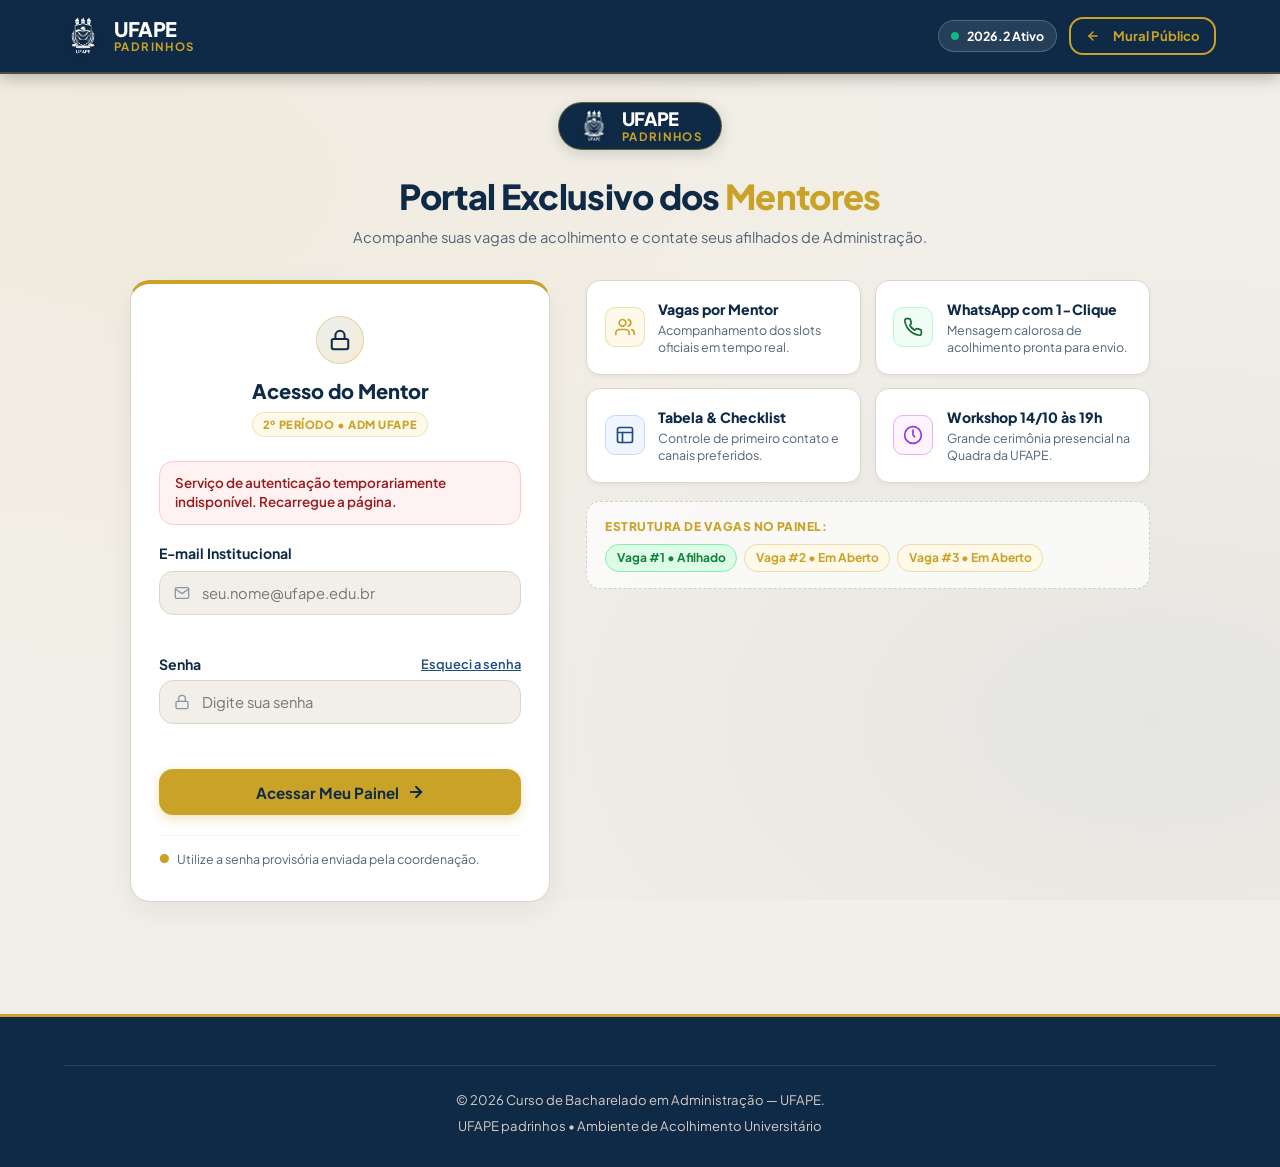
==== commit 16b47796: "fix(quiz): corrigir salvamento de respostas locais e adicionar 11a mentora com redistribuicao de vag" ====
--- a/padrinho.html
+++ b/padrinho.html
@@ -68,7 +68,7 @@
             Portal Exclusivo dos <span class="text-gold">Mentores</span>
           </h1>
           <p class="portal-login-hero-subtitle">
-            Acompanhe suas 4 vagas de acolhimento e contate seus afilhados de Administração.
+            Acompanhe suas vagas de acolhimento e contate seus afilhados de Administração.
           </p>
         </div>
 
@@ -155,7 +155,7 @@
                   <svg width="20" height="20" viewBox="0 0 24 24" fill="none" stroke="currentColor" stroke-width="2" stroke-linecap="round" stroke-linejoin="round"><path d="M17 21v-2a4 4 0 0 0-4-4H5a4 4 0 0 0-4 4v2"/><circle cx="9" cy="7" r="4"/><path d="M23 21v-2a4 4 0 0 0-3-3.87"/><path d="M16 3.13a4 4 0 0 1 0 7.75"/></svg>
                 </div>
                 <div class="feature-card-info">
-                  <h4>4 Vagas por Mentor</h4>
+                  <h4>Vagas por Mentor</h4>
                   <p>Acompanhamento dos slots oficiais em tempo real.</p>
                 </div>
               </div>
@@ -193,12 +193,11 @@
 
             <!-- Demonstração dos Slots -->
             <div class="portal-slots-teaser">
-              <span class="teaser-title">Estrutura das 4 Vagas no Painel:</span>
+              <span class="teaser-title">Estrutura de Vagas no Painel:</span>
               <div class="teaser-pills-row">
                 <span class="teaser-pill pill-filled">Vaga #1 • Afilhado</span>
                 <span class="teaser-pill pill-open">Vaga #2 • Em Aberto</span>
                 <span class="teaser-pill pill-open">Vaga #3 • Em Aberto</span>
-                <span class="teaser-pill pill-open">Vaga #4 • Em Aberto</span>
               </div>
             </div>
           </div>
@@ -270,7 +269,7 @@
             </div>
             <div class="metric-data">
               <span class="metric-label">Cota Oficial</span>
-              <span class="metric-value">4 Vagas</span>
+              <span class="metric-value" id="metric-cota-total">4 Vagas</span>
               <span class="metric-hint">Capacidade oficial</span>
             </div>
           </div>
@@ -336,7 +335,7 @@
           <div class="portal-tabs-nav" role="tablist">
             <button type="button" class="tab-btn active" data-tab="cards" role="tab" aria-selected="true">
               <svg width="15" height="15" viewBox="0 0 24 24" fill="none" stroke="currentColor" stroke-width="2"><rect x="3" y="3" width="7" height="7"/><rect x="14" y="3" width="7" height="7"/><rect x="14" y="14" width="7" height="7"/><rect x="3" y="14" width="7" height="7"/></svg>
-              <span>4 Slots de Acolhimento</span>
+              <span id="tab-cards-label">Slots de Acolhimento</span>
               <span class="tab-pill-badge" id="tab-badge-cards">4</span>
             </button>
             <button type="button" class="tab-btn" data-tab="tabela" role="tab" aria-selected="false">
@@ -345,7 +344,7 @@
             </button>
             <button type="button" class="tab-btn" data-tab="coordenacao" id="tab-btn-coordenacao" role="tab" aria-selected="false" style="display: none;">
               <svg width="15" height="15" viewBox="0 0 24 24" fill="none" stroke="currentColor" stroke-width="2"><path d="M17 21v-2a4 4 0 0 0-4-4H5a4 4 0 0 0-4 4v2"/><circle cx="9" cy="7" r="4"/><path d="M23 21v-2a4 4 0 0 0-3-3.87"/><path d="M16 3.13a4 4 0 0 1 0 7.75"/></svg>
-              <span>Coordenação Geral (10 Mentores)</span>
+              <span>Coordenação Geral</span>
               <span class="tab-pill-gold">Admin</span>
             </button>
           </div>
@@ -399,7 +398,7 @@
             <div class="coordenacao-header-box">
               <div class="coordenacao-title-group">
                 <span class="badge badge-coord">Painel da Coordenação</span>
-                <h3 class="coordenacao-title">Distribuição dos 10 Mentores • 40 Vagas Oficiais</h3>
+                <h3 class="coordenacao-title">Distribuição dos Mentores • 40 Vagas Oficiais</h3>
               </div>
               
               <div class="coordenacao-pills-row">
--- a/css/styles.css
+++ b/css/styles.css
@@ -2010,19 +2010,19 @@
 }
 
 .brand-hero-text .brand-title {
-  font-size: 1.35rem;
-  font-weight: 800;
-  color: var(--royal-navy);
+  font-size: 1.25rem;
+  font-weight: 800;
+  color: #FFFFFF !important;
   letter-spacing: -0.02em;
   line-height: 1;
 }
 
 .brand-sub-padrinhos {
-  font-size: 0.75rem;
+  font-size: 0.72rem;
   font-weight: 700;
-  color: var(--warm-gold);
-  letter-spacing: 0.08em;
-  text-transform: lowercase;
+  color: var(--warm-gold) !important;
+  letter-spacing: 0.12em;
+  text-transform: uppercase;
   margin-top: 2px;
   line-height: 1;
 }
@@ -2034,11 +2034,27 @@
   gap: 0.5rem;
   font-size: 0.78rem;
   font-weight: 700;
-  color: var(--royal-navy);
-  background: rgba(14, 42, 71, 0.05);
+  color: #FFFFFF;
+  background: rgba(255, 255, 255, 0.1);
   padding: 0.35rem 0.75rem;
   border-radius: var(--radius-full);
-  border: 1px solid rgba(14, 42, 71, 0.1);
+  border: 1px solid rgba(255, 255, 255, 0.2);
+}
+
+.status-pulse-dot {
+  width: 8px;
+  height: 8px;
+  border-radius: 50%;
+  background: #10b981;
+  box-shadow: 0 0 0 0 rgba(16, 185, 129, 0.7);
+  animation: pulseGreen 2s infinite;
+  flex-shrink: 0;
+}
+
+@keyframes pulseGreen {
+  0% { box-shadow: 0 0 0 0 rgba(16, 185, 129, 0.7); }
+  70% { box-shadow: 0 0 0 6px rgba(16, 185, 129, 0); }
+  100% { box-shadow: 0 0 0 0 rgba(16, 185, 129, 0); }
 }
 
 @media (min-width: 640px) {
@@ -2062,23 +2078,26 @@
   margin: 0 auto 2rem auto;
 }
 
-/* Brand Emblem no Hero */
+/* Brand Emblem no Hero (Fundo Royal Navy para contraste perfeito com Brasão Branco) */
 .hero-brand-emblem {
   display: inline-flex;
   align-items: center;
   gap: 0.75rem;
-  background: rgba(255, 255, 255, 0.9);
-  padding: 0.45rem 1rem;
+  background: var(--royal-navy);
+  padding: 0.45rem 1.15rem;
   border-radius: var(--radius-full);
-  border: 1px solid rgba(201, 162, 39, 0.35);
-  box-shadow: var(--shadow-sm);
-  margin-bottom: 1rem;
+  border: 1px solid rgba(201, 162, 39, 0.45);
+  box-shadow: 0 4px 14px rgba(14, 42, 71, 0.16);
+  margin-bottom: 1.15rem;
 }
 
 .hero-emblem-logo {
-  width: 30px;
-  height: 30px;
+  width: 32px;
+  height: 32px;
+  min-width: 32px;
   object-fit: contain;
+  flex-shrink: 0;
+  filter: drop-shadow(0 2px 4px rgba(0, 0, 0, 0.25));
 }
 
 .hero-emblem-text {
@@ -2091,7 +2110,7 @@
 .hero-emblem-title {
   font-size: 1.15rem;
   font-weight: 800;
-  color: var(--royal-navy);
+  color: #FFFFFF;
   letter-spacing: -0.02em;
   line-height: 1;
 }
@@ -2100,8 +2119,8 @@
   font-size: 0.72rem;
   font-weight: 700;
   color: var(--warm-gold);
-  letter-spacing: 0.08em;
-  text-transform: lowercase;
+  letter-spacing: 0.12em;
+  text-transform: uppercase;
   margin-top: 2px;
 }
 
@@ -2595,11 +2614,11 @@
 }
 
 .hero-brand-mark-sub {
-  font-size: 0.7rem;
+  font-size: 0.70rem;
   font-weight: 700;
   color: var(--warm-gold);
-  letter-spacing: 0.08em;
-  text-transform: lowercase;
+  letter-spacing: 0.12em;
+  text-transform: uppercase;
   margin-top: 1px;
 }
 
@@ -2820,10 +2839,11 @@
   display: inline-flex;
   align-items: center;
   gap: 0.35rem;
-  background: rgba(14, 42, 71, 0.06);
+  background: #f1f5f9;
   padding: 0.35rem;
-  border-radius: var(--radius-full);
-  border: 1px solid rgba(14, 42, 71, 0.08);
+  border-radius: 12px;
+  border: 1px solid #e2e8f0;
+  box-shadow: inset 0 1px 2px rgba(14, 42, 71, 0.04);
   flex-wrap: wrap;
 }
 
@@ -2831,8 +2851,8 @@
   display: inline-flex;
   align-items: center;
   gap: 0.45rem;
-  padding: 0.5rem 1rem;
-  border-radius: var(--radius-full);
+  padding: 0.5rem 0.95rem;
+  border-radius: 8px;
   border: none;
   background: transparent;
   font-size: 0.84rem;
@@ -2845,8 +2865,8 @@
 .tab-btn.active {
   background: var(--pure-white);
   color: var(--royal-navy);
-  box-shadow: 0 2px 8px rgba(14, 42, 71, 0.1);
-  border: 1px solid rgba(14, 42, 71, 0.06);
+  box-shadow: 0 2px 6px rgba(14, 42, 71, 0.08);
+  border: 1px solid rgba(14, 42, 71, 0.08);
 }
 
 .tab-pill-badge {
@@ -3400,7 +3420,99 @@
   color: var(--text-main);
 }
 
-/* Modais e Utilitários */
+/* ==========================================================================
+   MODAIS DO PORTAL (CENTRALIZADOS COM BACKDROP OVERLAY FIXO)
+   ========================================================================== */
+
+.modal-backdrop {
+  position: fixed !important;
+  inset: 0 !important;
+  top: 0 !important;
+  left: 0 !important;
+  width: 100vw !important;
+  height: 100vh !important;
+  background-color: rgba(14, 42, 71, 0.75) !important;
+  backdrop-filter: blur(6px) !important;
+  -webkit-backdrop-filter: blur(6px) !important;
+  z-index: 9999 !important;
+  display: flex !important;
+  align-items: center !important;
+  justify-content: center !important;
+  padding: 1.25rem !important;
+  box-sizing: border-box !important;
+}
+
+.modal-backdrop[style*="display: none"] {
+  display: none !important;
+}
+
+.modal-card {
+  background: var(--pure-white) !important;
+  border-radius: 20px !important;
+  border: 1px solid var(--border-subtle) !important;
+  border-top: 4px solid var(--warm-gold) !important;
+  width: 100% !important;
+  max-width: 460px !important;
+  box-shadow: 0 20px 45px rgba(14, 42, 71, 0.28) !important;
+  animation: modalCardScale 0.25s cubic-bezier(0.16, 1, 0.3, 1) !important;
+  overflow: hidden !important;
+  margin: auto !important;
+}
+
+@keyframes modalCardScale {
+  from {
+    opacity: 0;
+    transform: scale(0.95) translateY(12px);
+  }
+  to {
+    opacity: 1;
+    transform: scale(1) translateY(0);
+  }
+}
+
+.modal-header {
+  background: var(--royal-navy) !important;
+  padding: 1.25rem 1.5rem !important;
+  border-bottom: 2px solid var(--warm-gold) !important;
+  display: flex !important;
+  align-items: center !important;
+  justify-content: space-between !important;
+}
+
+.modal-title {
+  font-size: 1.25rem !important;
+  font-weight: 800 !important;
+  color: var(--warm-gold) !important;
+  margin: 0 !important;
+  letter-spacing: -0.01em;
+}
+
+.modal-close-btn {
+  background: none !important;
+  border: none !important;
+  font-size: 1.6rem !important;
+  line-height: 1 !important;
+  color: rgba(255, 255, 255, 0.75) !important;
+  cursor: pointer !important;
+  padding: 0.25rem !important;
+  transition: color var(--transition-fast) !important;
+}
+
+.modal-close-btn:hover {
+  color: var(--warm-gold) !important;
+}
+
+.modal-body {
+  padding: 1.5rem !important;
+}
+
+.modal-description {
+  font-size: 0.88rem !important;
+  color: var(--text-muted) !important;
+  margin: 0 0 1.25rem 0 !important;
+  line-height: 1.45 !important;
+}
+
 .modal-actions-group {
   display: flex;
   justify-content: flex-end;
@@ -3420,3 +3532,4 @@
 
 
 
+
